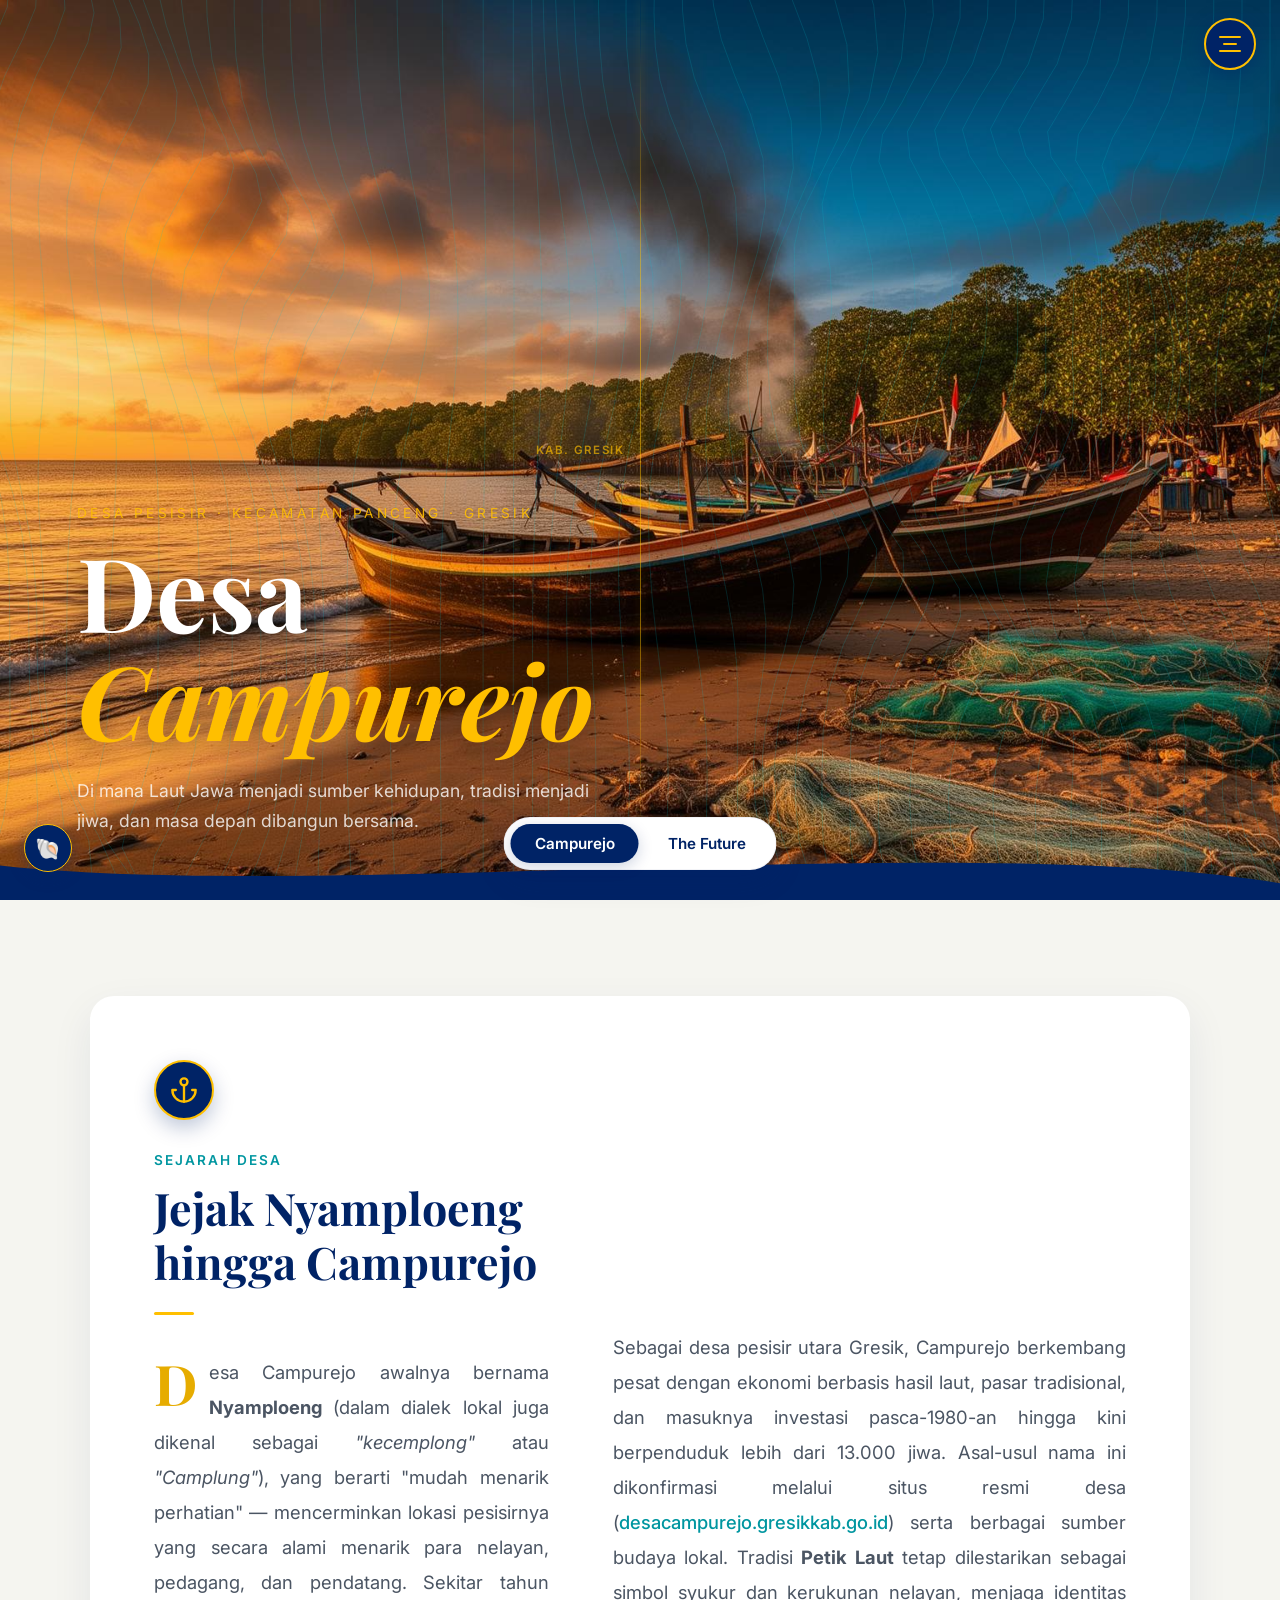
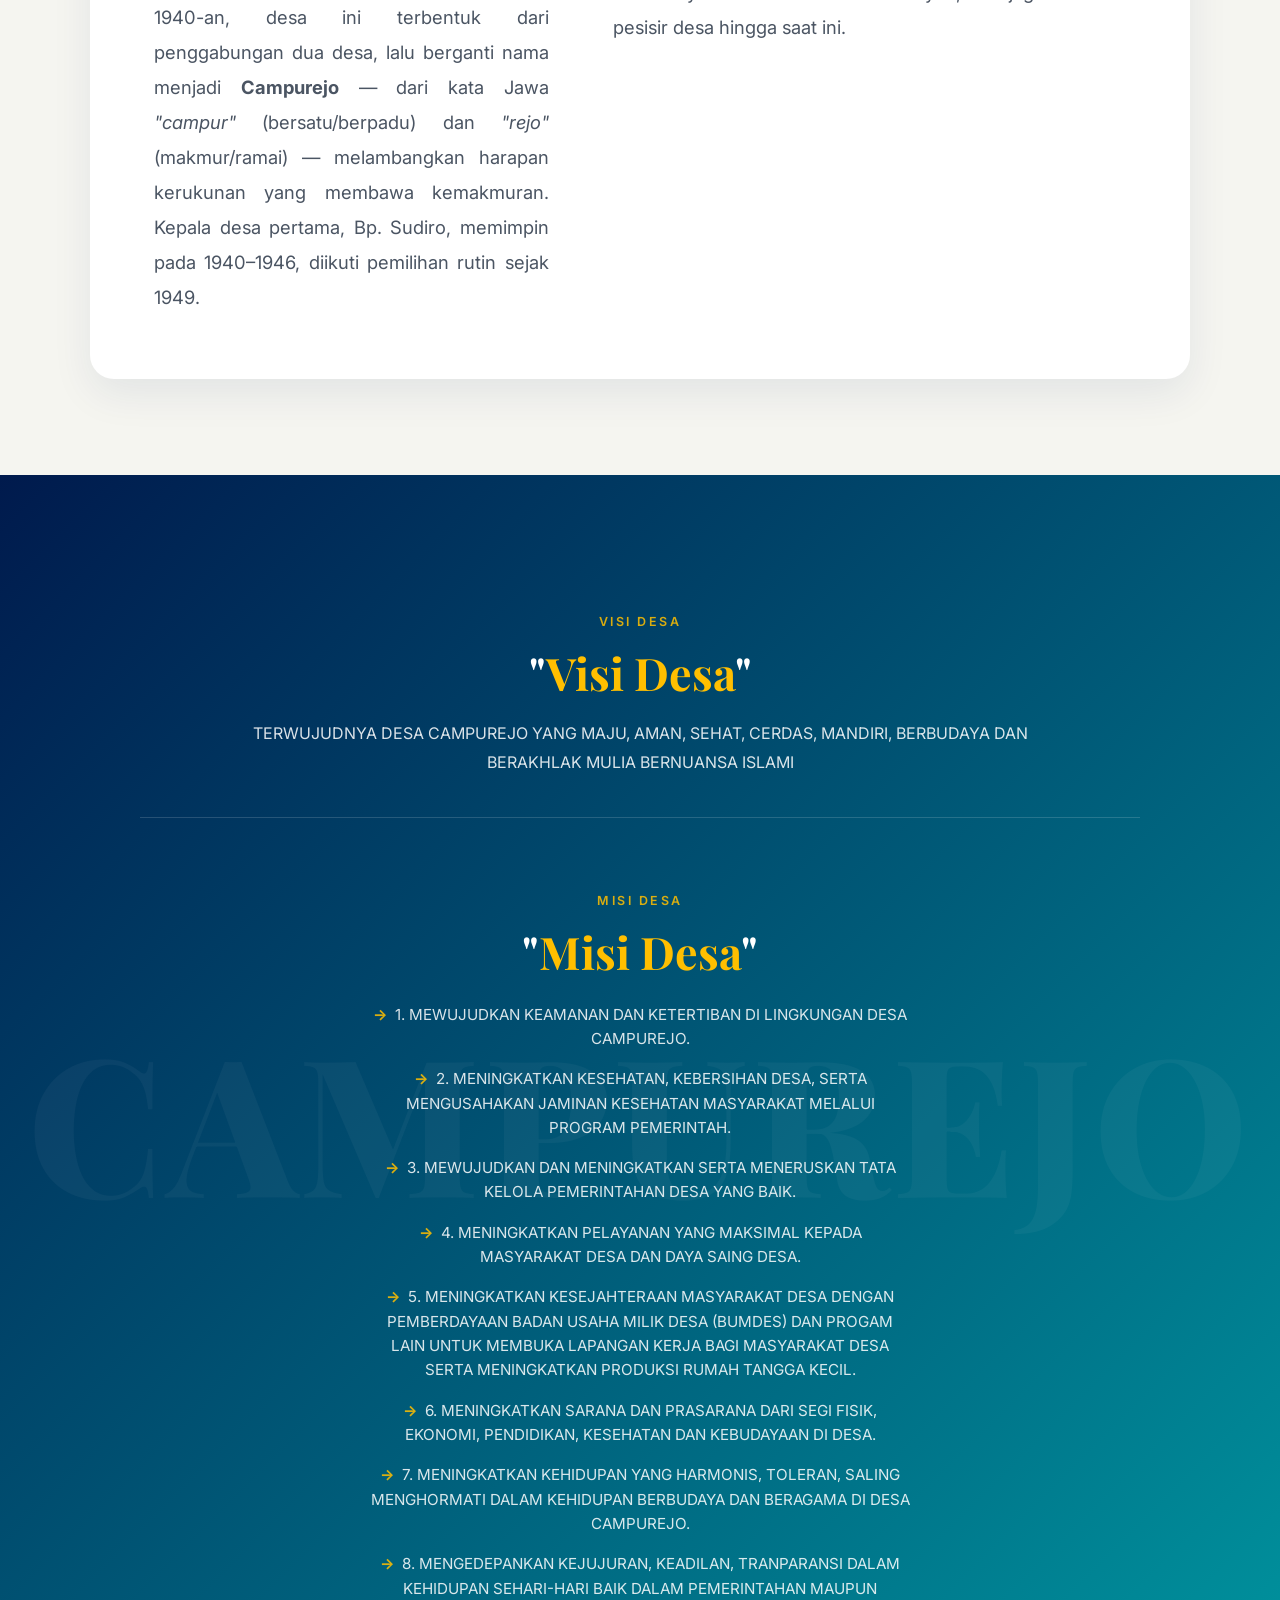
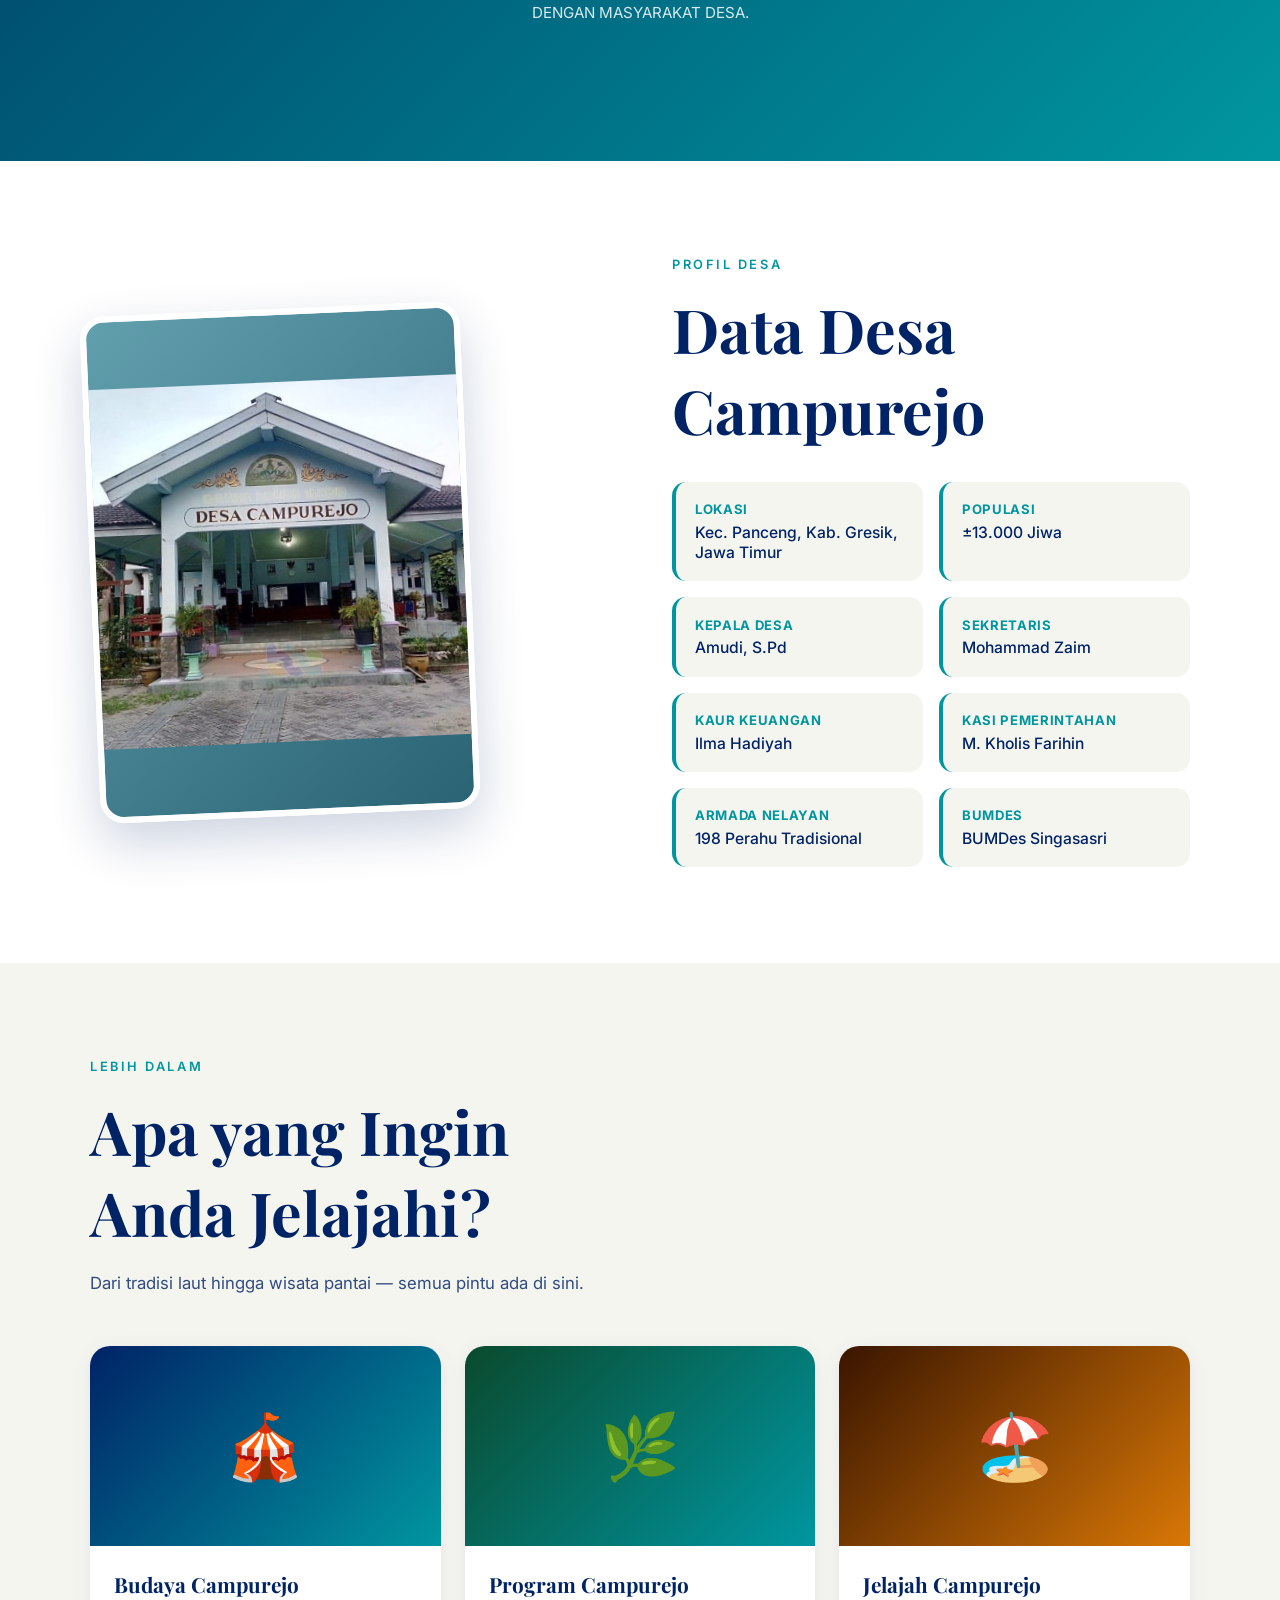
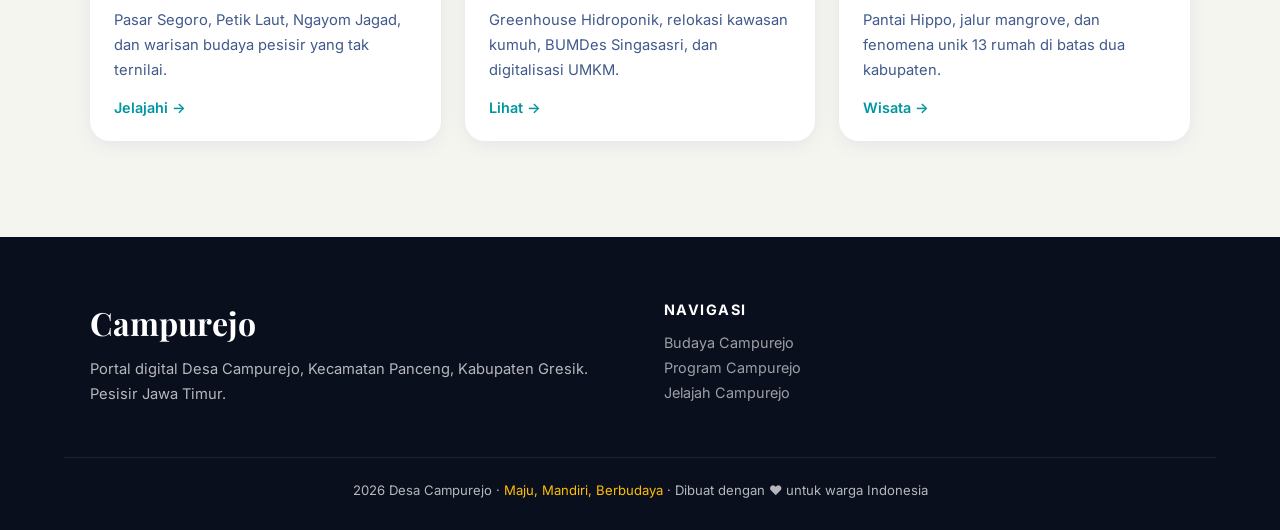
==== index.html @ 4599ea51 "updated files" ====
﻿<!DOCTYPE html>
<html lang="id">

<head>
  <meta charset="UTF-8">
  <meta name="viewport" content="width=device-width, initial-scale=1.0">
  <title>Desa Campurejo — Pintu Gerbang Pesisir</title>
  <meta name="description"
    content="Portal Digital Desa Campurejo — pesisir Gresik yang kaya budaya, tradisi laut, dan ekonomi biru.">
  <link
    href="https://fonts.googleapis.com/css2?family=Playfair+Display:ital,wght@0,600;0,800;1,600&family=Inter:wght@300;400;500;600&display=swap"
    rel="stylesheet">
  <style>
    :root {
      --navy: #002366;
      --navy-light: #003580;
      --sand: #F5F5F0;
      --gold: #FFBF00;
      --gold-dark: #E6AC00;
      --teal: #0096A0;
      --teal-dark: #007a82;
      --white: #ffffff;
      --dark: #0a0f1e;
      --glass: rgba(255, 255, 255, 0.08);
      --glass-border: rgba(255, 255, 255, 0.18);
    }

    *,
    *::before,
    *::after {
      margin: 0;
      padding: 0;
      box-sizing: border-box;
    }

    html {
      scroll-behavior: smooth;
    }

    body {
      font-family: 'Inter', sans-serif;
      background: var(--sand);
      color: var(--navy);
      overflow-x: hidden;
      cursor: none;
    }

    body.outside-hero {
      cursor: auto;
    }

    .serif {
      font-family: 'Playfair Display', Georgia, serif;
    }

    /* ── SHELL CURSOR ── */
    #shell-cursor {
      position: fixed;
      top: 0;
      left: 0;
      pointer-events: none;
      z-index: 99999;
      width: 32px;
      height: 32px;
      transform: translate(-50%, -50%);
      opacity: 0;
      transition: opacity .3s;
    }

    #shell-cursor svg {
      width: 100%;
      height: 100%;
    }

    /* ── COMPASS FAB ── */
    #compass-btn {
      position: fixed;
      top: 18px;
      right: 24px;
      z-index: 8500;
      width: 52px;
      height: 52px;
      background: var(--navy);
      border: 2px solid var(--gold);
      border-radius: 50%;
      display: flex;
      flex-direction: column;
      align-items: center;
      justify-content: center;
      gap: 5px;
      cursor: pointer;
      box-shadow: 0 4px 20px rgba(0, 35, 102, .45);
      transition: transform .3s, background .3s;
    }

    #compass-btn:hover {
      transform: scale(1.1);
      background: var(--navy-light);
    }

    .c-line {
      width: 22px;
      height: 2px;
      background: var(--gold);
      border-radius: 2px;
    }

    .c-line.mid {
      width: 14px;
    }

    /* ── COMPASS OVERLAY ── */
    #compass-overlay {
      position: fixed;
      inset: 0;
      z-index: 8400;
      background: rgba(0, 10, 30, .92);
      backdrop-filter: blur(18px);
      display: none;
      align-items: center;
      justify-content: center;
      padding: 4rem 2rem;
      overflow-y: auto;
    }

    #compass-overlay.open {
      display: flex;
    }

    .compass-menu {
      display: flex;
      flex-direction: column;
      align-items: center;
      gap: 2rem;
      text-align: center;
    }

    .compass-menu a {
      font-family: 'Playfair Display', serif;
      font-size: clamp(3rem, 8vw, 6rem);
      font-weight: 700;
      color: rgba(255, 255, 255, 0.5);
      text-decoration: none;
      transition: all .4s cubic-bezier(.25, .8, .25, 1);
      display: inline-block;
    }

    .compass-menu a:hover {
      color: var(--gold);
      transform: scale(1.15);
      text-shadow: 0 10px 40px rgba(255, 191, 0, 0.5);
    }

    #overlay-close {
      position: absolute;
      top: 1.5rem;
      right: 1.5rem;
      background: transparent;
      border: 1px solid var(--glass-border);
      color: #fff;
      width: 40px;
      height: 40px;
      border-radius: 50%;
      font-size: 1.2rem;
      cursor: pointer;
      display: flex;
      align-items: center;
      justify-content: center;
      transition: background .3s;
    }

    #overlay-close:hover {
      background: rgba(255, 255, 255, .12);
    }

    /* ── HERO ── */
    .hero {
      position: relative;
      width: 100%;
      height: 100vh;
      overflow: hidden;
      display: flex;
      align-items: flex-end;
      justify-content: flex-start;
      background: url('[data-uri]') center center / cover no-repeat;
      background-color: #001a4d;
    }

    /* Dark gradient overlay — sits below the wave canvas */
    .hero-bg {
      position: absolute;
      inset: 0;
      background: linear-gradient(to top, rgba(0, 0, 0, .75) 0%, rgba(0, 0, 0, .15) 55%, transparent 100%);
      z-index: 1;
    }

    /* Stars layer */
    .hero-stars {
      position: absolute;
      inset: 0;
      z-index: 2;
      background-image:
        radial-gradient(1px 1px at 20% 30%, rgba(255, 255, 255, .7) 0%, transparent 100%),
        radial-gradient(1px 1px at 60% 15%, rgba(255, 255, 255, .5) 0%, transparent 100%),
        radial-gradient(1.5px 1.5px at 80% 25%, rgba(255, 191, 0, .6) 0%, transparent 100%),
        radial-gradient(1px 1px at 40% 60%, rgba(255, 255, 255, .4) 0%, transparent 100%),
        radial-gradient(1px 1px at 10% 70%, rgba(255, 255, 255, .5) 0%, transparent 100%),
        radial-gradient(1px 1px at 90% 50%, rgba(255, 255, 255, .4) 0%, transparent 100%);
      pointer-events: none;
    }

    /* ── INTERACTIVE WAVE CANVAS ── sits above gradient, below content */
    #wave-canvas {
      position: absolute;
      inset: 0;
      width: 100%;
      height: 100%;
      z-index: 3;
      pointer-events: none;
    }

    /* Border line */
    .border-line {
      position: absolute;
      top: 0;
      bottom: 0;
      left: 50%;
      width: 1px;
      background: linear-gradient(180deg, transparent 5%, rgba(255, 191, 0, .5) 30%, rgba(255, 191, 0, .5) 70%, transparent 95%);
      box-shadow: 0 0 8px rgba(255, 191, 0, .4);
      z-index: 4;
    }

    .border-label {
      position: absolute;
      top: 50%;
      font-size: .72rem;
      font-weight: 600;
      letter-spacing: .12em;
      color: rgba(255, 191, 0, .65);
      text-transform: uppercase;
      transform: translateY(-50%);
      z-index: 4;
    }

    .border-label.left {
      right: calc(50% + 16px);
      text-align: right;
    }

    .border-label.right {
      left: calc(50% + 16px);
    }

    /* Boat hotspot */
    .boat-hotspot {
      position: absolute;
      bottom: 32%;
      right: 20%;
      cursor: pointer;
      z-index: 5;
    }

    .boat-icon {
      font-size: 2rem;
      animation: boatBob 4s ease-in-out infinite;
    }

    @keyframes boatBob {

      0%,
      100% {
        transform: translateY(0) rotate(-3deg)
      }

      50% {
        transform: translateY(-8px) rotate(3deg)
      }
    }

    .boat-tooltip {
      position: absolute;
      bottom: calc(100% + 10px);
      right: 0;
      background: rgba(0, 0, 0, .8);
      color: #fff;
      font-size: .78rem;
      padding: .5rem .9rem;
      border-radius: 8px;
      white-space: nowrap;
      opacity: 0;
      pointer-events: none;
      transition: opacity .3s;
      border: 1px solid var(--gold);
    }

    .boat-hotspot:hover .boat-tooltip {
      opacity: 1;
    }

    /* Hero content */
    .hero-content {
      position: relative;
      z-index: 10;
      text-align: left;
      color: #fff;
      padding: 4rem 6%;
      max-width: 720px;
      animation: heroFadeIn 1.2s ease forwards;
    }

    @keyframes heroFadeIn {
      from {
        opacity: 0;
        transform: translateY(30px)
      }

      to {
        opacity: 1;
        transform: translateY(0)
      }
    }

    .hero-eyebrow {
      font-size: .85rem;
      letter-spacing: .25em;
      text-transform: uppercase;
      color: var(--gold);
      margin-bottom: 1rem;
      opacity: .9;
    }

    .hero-title {
      font-size: clamp(3.5rem, 8vw, 7rem);
      line-height: 1.05;
      margin-bottom: 1.5rem;
      text-shadow: 0 4px 30px rgba(0, 0, 0, .5);
    }

    .hero-title em {
      color: var(--gold);
      font-style: italic;
    }

    .hero-sub {
      font-size: 1.1rem;
      max-width: 520px;
      margin: 0;
      color: rgba(255, 255, 255, .8);
      line-height: 1.7;
    }

    /* Hero wave divider */
    .hero-divider {
      position: absolute;
      bottom: -1px;
      left: 0;
      width: 100%;
      z-index: 20;
      line-height: 0;
    }

    .hero-divider svg {
      display: block;
      width: 100%;
    }

    /* ── STATS DASHBOARD ── */
    .stats-section {
      background: var(--navy);
      padding: 3rem 5%;
      position: relative;
      z-index: 5;
    }

    .stats-row {
      display: flex;
      gap: 1.5rem;
      max-width: 1100px;
      margin: 0 auto;
      flex-wrap: wrap;
      justify-content: center;
    }

    .stat-card {
      flex: 1;
      min-width: 200px;
      max-width: 260px;
      background: var(--glass);
      border: 1px solid var(--glass-border);
      border-radius: 16px;
      padding: 1.5rem;
      text-align: center;
      color: #fff;
      transition: transform .3s, background .3s;
    }

    .stat-card:hover {
      transform: translateY(-5px);
      background: rgba(255, 255, 255, .12);
    }

    .stat-icon {
      font-size: 2rem;
      margin-bottom: .5rem;
    }

    .stat-value {
      font-size: 1.8rem;
      font-weight: 700;
      color: var(--gold);
    }

    .stat-label {
      font-size: .82rem;
      opacity: .7;
      margin-top: .3rem;
      letter-spacing: .05em;
    }

    /* ── VISION / MISI SECTION ── */
    .vision-section {
      position: relative;
      display: flex;
      align-items: center;
      justify-content: center;
      background: linear-gradient(135deg, #001a4d 0%, #0096A0 100%);
      overflow: hidden;
      padding: 6rem 5%;
    }

    .vision-bg-text {
      position: absolute;
      font-size: clamp(6rem, 15vw, 14rem);
      font-family: 'Playfair Display', serif;
      font-weight: 800;
      color: rgba(255, 255, 255, .04);
      white-space: nowrap;
      top: 50%;
      transform: translateY(-50%);
      letter-spacing: .02em;
      pointer-events: none;
    }

    .vision-grid {
      position: relative;
      z-index: 2;
      display: grid;
      grid-template-columns: 1fr;
      gap: 2rem;
      max-width: 1000px;
      width: 100%;
    }

    .vision-col {
      color: #fff;
      padding: 2.5rem;
      text-align: center;
    }

    .vision-col:first-child {
      border-bottom: 1px solid rgba(255, 255, 255, .15);
    }

    .vision-col .col-tag {
      font-size: .78rem;
      letter-spacing: .2em;
      text-transform: uppercase;
      color: var(--gold);
      font-weight: 600;
      margin-bottom: .8rem;
    }

    .vision-col h2 {
      font-size: clamp(1.8rem, 3.5vw, 2.8rem);
      margin-bottom: 1.2rem;
      line-height: 1.2;
    }

    .vision-col h2 span {
      color: var(--gold);
    }

    .vision-col p {
      font-size: 1rem;
      opacity: .85;
      line-height: 1.8;
      max-width: 800px;
      margin: 0 auto;
    }

    .vision-col ul {
      list-style: none;
      margin-top: 1.5rem;
      display: flex;
      flex-direction: column;
      gap: 1rem;
    }

    .vision-col ul li {
      font-size: .95rem;
      opacity: .85;
      line-height: 1.6;
      text-align: center;
    }

    .vision-col ul li::before {
      content: '→';
      color: var(--gold);
      margin-right: 0.5rem;
      font-weight: bold;
    }

    @media(max-width:700px) {
      .vision-col {
        padding: 1.5rem;
      }
    }

    /* ── PAGE SECTIONS ── */
    .section-intro {
      padding: 6rem 5%;
      background: var(--sand);
    }

    .section-intro .inner {
      max-width: 1100px;
      margin: 0 auto;
    }

    .section-tag {
      font-size: .8rem;
      letter-spacing: .2em;
      text-transform: uppercase;
      color: var(--teal);
      font-weight: 600;
      margin-bottom: 1rem;
    }

    .section-title {
      font-size: clamp(2.2rem, 5vw, 3.8rem);
      color: var(--navy);
      margin-bottom: 1rem;
    }

    .section-desc {
      font-size: 1.05rem;
      max-width: 600px;
      line-height: 1.8;
      opacity: .8;
    }

    .cards-grid {
      display: grid;
      grid-template-columns: repeat(auto-fit, minmax(280px, 1fr));
      gap: 1.5rem;
      margin-top: 3rem;
    }

    .feature-card {
      background: #fff;
      border-radius: 20px;
      overflow: hidden;
      box-shadow: 0 4px 20px rgba(0, 35, 102, .07);
      transition: transform .3s, box-shadow .3s;
      text-decoration: none;
      color: inherit;
      display: block;
    }

    .feature-card:hover {
      transform: translateY(-8px);
      box-shadow: 0 12px 40px rgba(0, 35, 102, .12);
    }

    .feature-card-img {
      height: 200px;
      display: flex;
      align-items: center;
      justify-content: center;
      font-size: 4rem;
      position: relative;
      overflow: hidden;
    }

    .feature-card-body {
      padding: 1.5rem;
    }

    .feature-card-body h3 {
      font-size: 1.3rem;
      margin-bottom: .6rem;
      color: var(--navy);
    }

    .feature-card-body p {
      font-size: .92rem;
      line-height: 1.7;
      opacity: .75;
    }

    .feature-card-arrow {
      display: inline-flex;
      align-items: center;
      gap: .4rem;
      margin-top: 1rem;
      color: var(--teal);
      font-weight: 600;
      font-size: .9rem;
    }

    /* ── DATA SECTION ── */
    .data-section {
      background: var(--white, #fff);
      padding: 6rem 5%;
    }

    .data-inner {
      max-width: 1100px;
      margin: 0 auto;
      display: grid;
      grid-template-columns: 1fr 1fr;
      gap: 4rem;
      align-items: center;
    }

    .data-photo {
      width: 100%;
      max-width: 380px;
      aspect-ratio: 3/4;
      background: linear-gradient(135deg, #629FAD, #296374);
      border-radius: 24px;
      overflow: hidden;
      box-shadow: 0 20px 50px rgba(0, 35, 102, .2);
      transform: rotate(-2.5deg);
      transition: transform .4s;
      display: flex;
      align-items: center;
      justify-content: center;
      font-size: 5rem;
      border: 6px solid #fff;
    }

    .data-photo:hover {
      transform: rotate(0) scale(1.02);
    }

    .data-grid-cards {
      display: grid;
      grid-template-columns: 1fr 1fr;
      gap: 1rem;
      margin-top: 2rem;
    }

    .data-kv {
      background: var(--sand);
      border-radius: 14px;
      padding: 1.2rem;
      border-left: 4px solid var(--teal);
    }

    .data-kv strong {
      display: block;
      color: var(--teal);
      font-size: .82rem;
      margin-bottom: .3rem;
      letter-spacing: .05em;
      text-transform: uppercase;
    }

    .data-kv span {
      font-size: .98rem;
      color: var(--navy);
      font-weight: 500;
    }

    /* ── FOOTER ── */
    footer {
      background: var(--dark);
      color: rgba(255, 255, 255, .7);
      padding: 4rem 5% 2rem;
    }

    .footer-inner {
      max-width: 1100px;
      margin: 0 auto;
      display: flex;
      flex-wrap: wrap;
      gap: 3rem;
      margin-bottom: 3rem;
    }

    .footer-brand {
      flex: 1;
      min-width: 200px;
    }

    .footer-brand h2 {
      color: #fff;
      font-size: 2rem;
      margin-bottom: .8rem;
    }

    .footer-brand p {
      line-height: 1.7;
      font-size: .92rem;
    }

    .footer-links {
      flex: 1;
      min-width: 150px;
    }

    .footer-links h4 {
      color: #fff;
      margin-bottom: 1rem;
      font-size: .9rem;
      letter-spacing: .1em;
      text-transform: uppercase;
    }

    .footer-links a {
      display: block;
      color: rgba(255, 255, 255, .6);
      text-decoration: none;
      margin-bottom: .5rem;
      font-size: .9rem;
      transition: color .2s;
    }

    .footer-links a:hover {
      color: var(--gold);
    }

    .footer-bottom {
      border-top: 1px solid rgba(255, 255, 255, .08);
      padding-top: 1.5rem;
      text-align: center;
      font-size: .82rem;
    }

    /* ── SOUNDSCAPE BTN ── */
    #sound-btn {
      position: fixed;
      bottom: 28px;
      left: 24px;
      z-index: 8000;
      width: 48px;
      height: 48px;
      background: var(--navy);
      border: 1px solid var(--gold);
      border-radius: 50%;
      display: flex;
      align-items: center;
      justify-content: center;
      cursor: pointer;
      font-size: 1.3rem;
      box-shadow: 0 4px 16px rgba(0, 35, 102, .4);
      transition: background .3s, transform .3s;
    }

    #sound-btn:hover {
      background: var(--navy-light);
      transform: scale(1.1);
    }

    #sound-btn.playing {
      animation: soundPulse 2s ease-in-out infinite;
    }

    @keyframes soundPulse {

      0%,
      100% {
        box-shadow: 0 0 0 0 rgba(255, 191, 0, .4)
      }

      50% {
        box-shadow: 0 0 0 10px rgba(255, 191, 0, 0)
      }
    }

    /* ── REVEAL ── */
    .reveal {
      opacity: 0;
      transform: translateY(40px);
      transition: all .8s cubic-bezier(.25, .8, .25, 1);
    }

    .reveal.visible {
      opacity: 1;
      transform: translateY(0);
    }

    /* ── RESPONSIVE ── */
    @media(max-width:900px) {
      .data-inner {
        grid-template-columns: 1fr;
      }

      .data-photo {
        max-width: 280px;
        margin: 0 auto;
      }
    }

    @media(max-width:600px) {
      .hero-title {
        font-size: 3rem;
      }

      .stats-row {
        flex-direction: column;
        align-items: center;
      }

      .stat-card {
        min-width: 90%;
      }

      .footer-inner {
        flex-direction: column;
      }

      .data-grid-cards {
        grid-template-columns: 1fr;
      }
    }

    .bg-white {
      background: #fff;
    }

    .bg-sand {
      background: var(--sand);
    }
  </style>
</head>

<body>

  <!-- Shell Cursor -->
  <div id="shell-cursor">
    <svg viewBox="0 0 32 32" fill="none" xmlns="http://www.w3.org/2000/svg">
      <path d="M16 4C10 4 6 9 6 14c0 7 5 14 10 14s10-7 10-14c0-5-4-10-10-10z" fill="rgba(255,255,255,0.9)"
        stroke="rgba(255,191,0,0.8)" stroke-width="1.5" />
      <path d="M16 6C12 6 9 10 9 14c0 4 2 8 5 11" stroke="rgba(0,35,102,0.5)" stroke-width="1" stroke-linecap="round" />
      <path d="M13 8C11 10 10 12 10 14" stroke="rgba(0,35,102,0.3)" stroke-width="1" stroke-linecap="round" />
    </svg>
  </div>

  <!-- Compass FAB -->
  <div id="compass-btn" role="button" aria-label="Buka Direktori Desa" tabindex="0">
    <div class="c-line"></div>
    <div class="c-line mid"></div>
    <div class="c-line"></div>
  </div>

  <!-- Compass Overlay -->
  <div id="compass-overlay" role="dialog" aria-label="Direktori Desa Campurejo">
    <button id="overlay-close" aria-label="Tutup">✕</button>
    <div class="compass-menu">
      <a href="index.html">Beranda</a>
      <a href="budaya.html">Budaya</a>
      <a href="program.html">Program</a>
      <a href="jelajah.html">Jelajahi</a>
    </div>
  </div>

  <!-- ── HERO ── -->
  <section class="hero" id="hero">

    <!-- Interactive wave canvas (sits between bg and content) -->
    <canvas id="wave-canvas"></canvas>

    <!-- Border decoration -->
    <div class="border-line"></div>
    <div class="border-label left">Kab. Gresik</div>

    <!-- Hero text — untouched -->
    <div class="hero-content">
      <div class="hero-eyebrow">Desa Pesisir · Kecamatan Panceng · Gresik</div>
      <h1 class="hero-title serif">Desa<br><em>Campurejo</em></h1>
      <p class="hero-sub">Di mana Laut Jawa menjadi sumber kehidupan, tradisi menjadi jiwa, dan masa depan dibangun
        bersama.</p>
    </div>

    <!-- Wave divider -->
    <div class="hero-divider">
      <svg viewBox="0 0 1440 80" preserveAspectRatio="none">
        <path d="M0,40 C360,80 1080,0 1440,60 L1440,80 L0,80 Z" fill="#002366" />
      </svg>
    </div>
  </section>

  <style>
    .history-layout {
      display: grid;
      grid-template-columns: 1fr 1.3fr;
      gap: 4rem;
      align-items: center;
    }

    @media (max-width: 900px) {
      .history-layout {
        grid-template-columns: 1fr;
        gap: 2rem;
      }
    }
  </style>
  <!-- ── SEJARAH DESA ── -->
  <section class="history-section" id="sejarah"
    style="padding: 6rem 5%; background: var(--sand); position: relative; z-index: 10;">
    <div class="container" style="max-width: 1100px; margin: 0 auto;">
      <div class="history-content reveal"
        style="background: var(--white); padding: 4rem; border-radius: 24px; box-shadow: 0 15px 40px rgba(0, 35, 102, 0.08); position: relative;">

        <div class="history-layout">
          <!-- Left Icon & Header -->
          <div class="history-left">
            <div
              style="width: 60px; height: 60px; background: var(--navy); border: 2px solid var(--gold); border-radius: 50%; display: flex; align-items: center; justify-content: center; box-shadow: 0 8px 20px rgba(0, 35, 102, 0.25); margin-bottom: 2rem;">
              <svg width="28" height="28" viewBox="0 0 24 24" fill="none" stroke="var(--gold)" stroke-width="2"
                stroke-linecap="round" stroke-linejoin="round">
                <circle cx="12" cy="5" r="3"></circle>
                <line x1="12" y1="22" x2="12" y2="8"></line>
                <path d="M5 12H2a10 10 0 0 0 20 0h-3"></path>
              </svg>
            </div>

            <div class="section-header" style="margin-bottom: 2.5rem;">
              <p class="section-tag"
                style="margin-bottom: 0.8rem; color: var(--teal); font-weight: 600; letter-spacing: 0.15em; text-transform: uppercase; font-size: 0.85rem;">
                Sejarah Desa</p>
              <h2 class="serif text-navy"
                style="font-size: 2.8rem; color: var(--navy); margin-bottom: 1.5rem; line-height: 1.2;">Jejak
                Nyamploeng hingga Campurejo</h2>
              <div class="c-line" style="width: 40px; height: 3px; background: var(--gold); border-radius: 2px;"></div>
            </div>

            <p style="font-size: 1.15rem; line-height: 1.9; color: #4b5563; margin-bottom: 0; text-align: justify;">
              <span
                style="font-size: 3.5rem; font-weight: 700; color: var(--gold-dark); font-family: 'Playfair Display', serif; float: left; line-height: 0.8; padding-right: 12px; margin-top: 6px;">D</span>esa
              Campurejo awalnya bernama <strong>Nyamploeng</strong> (dalam dialek lokal juga dikenal sebagai
              <em>"kecemplong"</em> atau <em>"Camplung"</em>), yang berarti "mudah menarik perhatian" — mencerminkan
              lokasi
              pesisirnya yang secara alami menarik para nelayan, pedagang, dan pendatang. Sekitar tahun 1940-an, desa
              ini
              terbentuk dari penggabungan dua desa, lalu berganti nama menjadi <strong>Campurejo</strong> — dari kata
              Jawa
              <em>"campur"</em> (bersatu/berpadu) dan <em>"rejo"</em> (makmur/ramai) — melambangkan harapan kerukunan
              yang
              membawa kemakmuran. Kepala desa pertama, Bp. Sudiro, memimpin pada 1940–1946, diikuti pemilihan rutin
              sejak
              1949.
            </p>
          </div>

          <!-- Right Paragraphs -->
          <div class="history-right">
            <p
              style="font-size: 1.15rem; line-height: 1.9; color: #4b5563; text-align: justify; margin-bottom: 0; padding-top: 0;">
              Sebagai desa pesisir utara Gresik, Campurejo berkembang pesat dengan ekonomi berbasis hasil laut, pasar
              tradisional, dan masuknya investasi pasca-1980-an hingga kini berpenduduk lebih dari 13.000 jiwa.
              Asal-usul
              nama ini dikonfirmasi melalui situs resmi desa (<a href="https://desacampurejo.gresikkab.go.id"
                target="_blank"
                style="color: var(--teal); text-decoration: none; font-weight: 500;">desacampurejo.gresikkab.go.id</a>)
              serta berbagai sumber budaya lokal. Tradisi <strong>Petik Laut</strong> tetap dilestarikan sebagai simbol
              syukur dan kerukunan nelayan, menjaga identitas pesisir desa hingga saat ini.
            </p>
          </div>
        </div>
      </div>
    </div>
  </section>

  <!-- ── VISI & MISI ── -->
  <section class="vision-section" id="vision">
    <div class="vision-bg-text">CAMPUREJO</div>
    <div class="vision-grid reveal">
      <div class="vision-col">
        <p class="col-tag">Visi Desa</p>
        <h2 class="serif">"<span>Visi Desa</span>"</h2>
        <p>TERWUJUDNYA DESA CAMPUREJO YANG MAJU, AMAN, SEHAT, CERDAS, MANDIRI, BERBUDAYA DAN BERAKHLAK MULIA BERNUANSA
          ISLAMI</p>
      </div>
      <div class="vision-col">
        <p class="col-tag">Misi Desa</p>
        <h2 class="serif">"<span>Misi Desa</span>"</h2>
        <center>
          <div style="width: 60vh;">
            <ul style="text-align: left;">
              <li>1. MEWUJUDKAN KEAMANAN DAN KETERTIBAN DI LINGKUNGAN DESA CAMPUREJO.</li>
              <li>2. MENINGKATKAN KESEHATAN, KEBERSIHAN DESA, SERTA MENGUSAHAKAN JAMINAN KESEHATAN MASYARAKAT MELALUI
                PROGRAM
                PEMERINTAH.</li>
              <li>3. MEWUJUDKAN DAN MENINGKATKAN SERTA MENERUSKAN TATA KELOLA PEMERINTAHAN DESA YANG BAIK.</li>
              <li>4. MENINGKATKAN PELAYANAN YANG MAKSIMAL KEPADA MASYARAKAT DESA DAN DAYA SAING DESA.</li>
              <li>5. MENINGKATKAN KESEJAHTERAAN MASYARAKAT DESA DENGAN PEMBERDAYAAN BADAN USAHA MILIK DESA (BUMDES) DAN
                PROGAM
                LAIN UNTUK MEMBUKA LAPANGAN KERJA BAGI MASYARAKAT DESA SERTA MENINGKATKAN PRODUKSI RUMAH TANGGA KECIL.
              </li>
              <li>6. MENINGKATKAN SARANA DAN PRASARANA DARI SEGI FISIK, EKONOMI, PENDIDIKAN, KESEHATAN DAN KEBUDAYAAN DI
                DESA.</li>
              <li>7. MENINGKATKAN KEHIDUPAN YANG HARMONIS, TOLERAN, SALING MENGHORMATI DALAM KEHIDUPAN BERBUDAYA DAN
                BERAGAMA DI
                DESA CAMPUREJO.</li>
              <li>8. MENGEDEPANKAN KEJUJURAN, KEADILAN, TRANPARANSI DALAM KEHIDUPAN SEHARI-HARI BAIK DALAM PEMERINTAHAN
                MAUPUN
                DENGAN MASYARAKAT DESA.</li>
            </ul>
          </div>
        </center>
      </div>
    </div>
  </section>

  <!-- ── DATA / PROFIL DESA ── -->
  <section class="data-section" id="data">
    <div class="data-inner">
      <div class="reveal">
        <div class="data-photo"><img src="Images/P9/Campurejo1.jpg" alt="🏡"></div>
      </div>
      <div class="reveal">
        <p class="section-tag">Profil Desa</p>
        <h2 class="section-title serif">Data Desa<br>Campurejo</h2>
        <div class="data-grid-cards">
          <div class="data-kv"><strong>Lokasi</strong><span>Kec. Panceng, Kab. Gresik, Jawa Timur</span></div>
          <div class="data-kv"><strong>Populasi</strong><span>±13.000 Jiwa</span></div>
          <div class="data-kv"><strong>Kepala Desa</strong><span>Amudi, S.Pd</span></div>
          <div class="data-kv"><strong>Sekretaris</strong><span>Mohammad Zaim</span></div>
          <div class="data-kv"><strong>Kaur Keuangan</strong><span>Ilma Hadiyah</span></div>
          <div class="data-kv"><strong>Kasi Pemerintahan</strong><span>M. Kholis Farihin</span></div>
          <div class="data-kv"><strong>Armada Nelayan</strong><span>198 Perahu Tradisional</span></div>
          <div class="data-kv"><strong>BUMDes</strong><span>BUMDes Singasasri</span></div>
        </div>
      </div>
    </div>
  </section>

  <!-- ── PINTU MASUK ── -->
  <section class="section-intro bg-sand" id="jelajahi">
    <div class="inner reveal">
      <p class="section-tag">Lebih Dalam</p>
      <h2 class="section-title serif">Apa yang Ingin<br>Anda Jelajahi?</h2>
      <p class="section-desc">Dari tradisi laut hingga wisata pantai — semua pintu ada di sini.</p>
      <div class="cards-grid">
        <a href="budaya.html" class="feature-card">
          <div class="feature-card-img" style="background:linear-gradient(135deg,#002366,#0096A0)">🎪</div>
          <div class="feature-card-body">
            <h3 class="serif">Budaya Campurejo</h3>
            <p>Pasar Segoro, Petik Laut, Ngayom Jagad, dan warisan budaya pesisir yang tak ternilai.</p>
            <span class="feature-card-arrow">Jelajahi →</span>
          </div>
        </a>
        <a href="program.html" class="feature-card">
          <div class="feature-card-img" style="background:linear-gradient(135deg,#0a4a2e,#0096A0)">🌿</div>
          <div class="feature-card-body">
            <h3 class="serif">Program Campurejo</h3>
            <p>Greenhouse Hidroponik, relokasi kawasan kumuh, BUMDes Singasasri, dan digitalisasi UMKM.</p>
            <span class="feature-card-arrow">Lihat →</span>
          </div>
        </a>
        <a href="jelajah.html" class="feature-card">
          <div class="feature-card-img" style="background:linear-gradient(135deg,#3a1500,#d97706)">🏖️</div>
          <div class="feature-card-body">
            <h3 class="serif">Jelajah Campurejo</h3>
            <p>Pantai Hippo, jalur mangrove, dan fenomena unik 13 rumah di batas dua kabupaten.</p>
            <span class="feature-card-arrow">Wisata →</span>
          </div>
        </a>
      </div>
    </div>
  </section>

  <!-- ── FOOTER ── -->
  <footer>
    <div class="footer-inner">
      <div class="footer-brand">
        <h2 class="serif">Campurejo</h2>
        <p>Portal digital Desa Campurejo, Kecamatan Panceng, Kabupaten Gresik. Pesisir Jawa Timur.</p>
      </div>
      <div class="footer-links">
        <h4>Navigasi</h4>
        <a href="budaya.html">Budaya Campurejo</a>
        <a href="program.html">Program Campurejo</a>
        <a href="jelajah.html">Jelajah Campurejo</a>
      </div>
    </div>
    <div class="footer-bottom">
      <p>2026 Desa Campurejo · <span style="color:var(--gold)">Maju, Mandiri, Berbudaya</span> · Dibuat dengan ❤️
        untuk warga Indonesia</p>
    </div>
  </footer>

  <!-- Soundscape Button -->
  <div id="sound-btn" title="Suara Nelayan — aktifkan suara laut">🐚</div>

  <script>
    (function () {

      /* ════════════════════════════════════════════════════
         PERLIN NOISE WAVE ENGINE
         Lines are teal/white, translucent — sit over the
         hero photo like ocean ripples on water
      ════════════════════════════════════════════════════ */
      (function initWaves() {
        // ── Perlin Noise ──
        class Grad {
          constructor(x, y, z) { this.x = x; this.y = y; this.z = z; }
          dot2(x, y) { return this.x * x + this.y * y; }
        }
        const grad3 = [
          new Grad(1, 1, 0), new Grad(-1, 1, 0), new Grad(1, -1, 0), new Grad(-1, -1, 0),
          new Grad(1, 0, 1), new Grad(-1, 0, 1), new Grad(1, 0, -1), new Grad(-1, 0, -1),
          new Grad(0, 1, 1), new Grad(0, -1, 1), new Grad(0, 1, -1), new Grad(0, -1, -1)
        ];
        const pBase = [151, 160, 137, 91, 90, 15, 131, 13, 201, 95, 96, 53, 194, 233, 7, 225, 140, 36, 103, 30, 69, 142, 8, 99, 37, 240, 21, 10, 23, 190, 6, 148, 247, 120, 234, 75, 0, 26, 197, 62, 94, 252, 219, 203, 117, 35, 11, 32, 57, 177, 33, 88, 237, 149, 56, 87, 174, 20, 125, 136, 171, 168, 68, 175, 74, 165, 71, 134, 139, 48, 27, 166, 77, 146, 158, 231, 83, 111, 229, 122, 60, 211, 133, 230, 220, 105, 92, 41, 55, 46, 245, 40, 244, 102, 143, 54, 65, 25, 63, 161, 1, 216, 80, 73, 209, 76, 132, 187, 208, 89, 18, 169, 200, 196, 135, 130, 116, 188, 159, 86, 164, 100, 109, 198, 173, 186, 3, 64, 52, 217, 226, 250, 124, 123, 5, 202, 38, 147, 118, 126, 255, 82, 85, 212, 207, 206, 59, 227, 47, 16, 58, 17, 182, 189, 28, 42, 223, 183, 170, 213, 119, 248, 152, 2, 44, 154, 163, 70, 221, 153, 101, 155, 167, 43, 172, 9, 129, 22, 39, 253, 19, 98, 108, 110, 79, 113, 224, 232, 178, 185, 112, 104, 218, 246, 97, 228, 251, 34, 242, 193, 238, 210, 144, 12, 191, 179, 162, 241, 81, 51, 145, 235, 249, 14, 239, 107, 49, 192, 214, 31, 181, 199, 106, 157, 184, 84, 204, 176, 115, 121, 50, 45, 127, 4, 150, 254, 138, 236, 205, 93, 222, 114, 67, 29, 24, 72, 243, 141, 128, 195, 78, 66, 215, 61, 156, 180];
        const perm = new Array(512);
        const gradP = new Array(512);
        const seed = Math.random();
        let s = seed > 0 && seed < 1 ? Math.floor(seed * 65536) : Math.floor(seed);
        if (s < 256) s |= s << 8;
        for (let i = 0; i < 256; i++) {
          const v = i & 1 ? pBase[i] ^ (s & 255) : pBase[i] ^ ((s >> 8) & 255);
          perm[i] = perm[i + 256] = v;
          gradP[i] = gradP[i + 256] = grad3[v % 12];
        }
        function fade(t) { return t * t * t * (t * (t * 6 - 15) + 10); }
        function lerp(a, b, t) { return (1 - t) * a + t * b; }
        function perlin2(x, y) {
          let X = Math.floor(x), Y = Math.floor(y);
          x -= X; y -= Y; X &= 255; Y &= 255;
          const n00 = gradP[X + perm[Y]].dot2(x, y);
          const n01 = gradP[X + perm[Y + 1]].dot2(x, y - 1);
          const n10 = gradP[X + 1 + perm[Y]].dot2(x - 1, y);
          const n11 = gradP[X + 1 + perm[Y + 1]].dot2(x - 1, y - 1);
          return lerp(lerp(n00, n10, fade(x)), lerp(n01, n11, fade(x)), fade(y));
        }

        // ── Canvas setup ──
        const canvas = document.getElementById('wave-canvas');
        const ctx = canvas.getContext('2d');
        const hero = document.getElementById('hero');

        let W, H, lines = [];
        const CFG = {
          xGap: 28,       // wider spacing — feels like ocean grid, not noise
          yGap: 38,
          waveSpeedX: 0.008,
          waveSpeedY: 0.004,
          waveAmpX: 28,
          waveAmpY: 14,
          friction: 0.92,
          tension: 0.006,
          maxCursorMove: 110,
        };

        const mouse = { x: -999, y: 0, lx: 0, ly: 0, sx: 0, sy: 0, v: 0, vs: 0, a: 0, set: false };

        function resize() {
          const r = hero.getBoundingClientRect();
          W = canvas.width = r.width;
          H = canvas.height = r.height;
          buildLines();
        }

        function buildLines() {
          lines = [];
          const ow = W + 200, oh = H + 30;
          const cols = Math.ceil(ow / CFG.xGap);
          const rows = Math.ceil(oh / CFG.yGap);
          const xs = (W - CFG.xGap * cols) / 2;
          const ys = (H - CFG.yGap * rows) / 2;
          for (let i = 0; i <= cols; i++) {
            const pts = [];
            for (let j = 0; j <= rows; j++) {
              pts.push({
                x: xs + CFG.xGap * i, y: ys + CFG.yGap * j,
                wave: { x: 0, y: 0 }, cursor: { x: 0, y: 0, vx: 0, vy: 0 }
              });
            }
            lines.push(pts);
          }
        }

        function movePoints(t) {
          lines.forEach(pts => {
            pts.forEach(p => {
              const move = perlin2((p.x + t * CFG.waveSpeedX) * 0.002, (p.y + t * CFG.waveSpeedY) * 0.0015) * 12;
              p.wave.x = Math.cos(move) * CFG.waveAmpX;
              p.wave.y = Math.sin(move) * CFG.waveAmpY;

              const dx = p.x - mouse.sx, dy = p.y - mouse.sy;
              const dist = Math.hypot(dx, dy);
              const l = Math.max(175, mouse.vs);
              if (dist < l) {
                const s = 1 - dist / l;
                const f = Math.cos(dist * 0.001) * s;
                p.cursor.vx += Math.cos(mouse.a) * f * l * mouse.vs * 0.00065;
                p.cursor.vy += Math.sin(mouse.a) * f * l * mouse.vs * 0.00065;
              }
              p.cursor.vx += (0 - p.cursor.x) * CFG.tension;
              p.cursor.vy += (0 - p.cursor.y) * CFG.tension;
              p.cursor.vx *= CFG.friction;
              p.cursor.vy *= CFG.friction;
              p.cursor.x += p.cursor.vx * 2;
              p.cursor.y += p.cursor.vy * 2;
              p.cursor.x = Math.min(CFG.maxCursorMove, Math.max(-CFG.maxCursorMove, p.cursor.x));
              p.cursor.y = Math.min(CFG.maxCursorMove, Math.max(-CFG.maxCursorMove, p.cursor.y));
            });
          });
        }

        function moved(p, withCursor) {
          return {
            x: Math.round((p.x + p.wave.x + (withCursor ? p.cursor.x : 0)) * 10) / 10,
            y: Math.round((p.y + p.wave.y + (withCursor ? p.cursor.y : 0)) * 10) / 10
          };
        }

        function drawLines() {
          ctx.clearRect(0, 0, W, H);

          // Two passes: upper half uses a lighter teal, lower half slightly brighter
          // to mimic depth — both very subtle against the photo
          ctx.beginPath();
          ctx.strokeStyle = 'rgba(0, 200, 210, 0.18)';
          ctx.lineWidth = 0.9;

          lines.forEach(pts => {
            const p0 = moved(pts[0], false);
            ctx.moveTo(p0.x, p0.y);
            pts.forEach((p, idx) => {
              const isLast = idx === pts.length - 1;
              const cur = moved(p, !isLast);
              ctx.lineTo(cur.x, cur.y);
              if (isLast) {
                const last = moved(pts[pts.length - 1], false);
                ctx.moveTo(last.x, last.y);
              }
            });
          });
          ctx.stroke();
        }

        function tick(t) {
          mouse.sx += (mouse.x - mouse.sx) * 0.1;
          mouse.sy += (mouse.y - mouse.sy) * 0.1;
          const dx = mouse.x - mouse.lx, dy = mouse.y - mouse.ly;
          const d = Math.hypot(dx, dy);
          mouse.v = d;
          mouse.vs += (d - mouse.vs) * 0.1;
          mouse.vs = Math.min(100, mouse.vs);
          mouse.lx = mouse.x; mouse.ly = mouse.y;
          mouse.a = Math.atan2(dy, dx);

          movePoints(t);
          drawLines();
          requestAnimationFrame(tick);
        }

        function updateMouse(cx, cy) {
          const r = hero.getBoundingClientRect();
          mouse.x = cx - r.left;
          mouse.y = cy - r.top;
          if (!mouse.set) {
            mouse.sx = mouse.x; mouse.sy = mouse.y;
            mouse.lx = mouse.x; mouse.ly = mouse.y;
            mouse.set = true;
          }
        }

        window.addEventListener('resize', resize);
        window.addEventListener('mousemove', e => updateMouse(e.clientX, e.clientY));
        window.addEventListener('touchmove', e => {
          const t = e.touches[0];
          updateMouse(t.clientX, t.clientY);
        }, { passive: true });

        resize();
        requestAnimationFrame(tick);
      })();


      /* ════════════════════════════════════════════════════
         ORIGINAL SITE SCRIPTS (untouched)
      ════════════════════════════════════════════════════ */

      // ── SHELL CURSOR ──
      const cursor = document.getElementById('shell-cursor');
      const hero = document.getElementById('hero');
      document.addEventListener('mousemove', e => {
        cursor.style.left = e.clientX + 'px';
        cursor.style.top = e.clientY + 'px';
      });
      hero.addEventListener('mouseenter', () => { cursor.style.opacity = '1'; });
      hero.addEventListener('mouseleave', () => { cursor.style.opacity = '0'; });

      // ── PARALLAX HERO ──
      hero.addEventListener('mousemove', e => {
        const cx = window.innerWidth / 2, cy = window.innerHeight / 2;
        const dx = (e.clientX - cx) / cx, dy = (e.clientY - cy) / cy;
        document.querySelector('.hero-bg').style.transform =
          `perspective(1200px) rotateY(${dx * 4}deg) rotateX(${-dy * 3}deg)`;
      });
      hero.addEventListener('mouseleave', () => {
        document.querySelector('.hero-bg').style.transform = 'perspective(1200px) rotateY(0) rotateX(0)';
      });

      // ── COMPASS FAB ──
      const fabBtn = document.getElementById('compass-btn');
      const overlay = document.getElementById('compass-overlay');
      const closeBtn = document.getElementById('overlay-close');
      fabBtn.addEventListener('click', () => overlay.classList.add('open'));
      closeBtn.addEventListener('click', () => overlay.classList.remove('open'));
      overlay.addEventListener('click', e => { if (e.target === overlay) overlay.classList.remove('open'); });
      document.addEventListener('keydown', e => { if (e.key === 'Escape') overlay.classList.remove('open'); });

      // ── SCROLL REVEAL ──
      const reveals = document.querySelectorAll('.reveal');
      const revealObs = new IntersectionObserver(entries => {
        entries.forEach(e => { if (e.isIntersecting) { e.target.classList.add('visible'); revealObs.unobserve(e.target); } });
      }, { threshold: 0.12 });
      reveals.forEach(r => revealObs.observe(r));

      // ── COUNT-UP BOAT ──
      const boatCounter = document.getElementById('boat-counter');
      let counted = false;
      const statsObs = new IntersectionObserver(entries => {
        if (entries[0].isIntersecting && !counted) {
          counted = true;
          let n = 0;
          const interval = setInterval(() => {
            n += 4;
            if (n >= 198) { n = 198; clearInterval(interval); }
            boatCounter.textContent = n;
          }, 20);
        }
      }, { threshold: 0.3 });
      statsObs.observe(document.getElementById('stats'));

      // ── SOUNDSCAPE ──
      let audioCtx = null, gainNode = null, playing = false;
      const soundBtn = document.getElementById('sound-btn');
      function createOceanSound() {
        audioCtx = new (window.AudioContext || window.webkitAudioContext)();
        gainNode = audioCtx.createGain();
        gainNode.gain.value = 0.12;
        const bufLen = audioCtx.sampleRate * 3;
        const buf = audioCtx.createBuffer(1, bufLen, audioCtx.sampleRate);
        const data = buf.getChannelData(0);
        for (let i = 0; i < bufLen; i++) data[i] = Math.random() * 2 - 1;
        const noise = audioCtx.createBufferSource();
        noise.buffer = buf; noise.loop = true;
        const filter = audioCtx.createBiquadFilter();
        filter.type = 'lowpass'; filter.frequency.value = 600;
        noise.connect(filter); filter.connect(gainNode); gainNode.connect(audioCtx.destination);
        noise.start();
        const osc = audioCtx.createOscillator();
        const oscGain = audioCtx.createGain();
        osc.frequency.value = 55; osc.type = 'sine';
        oscGain.gain.value = 0.04;
        osc.connect(oscGain); oscGain.connect(audioCtx.destination);
        osc.start();
      }
      soundBtn.addEventListener('click', () => {
        if (!playing) {
          if (!audioCtx) createOceanSound();
          else gainNode.gain.value = 0.12;
          playing = true;
          soundBtn.classList.add('playing');
          soundBtn.textContent = '🔊';
          if (audioCtx.state === 'suspended') audioCtx.resume();
        } else {
          gainNode.gain.value = 0;
          playing = false;
          soundBtn.classList.remove('playing');
          soundBtn.textContent = '🐚';
        }
      });

    })();
  </script>
  <!-- ── BOTTOM NAVIGATION SWITCH ── -->
  <style>
    .bottom-switch-container {
      position: fixed;
      bottom: 30px;
      left: 50%;
      transform: translateX(-50%);
      background: var(--white, #ffffff);
      padding: 6px;
      border-radius: 50px;
      box-shadow: 0 10px 30px rgba(0, 35, 102, 0.15);
      display: flex;
      align-items: center;
      gap: 5px;
      z-index: 1000;
      border: 1px solid rgba(0, 35, 102, 0.05);
    }

    .bottom-switch-btn {
      padding: 10px 24px;
      border-radius: 40px;
      font-size: 0.95rem;
      font-weight: 600;
      color: var(--navy, #002366);
      text-decoration: none;
      transition: all 0.3s ease;
      cursor: pointer;
    }

    .bottom-switch-btn.active {
      background: var(--navy, #002366);
      color: var(--white, #ffffff);
      box-shadow: 0 4px 15px rgba(0, 35, 102, 0.2);
    }

    .bottom-switch-btn:not(.active):hover {
      background: rgba(0, 35, 102, 0.05);
    }
  </style>
  <div class="bottom-switch-container">
    <a href="index.html" class="bottom-switch-btn active">Campurejo</a>
    <a href="future_campurejo.html" class="bottom-switch-btn">The Future</a>
  </div>
</body>

</html>
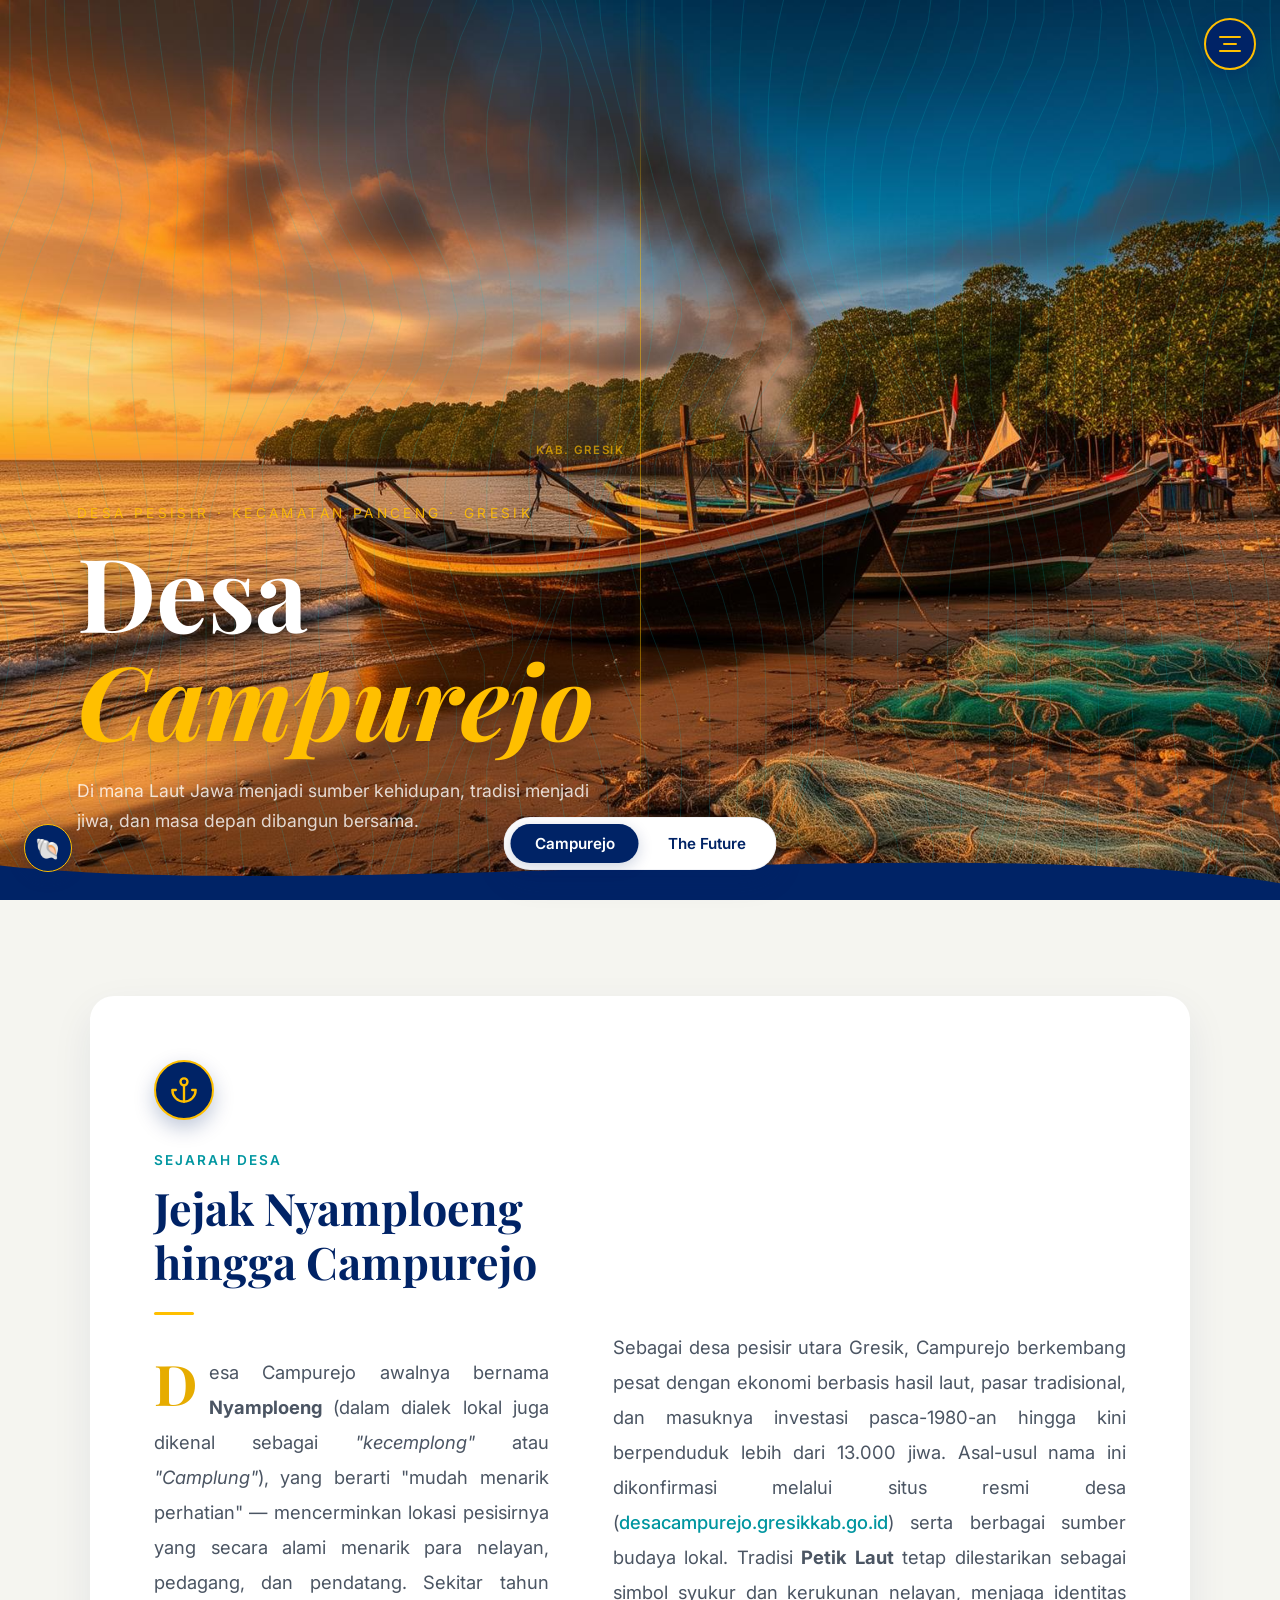
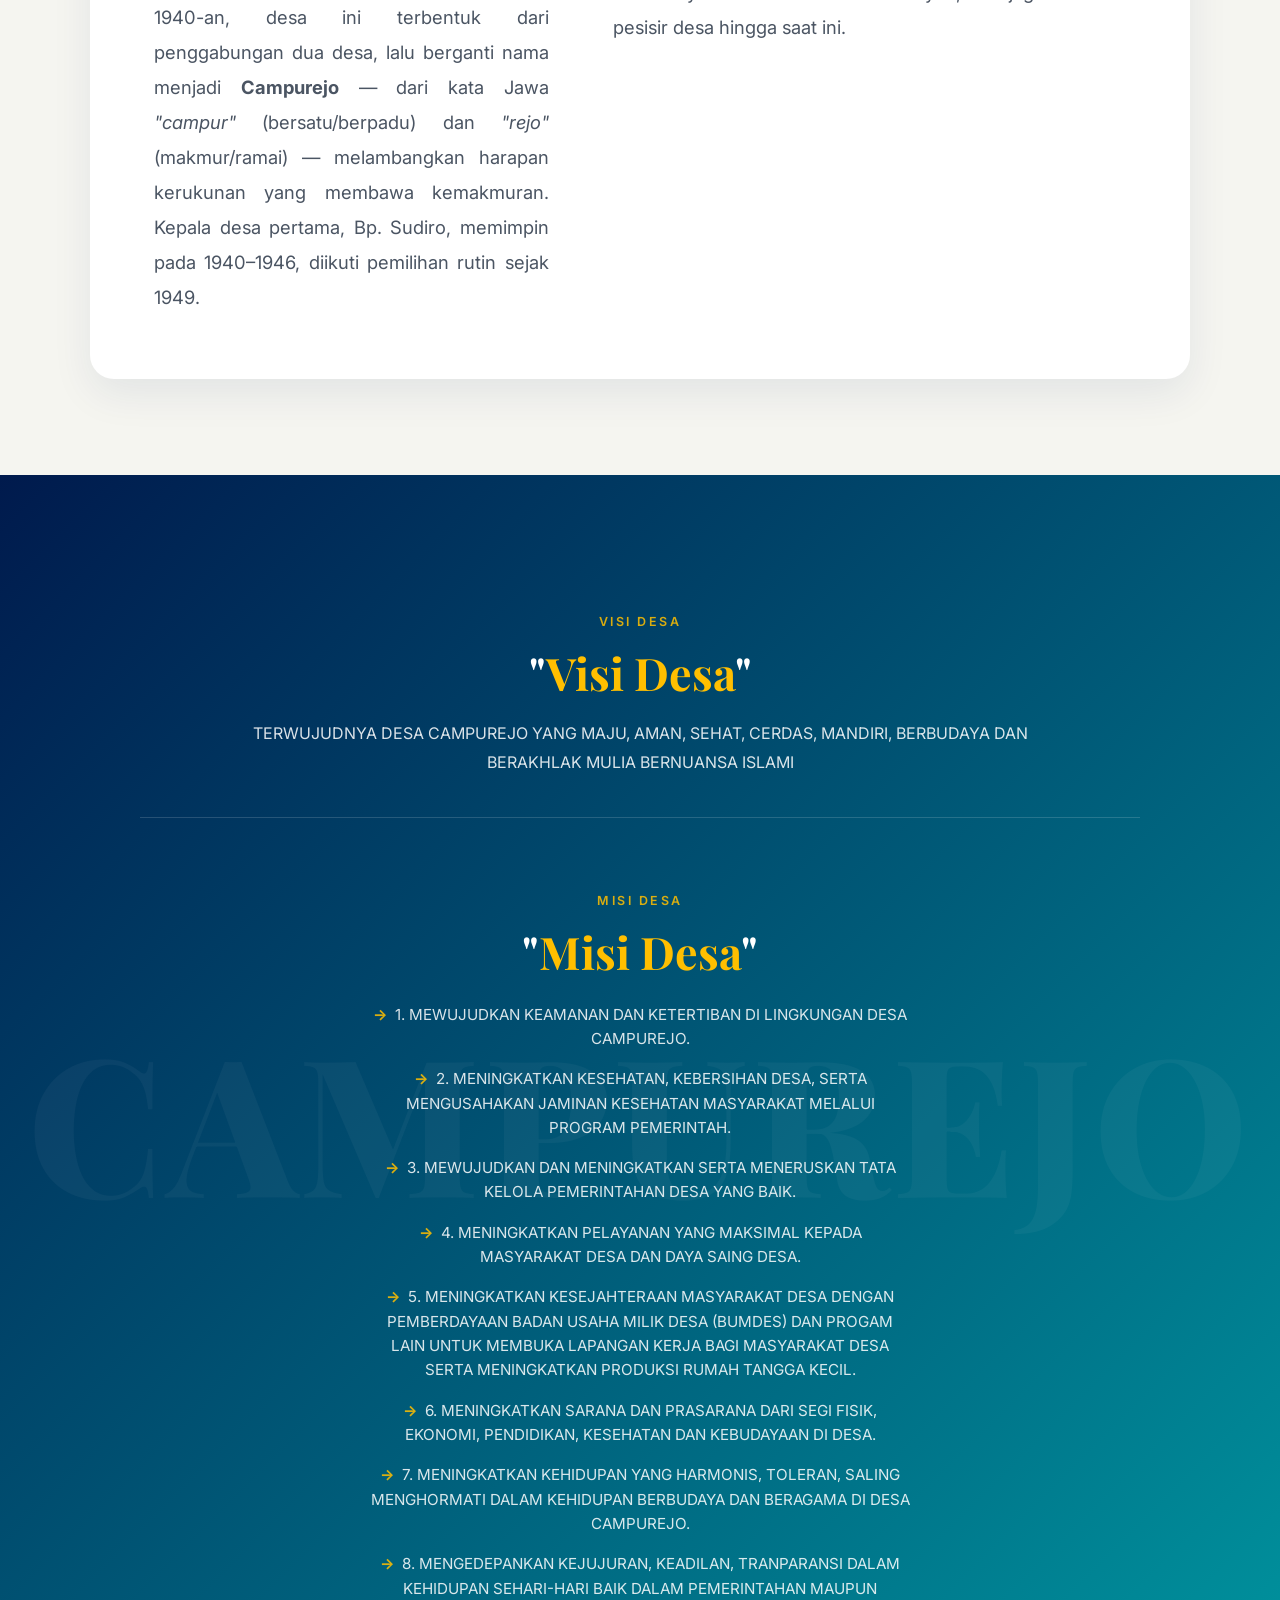
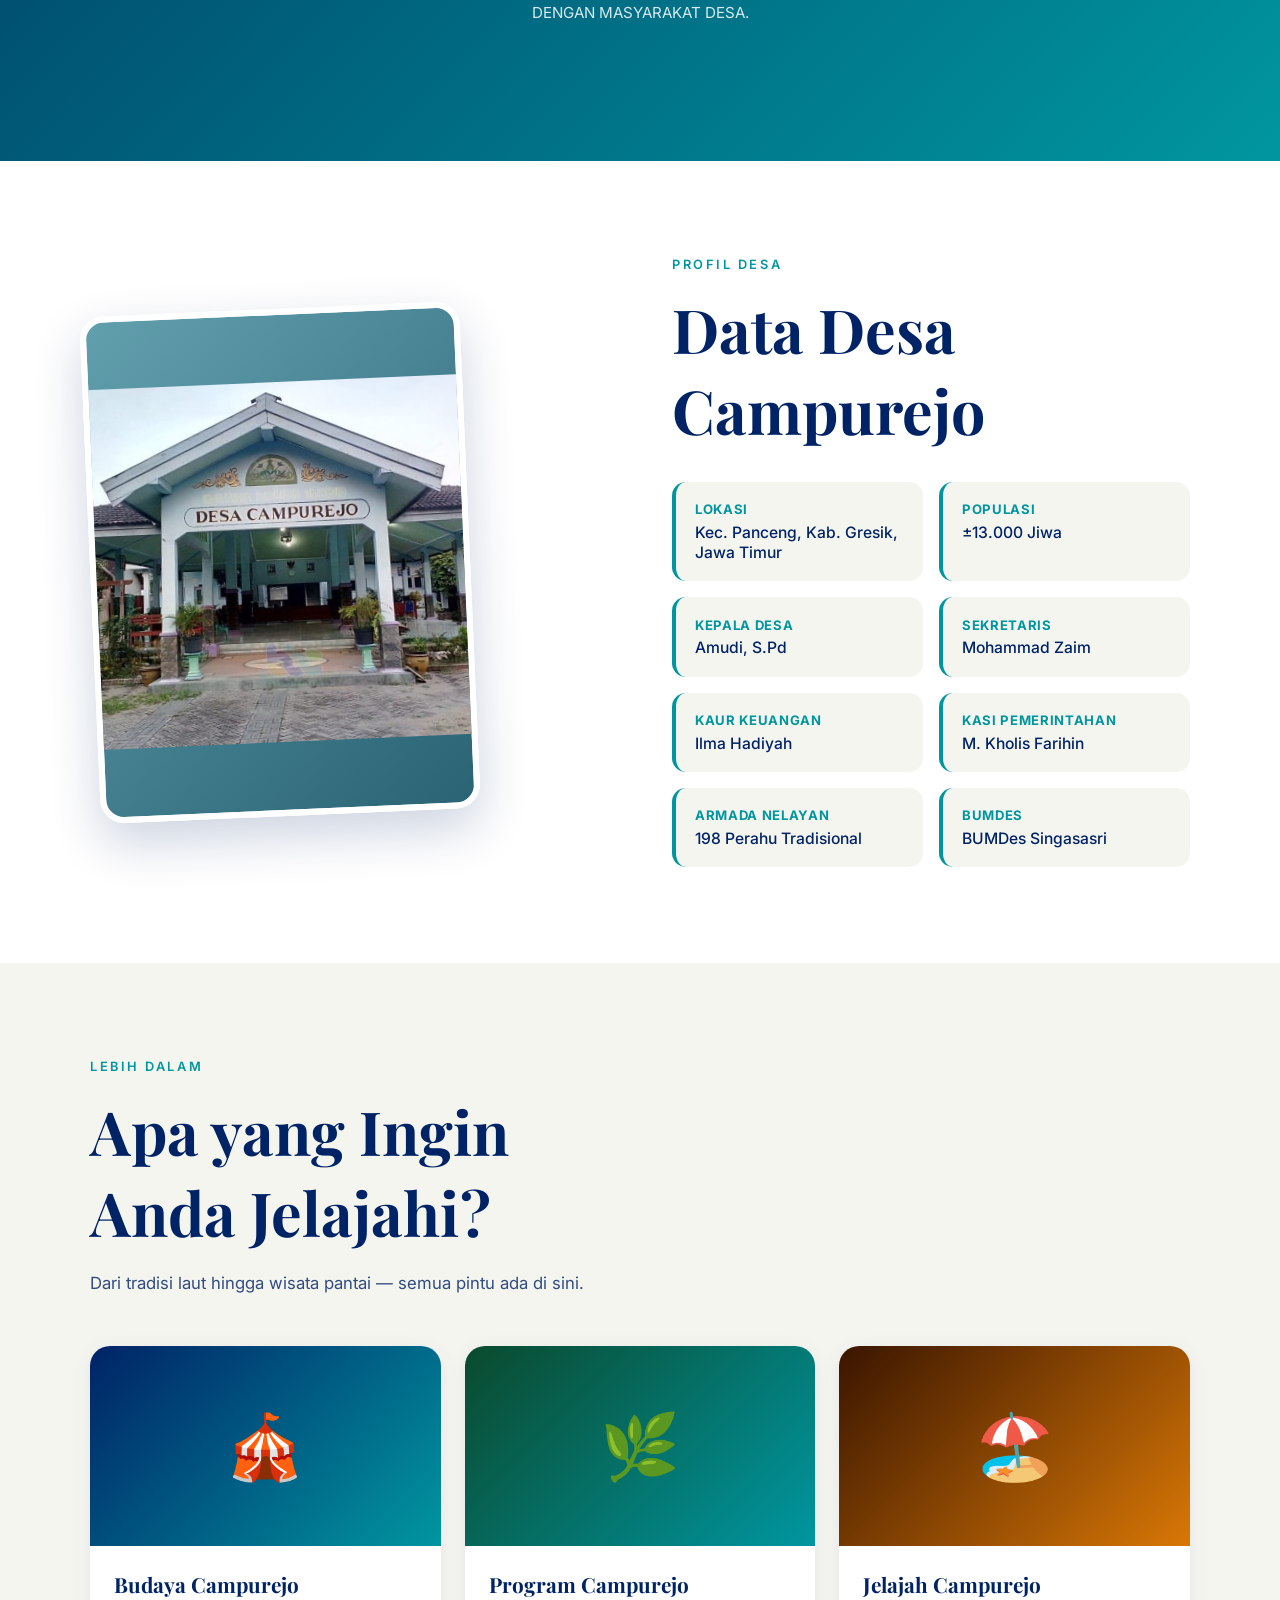
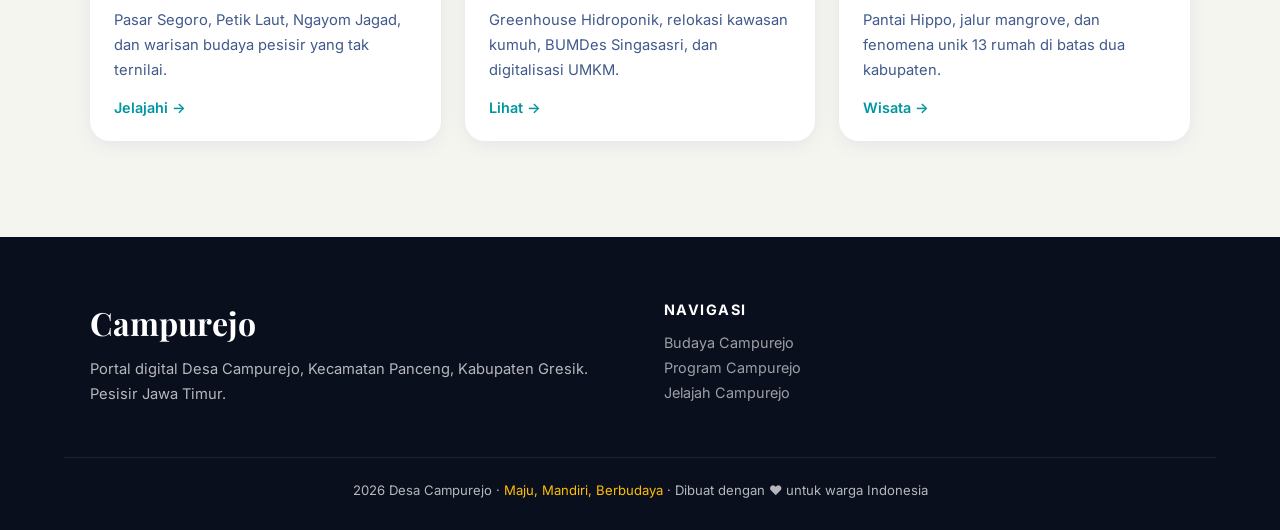
==== commit 57db4d42: "Install and configure Vercel Speed Insights ## Vercel Speed Insights Implementation  Successfully im" ====
--- a/index.html
+++ b/index.html
@@ -10,6 +10,11 @@
   <link
     href="https://fonts.googleapis.com/css2?family=Playfair+Display:ital,wght@0,600;0,800;1,600&family=Inter:wght@300;400;500;600&display=swap"
     rel="stylesheet">
+  <!-- Vercel Speed Insights -->
+  <script>
+    window.si = window.si || function () { (window.siq = window.siq || []).push(arguments); };
+  </script>
+  <script defer src="/_vercel/speed-insights/script.js"></script>
   <style>
     :root {
       --navy: #002366;
@@ -1428,4 +1433,4 @@
   </div>
 </body>
 
-</html>+</html>
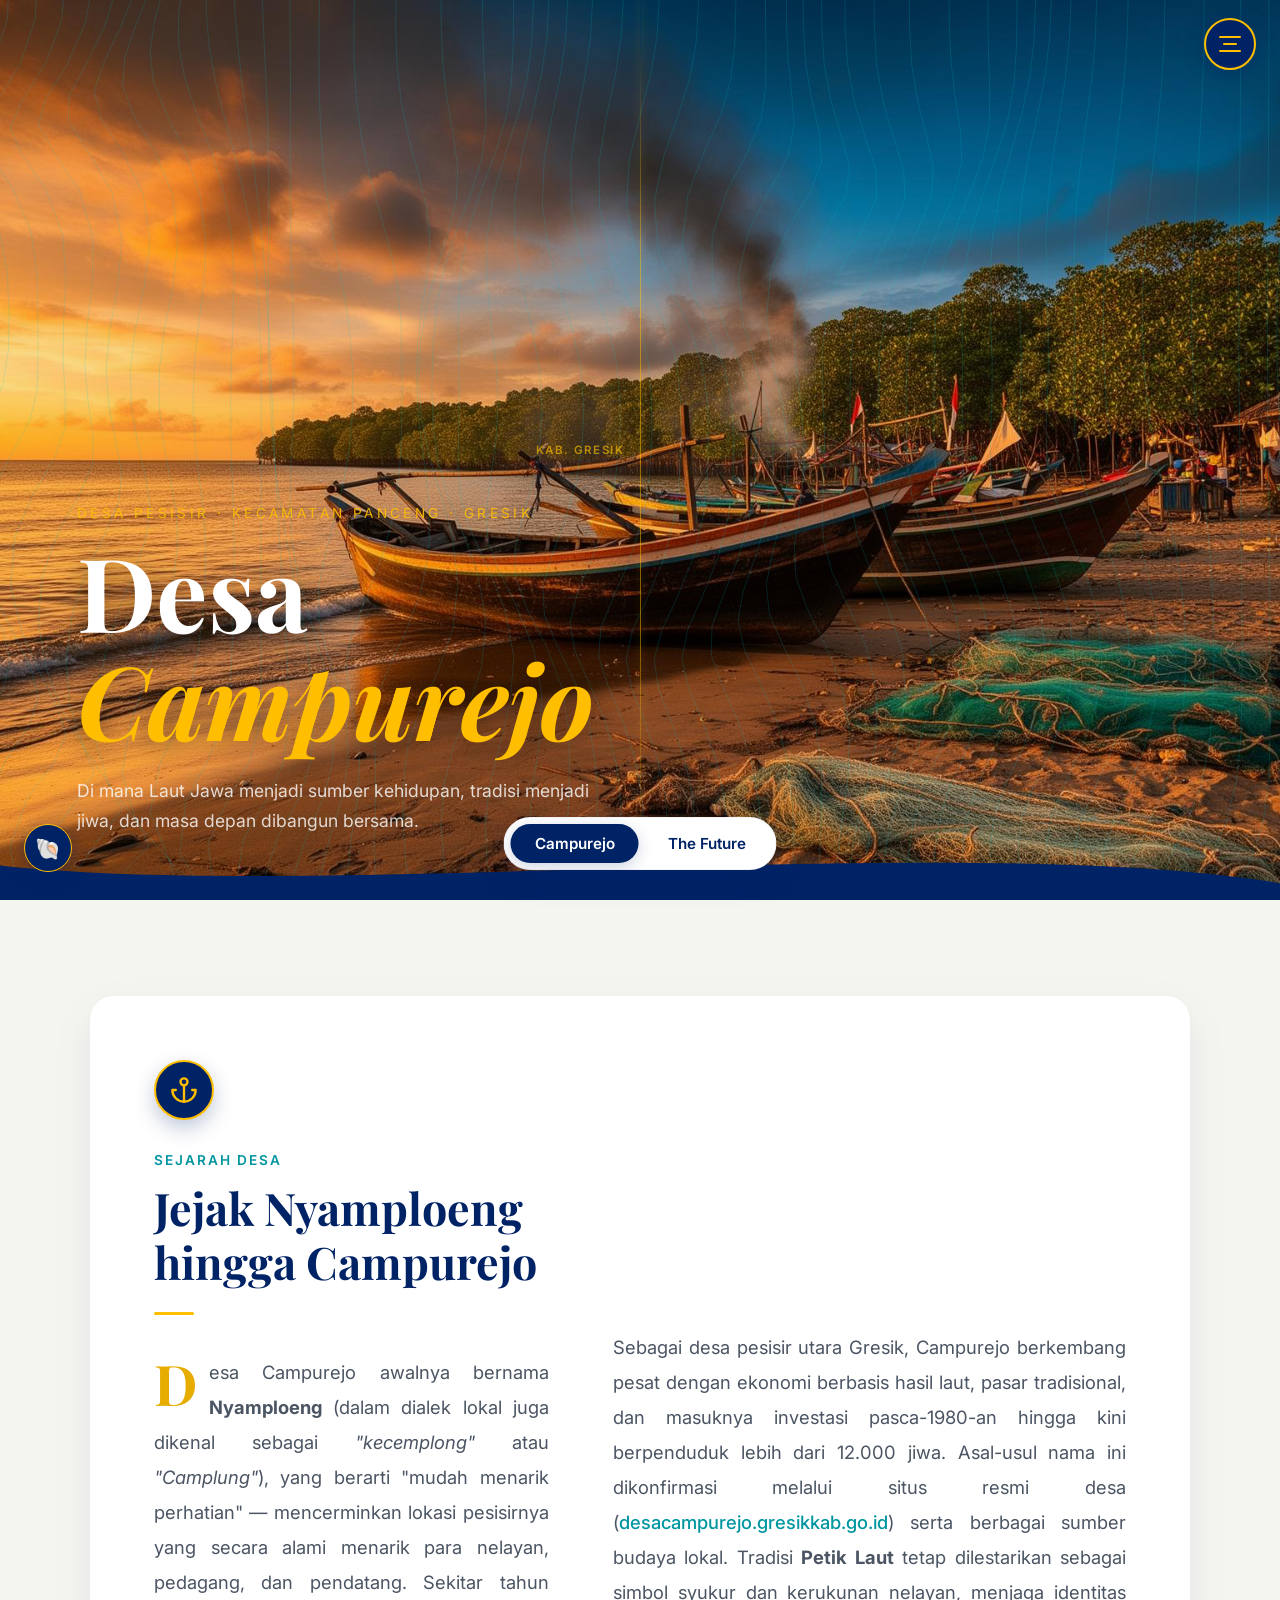
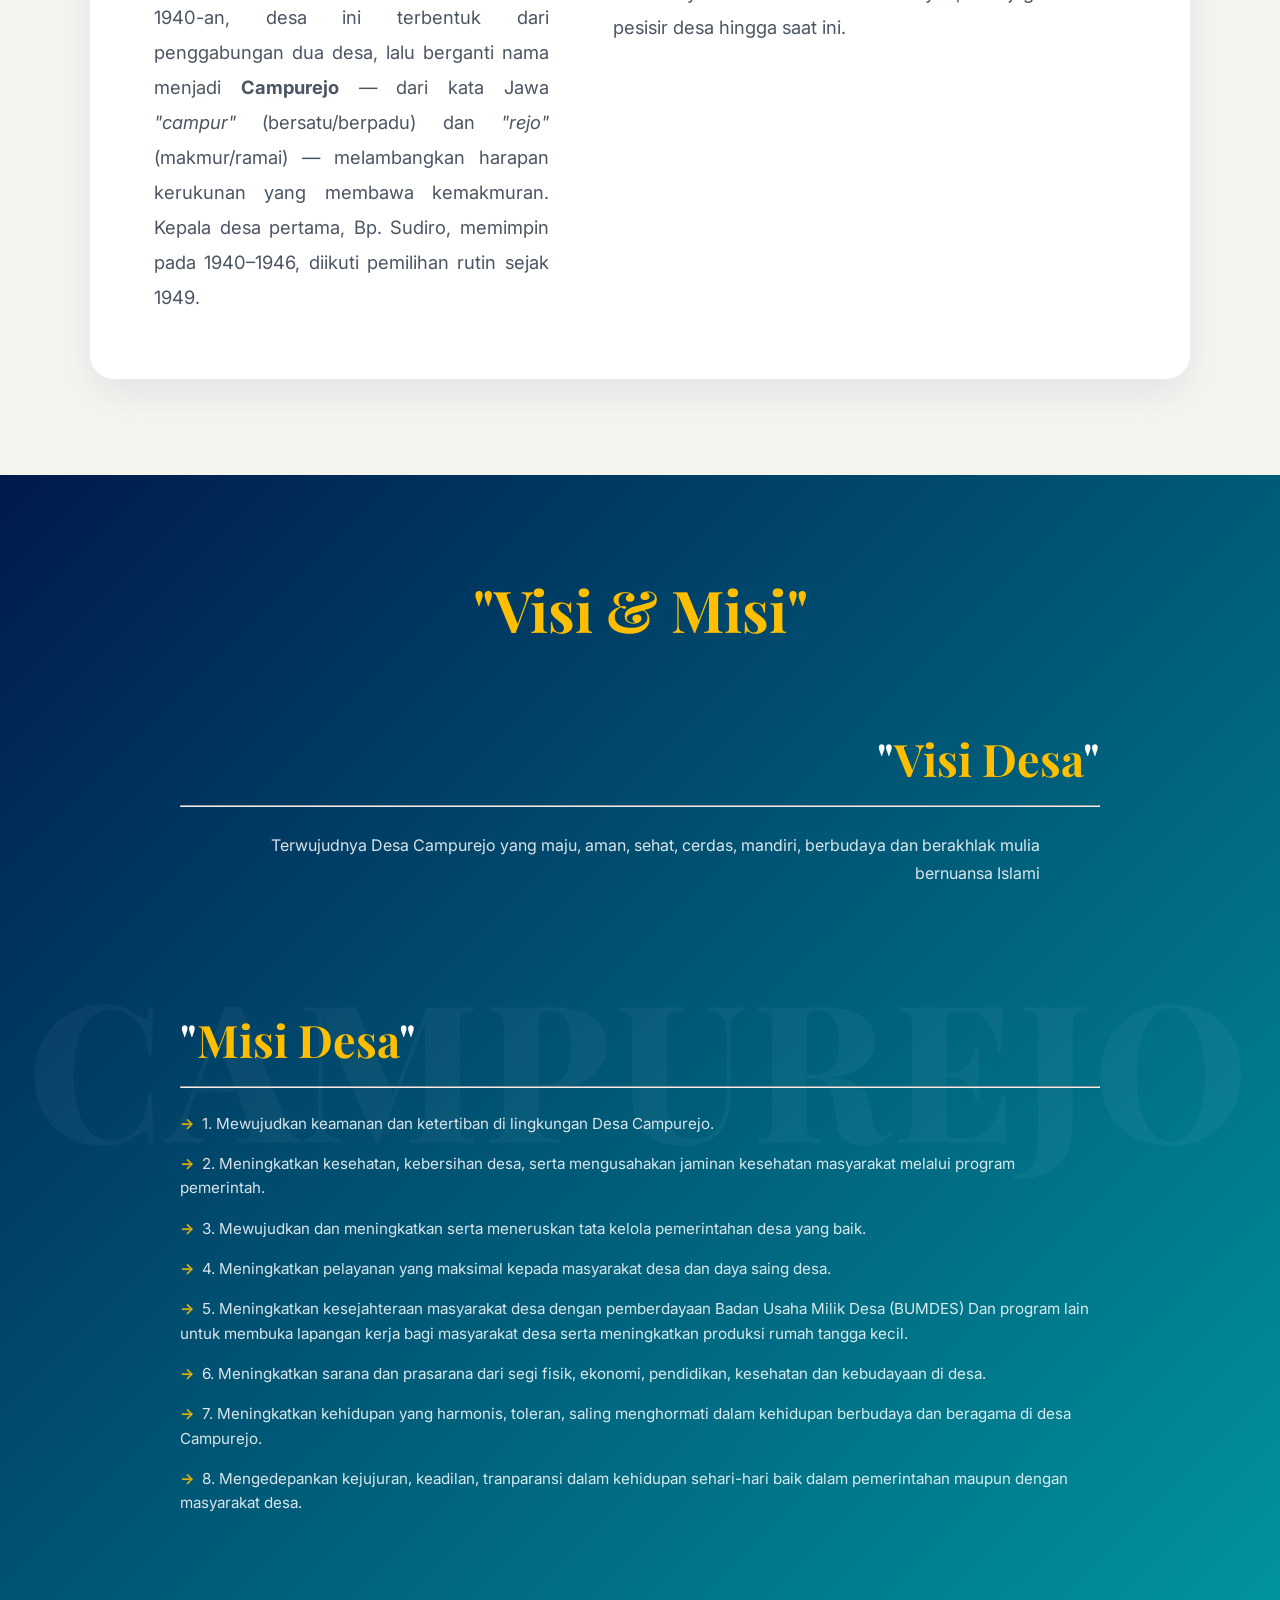
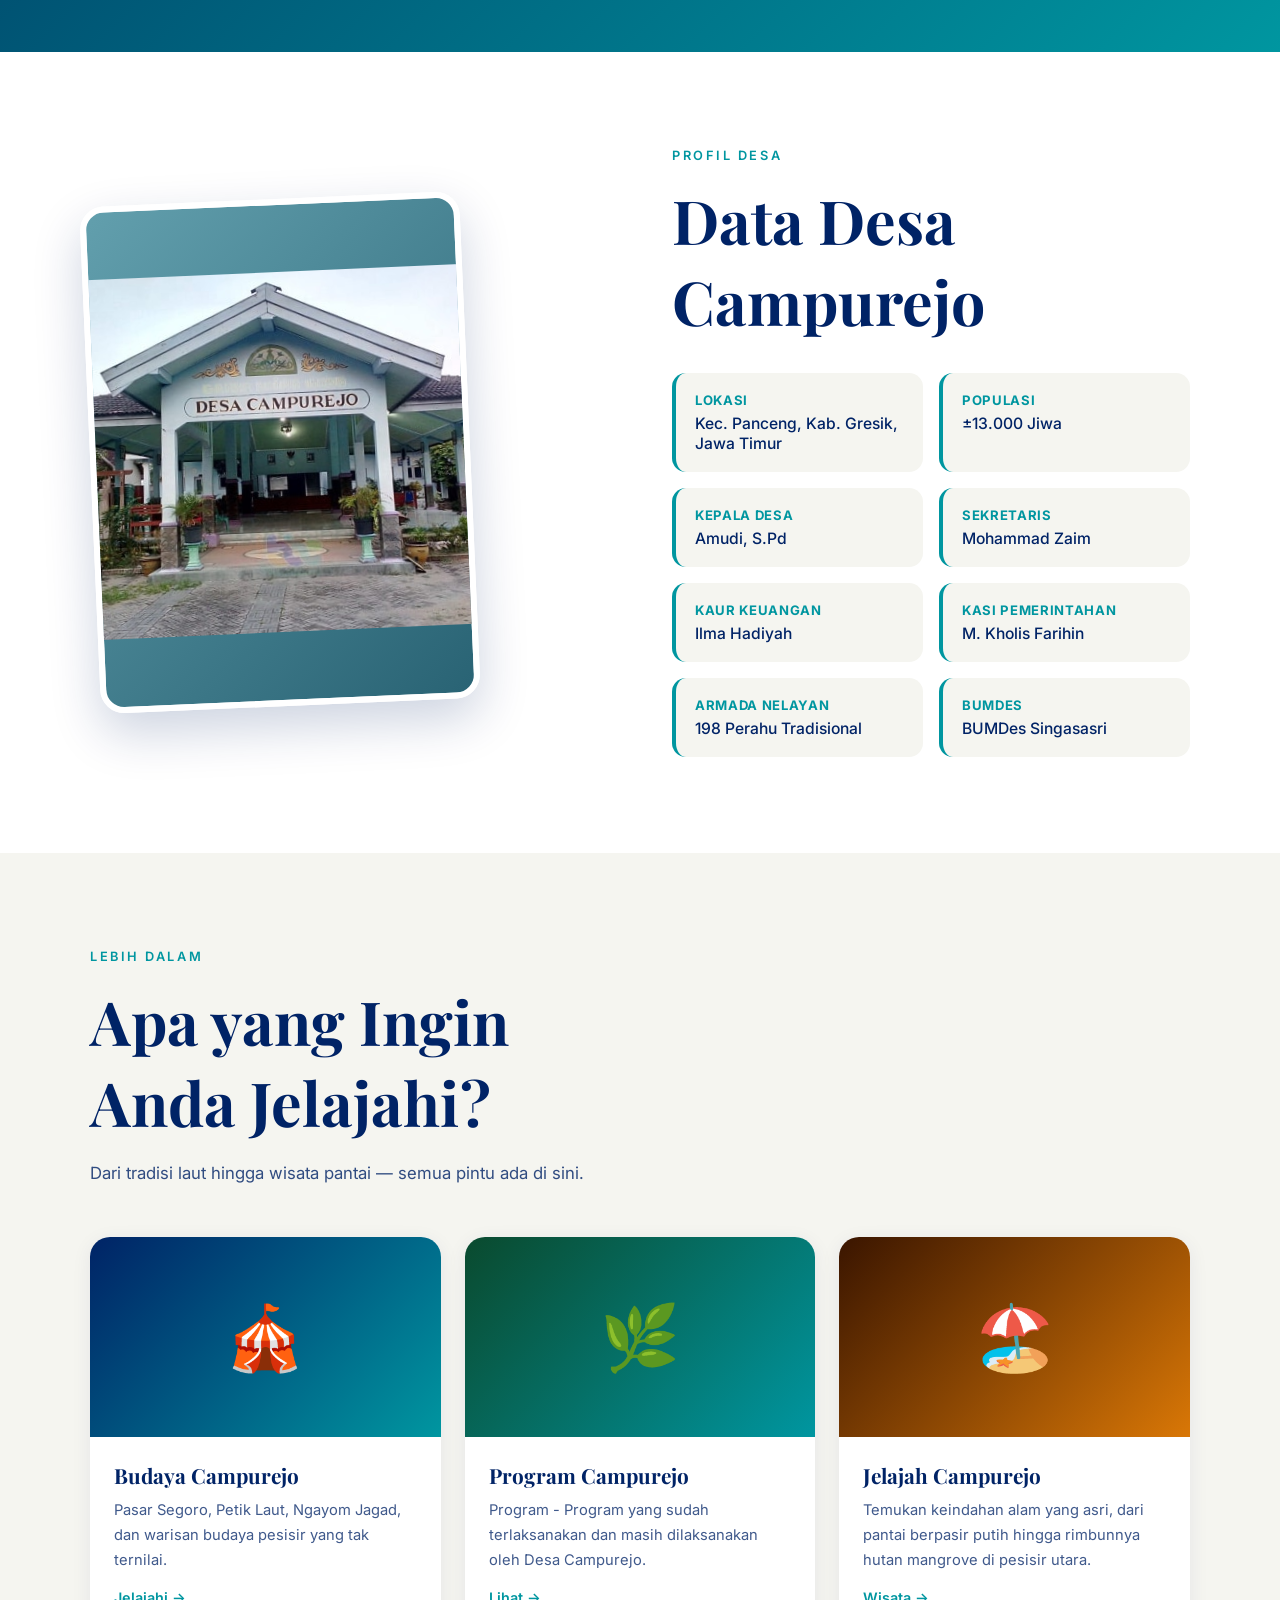
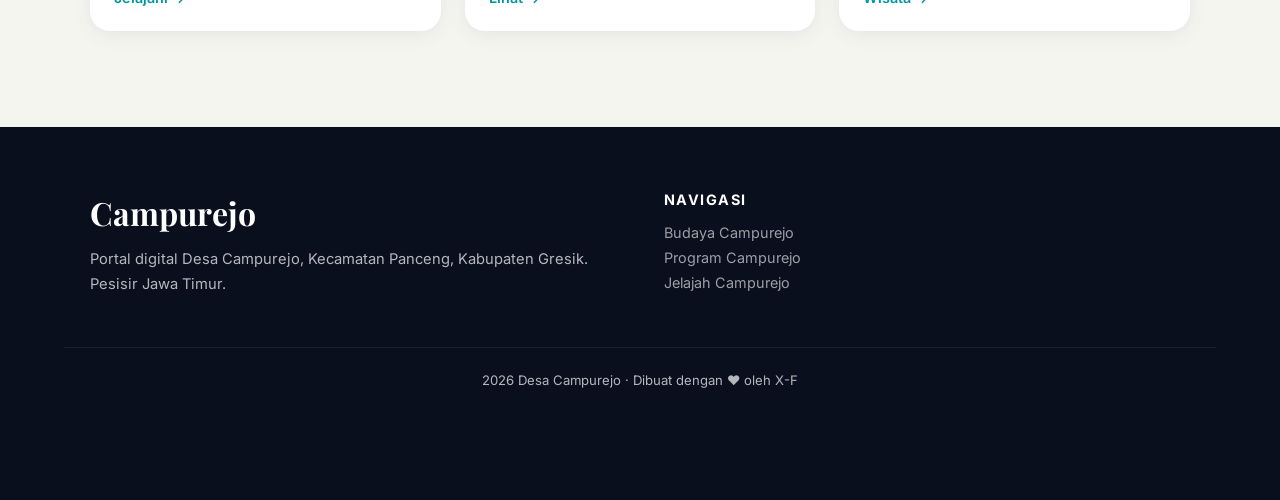
==== commit 141e59d3: "updfiles" ====
--- a/index.html
+++ b/index.html
@@ -10,11 +10,6 @@
   <link
     href="https://fonts.googleapis.com/css2?family=Playfair+Display:ital,wght@0,600;0,800;1,600&family=Inter:wght@300;400;500;600&display=swap"
     rel="stylesheet">
-  <!-- Vercel Speed Insights -->
-  <script>
-    window.si = window.si || function () { (window.siq = window.siq || []).push(arguments); };
-  </script>
-  <script defer src="/_vercel/speed-insights/script.js"></script>
   <style>
     :root {
       --navy: #002366;
@@ -460,7 +455,7 @@
     .vision-col {
       color: #fff;
       padding: 2.5rem;
-      text-align: center;
+
     }
 
     .vision-col:first-child {
@@ -742,6 +737,7 @@
       padding-top: 1.5rem;
       text-align: center;
       font-size: .82rem;
+      margin-bottom: 5rem;
     }
 
     /* ── SOUNDSCAPE BTN ── */
@@ -966,7 +962,7 @@
             <p
               style="font-size: 1.15rem; line-height: 1.9; color: #4b5563; text-align: justify; margin-bottom: 0; padding-top: 0;">
               Sebagai desa pesisir utara Gresik, Campurejo berkembang pesat dengan ekonomi berbasis hasil laut, pasar
-              tradisional, dan masuknya investasi pasca-1980-an hingga kini berpenduduk lebih dari 13.000 jiwa.
+              tradisional, dan masuknya investasi pasca-1980-an hingga kini berpenduduk lebih dari 12.000 jiwa.
               Asal-usul
               nama ini dikonfirmasi melalui situs resmi desa (<a href="https://desacampurejo.gresikkab.go.id"
                 target="_blank"
@@ -984,39 +980,52 @@
   <section class="vision-section" id="vision">
     <div class="vision-bg-text">CAMPUREJO</div>
     <div class="vision-grid reveal">
-      <div class="vision-col">
-        <p class="col-tag">Visi Desa</p>
+      <h2
+        style="font-size: clamp(2.8rem, 4.5vw, 3.8rem); text-align: center; color: var(--gold); font-family: playfair display;">
+        "Visi & Misi"</h2>
+      <div class=" vision-col" style="text-align: right;">
+        <p class="col-tag"></p>
         <h2 class="serif">"<span>Visi Desa</span>"</h2>
-        <p>TERWUJUDNYA DESA CAMPUREJO YANG MAJU, AMAN, SEHAT, CERDAS, MANDIRI, BERBUDAYA DAN BERAKHLAK MULIA BERNUANSA
-          ISLAMI</p>
+        <hr>
+        <div style="margin-top: 1.5rem;">
+          <p style="text-align: right;">Terwujudnya Desa Campurejo yang maju, aman, sehat, cerdas, mandiri, berbudaya
+            dan berakhlak mulia bernuansa
+            Islami</p>
+        </div>
       </div>
-      <div class="vision-col">
-        <p class="col-tag">Misi Desa</p>
+      <div class="vision-col" style="text-align: left;">
+        <p class="col-tag"></p>
         <h2 class="serif">"<span>Misi Desa</span>"</h2>
-        <center>
-          <div style="width: 60vh;">
-            <ul style="text-align: left;">
-              <li>1. MEWUJUDKAN KEAMANAN DAN KETERTIBAN DI LINGKUNGAN DESA CAMPUREJO.</li>
-              <li>2. MENINGKATKAN KESEHATAN, KEBERSIHAN DESA, SERTA MENGUSAHAKAN JAMINAN KESEHATAN MASYARAKAT MELALUI
-                PROGRAM
-                PEMERINTAH.</li>
-              <li>3. MEWUJUDKAN DAN MENINGKATKAN SERTA MENERUSKAN TATA KELOLA PEMERINTAHAN DESA YANG BAIK.</li>
-              <li>4. MENINGKATKAN PELAYANAN YANG MAKSIMAL KEPADA MASYARAKAT DESA DAN DAYA SAING DESA.</li>
-              <li>5. MENINGKATKAN KESEJAHTERAAN MASYARAKAT DESA DENGAN PEMBERDAYAAN BADAN USAHA MILIK DESA (BUMDES) DAN
-                PROGAM
-                LAIN UNTUK MEMBUKA LAPANGAN KERJA BAGI MASYARAKAT DESA SERTA MENINGKATKAN PRODUKSI RUMAH TANGGA KECIL.
-              </li>
-              <li>6. MENINGKATKAN SARANA DAN PRASARANA DARI SEGI FISIK, EKONOMI, PENDIDIKAN, KESEHATAN DAN KEBUDAYAAN DI
-                DESA.</li>
-              <li>7. MENINGKATKAN KEHIDUPAN YANG HARMONIS, TOLERAN, SALING MENGHORMATI DALAM KEHIDUPAN BERBUDAYA DAN
-                BERAGAMA DI
-                DESA CAMPUREJO.</li>
-              <li>8. MENGEDEPANKAN KEJUJURAN, KEADILAN, TRANPARANSI DALAM KEHIDUPAN SEHARI-HARI BAIK DALAM PEMERINTAHAN
-                MAUPUN
-                DENGAN MASYARAKAT DESA.</li>
-            </ul>
-          </div>
-        </center>
+        <hr>
+        <div>
+          <ul style="text-align: left;">
+            <li style="text-align: left;">1. Mewujudkan keamanan dan ketertiban di lingkungan Desa Campurejo.</li>
+            <li style="text-align: left;">2. Meningkatkan kesehatan, kebersihan desa, serta mengusahakan jaminan
+              kesehatan masyarakat melalui
+              program
+              pemerintah.</li>
+            <li style="text-align: left;">3. Mewujudkan dan meningkatkan serta meneruskan tata kelola pemerintahan desa
+              yang baik.</li>
+            <li style="text-align: left;">4. Meningkatkan pelayanan yang maksimal kepada masyarakat desa dan daya saing
+              desa.</li>
+            <li style="text-align: left;">5. Meningkatkan kesejahteraan masyarakat desa dengan pemberdayaan Badan Usaha
+              Milik Desa (BUMDES) Dan
+              program
+              lain untuk membuka lapangan kerja bagi masyarakat desa serta meningkatkan produksi rumah tangga kecil.
+            </li>
+            <li style="text-align: left;">6. Meningkatkan sarana dan prasarana dari segi fisik, ekonomi, pendidikan,
+              kesehatan dan kebudayaan di
+              desa.</li>
+            <li style="text-align: left;">7. Meningkatkan kehidupan yang harmonis, toleran, saling menghormati dalam
+              kehidupan berbudaya dan
+              beragama di
+              desa Campurejo.</li>
+            <li style="text-align: left;">8. Mengedepankan kejujuran, keadilan, tranparansi dalam kehidupan sehari-hari
+              baik dalam pemerintahan
+              maupun
+              dengan masyarakat desa.</li>
+          </ul>
+        </div>
       </div>
     </div>
   </section>
@@ -1063,7 +1072,7 @@
           <div class="feature-card-img" style="background:linear-gradient(135deg,#0a4a2e,#0096A0)">🌿</div>
           <div class="feature-card-body">
             <h3 class="serif">Program Campurejo</h3>
-            <p>Greenhouse Hidroponik, relokasi kawasan kumuh, BUMDes Singasasri, dan digitalisasi UMKM.</p>
+            <p>Program - Program yang sudah terlaksanakan dan masih dilaksanakan oleh Desa Campurejo.</p>
             <span class="feature-card-arrow">Lihat →</span>
           </div>
         </a>
@@ -1071,7 +1080,8 @@
           <div class="feature-card-img" style="background:linear-gradient(135deg,#3a1500,#d97706)">🏖️</div>
           <div class="feature-card-body">
             <h3 class="serif">Jelajah Campurejo</h3>
-            <p>Pantai Hippo, jalur mangrove, dan fenomena unik 13 rumah di batas dua kabupaten.</p>
+            <p>Temukan keindahan alam yang asri, dari pantai berpasir putih hingga rimbunnya hutan mangrove di pesisir
+              utara.</p>
             <span class="feature-card-arrow">Wisata →</span>
           </div>
         </a>
@@ -1094,8 +1104,7 @@
       </div>
     </div>
     <div class="footer-bottom">
-      <p>2026 Desa Campurejo · <span style="color:var(--gold)">Maju, Mandiri, Berbudaya</span> · Dibuat dengan ❤️
-        untuk warga Indonesia</p>
+      <p>2026 Desa Campurejo · Dibuat dengan ❤️ oleh X-F</p>
     </div>
   </footer>
 
@@ -1347,44 +1356,58 @@
       statsObs.observe(document.getElementById('stats'));
 
       // ── SOUNDSCAPE ──
-      let audioCtx = null, gainNode = null, playing = false;
-      const soundBtn = document.getElementById('sound-btn');
-      function createOceanSound() {
-        audioCtx = new (window.AudioContext || window.webkitAudioContext)();
-        gainNode = audioCtx.createGain();
-        gainNode.gain.value = 0.12;
-        const bufLen = audioCtx.sampleRate * 3;
-        const buf = audioCtx.createBuffer(1, bufLen, audioCtx.sampleRate);
-        const data = buf.getChannelData(0);
-        for (let i = 0; i < bufLen; i++) data[i] = Math.random() * 2 - 1;
-        const noise = audioCtx.createBufferSource();
-        noise.buffer = buf; noise.loop = true;
-        const filter = audioCtx.createBiquadFilter();
-        filter.type = 'lowpass'; filter.frequency.value = 600;
-        noise.connect(filter); filter.connect(gainNode); gainNode.connect(audioCtx.destination);
-        noise.start();
-        const osc = audioCtx.createOscillator();
-        const oscGain = audioCtx.createGain();
-        osc.frequency.value = 55; osc.type = 'sine';
-        oscGain.gain.value = 0.04;
-        osc.connect(oscGain); oscGain.connect(audioCtx.destination);
-        osc.start();
-      }
-      soundBtn.addEventListener('click', () => {
-        if (!playing) {
-          if (!audioCtx) createOceanSound();
-          else gainNode.gain.value = 0.12;
-          playing = true;
-          soundBtn.classList.add('playing');
-          soundBtn.textContent = '🔊';
-          if (audioCtx.state === 'suspended') audioCtx.resume();
-        } else {
-          gainNode.gain.value = 0;
-          playing = false;
-          soundBtn.classList.remove('playing');
-          soundBtn.textContent = '🐚';
+      (function () {
+        let audioCtx = null, gainNode = null, playing = false;
+        const soundBtn = document.getElementById('sound-btn');
+
+        function createOceanSound() {
+          audioCtx = new (window.AudioContext || window.webkitAudioContext)();
+          gainNode = audioCtx.createGain();
+          gainNode.gain.setValueAtTime(0, audioCtx.currentTime);
+          gainNode.gain.linearRampToValueAtTime(0.12, audioCtx.currentTime + 2);
+
+          const bufLen = audioCtx.sampleRate * 3;
+          const buf = audioCtx.createBuffer(1, bufLen, audioCtx.sampleRate);
+          const data = buf.getChannelData(0);
+          for (let i = 0; i < bufLen; i++) data[i] = Math.random() * 2 - 1;
+
+          const noise = audioCtx.createBufferSource();
+          noise.buffer = buf; noise.loop = true;
+
+          const filter = audioCtx.createBiquadFilter();
+          filter.type = 'lowpass'; filter.frequency.value = 600;
+
+          noise.connect(filter); filter.connect(gainNode); gainNode.connect(audioCtx.destination);
+          noise.start();
+
+          const osc = audioCtx.createOscillator();
+          const oscGain = audioCtx.createGain();
+          osc.frequency.value = 55; osc.type = 'sine';
+          oscGain.gain.value = 0.04;
+          osc.connect(oscGain); oscGain.connect(audioCtx.destination);
+          osc.start();
         }
-      });
+
+        soundBtn.addEventListener('click', () => {
+          if (!playing) {
+            if (!audioCtx) createOceanSound();
+            else {
+              if (audioCtx.state === 'suspended') audioCtx.resume();
+              gainNode.gain.linearRampToValueAtTime(0.12, audioCtx.currentTime + 1.5);
+            }
+            playing = true;
+            soundBtn.classList.add('playing');
+            soundBtn.textContent = '🔊';
+          } else {
+            if (gainNode) {
+              gainNode.gain.linearRampToValueAtTime(0, audioCtx.currentTime + 1.5);
+            }
+            playing = false;
+            soundBtn.classList.remove('playing');
+            soundBtn.textContent = '🐚';
+          }
+        });
+      })();
 
     })();
   </script>
@@ -1433,4 +1456,4 @@
   </div>
 </body>
 
-</html>
+</html>
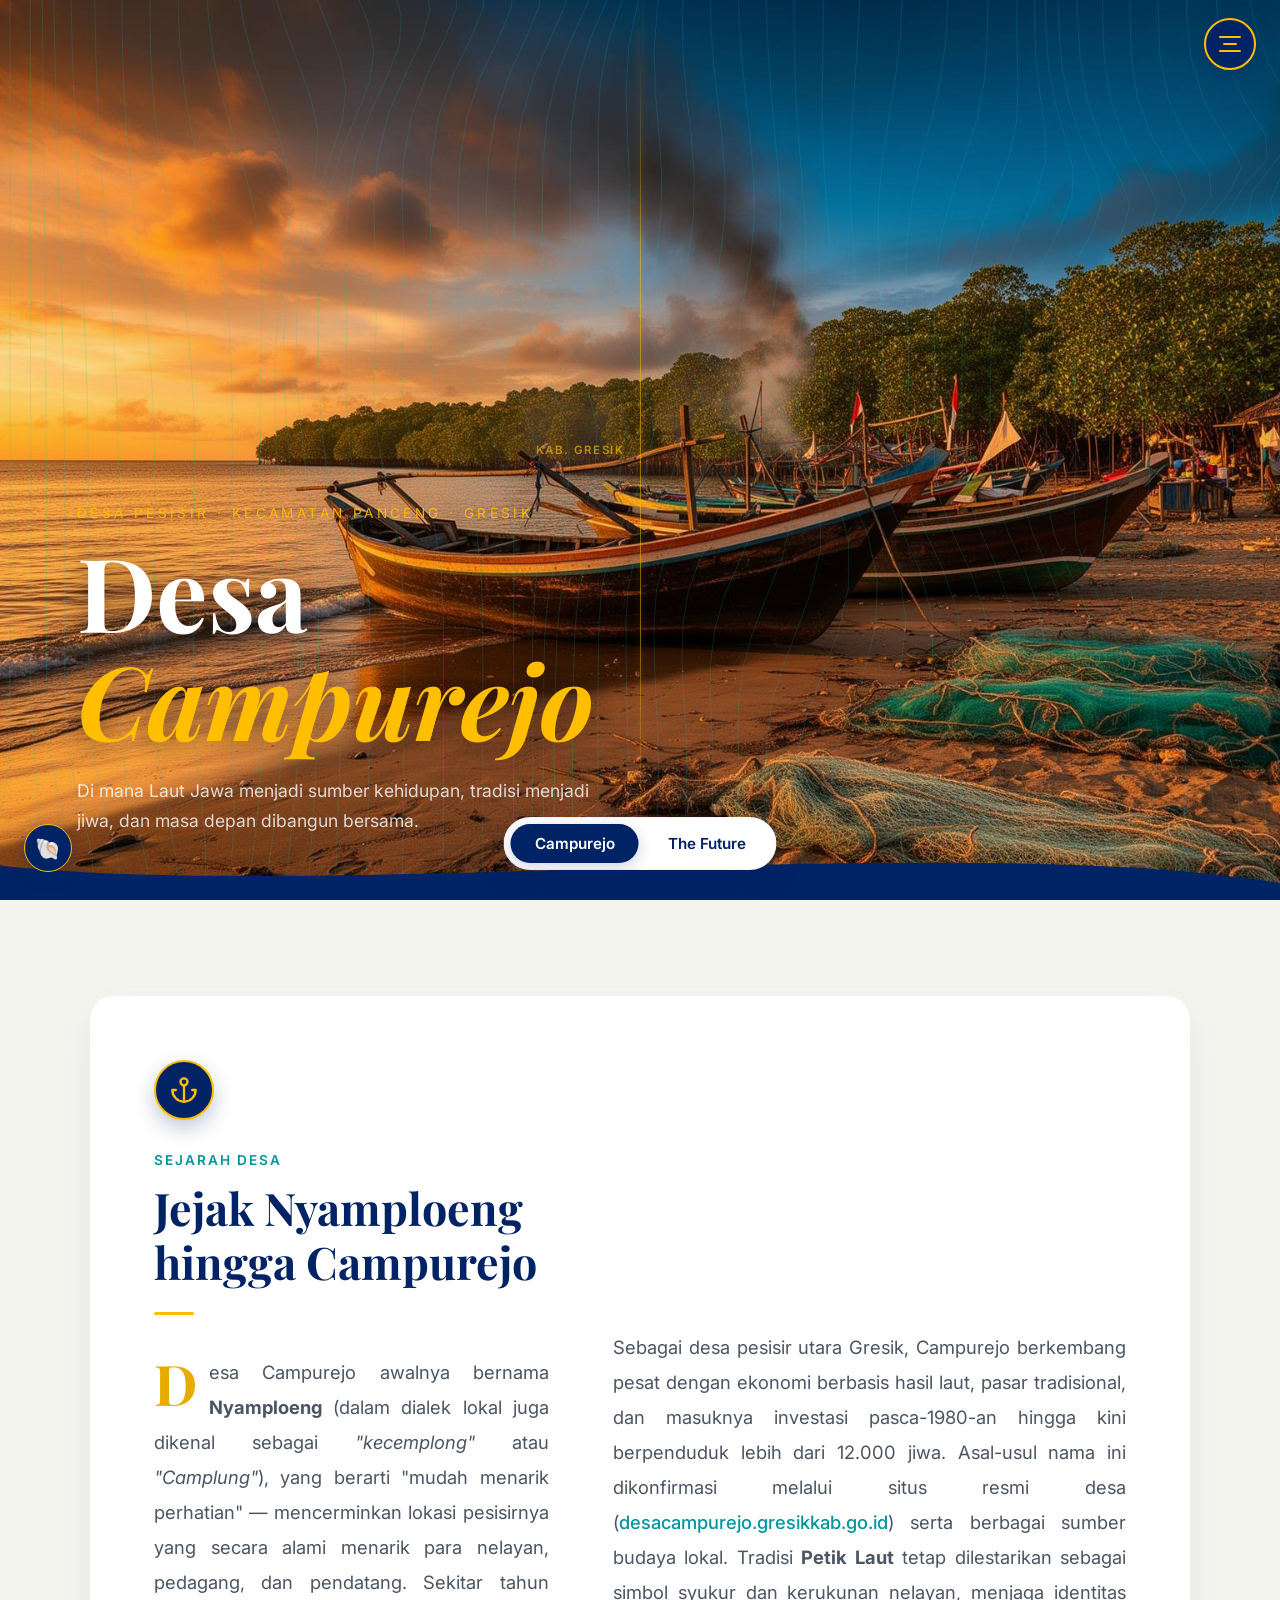
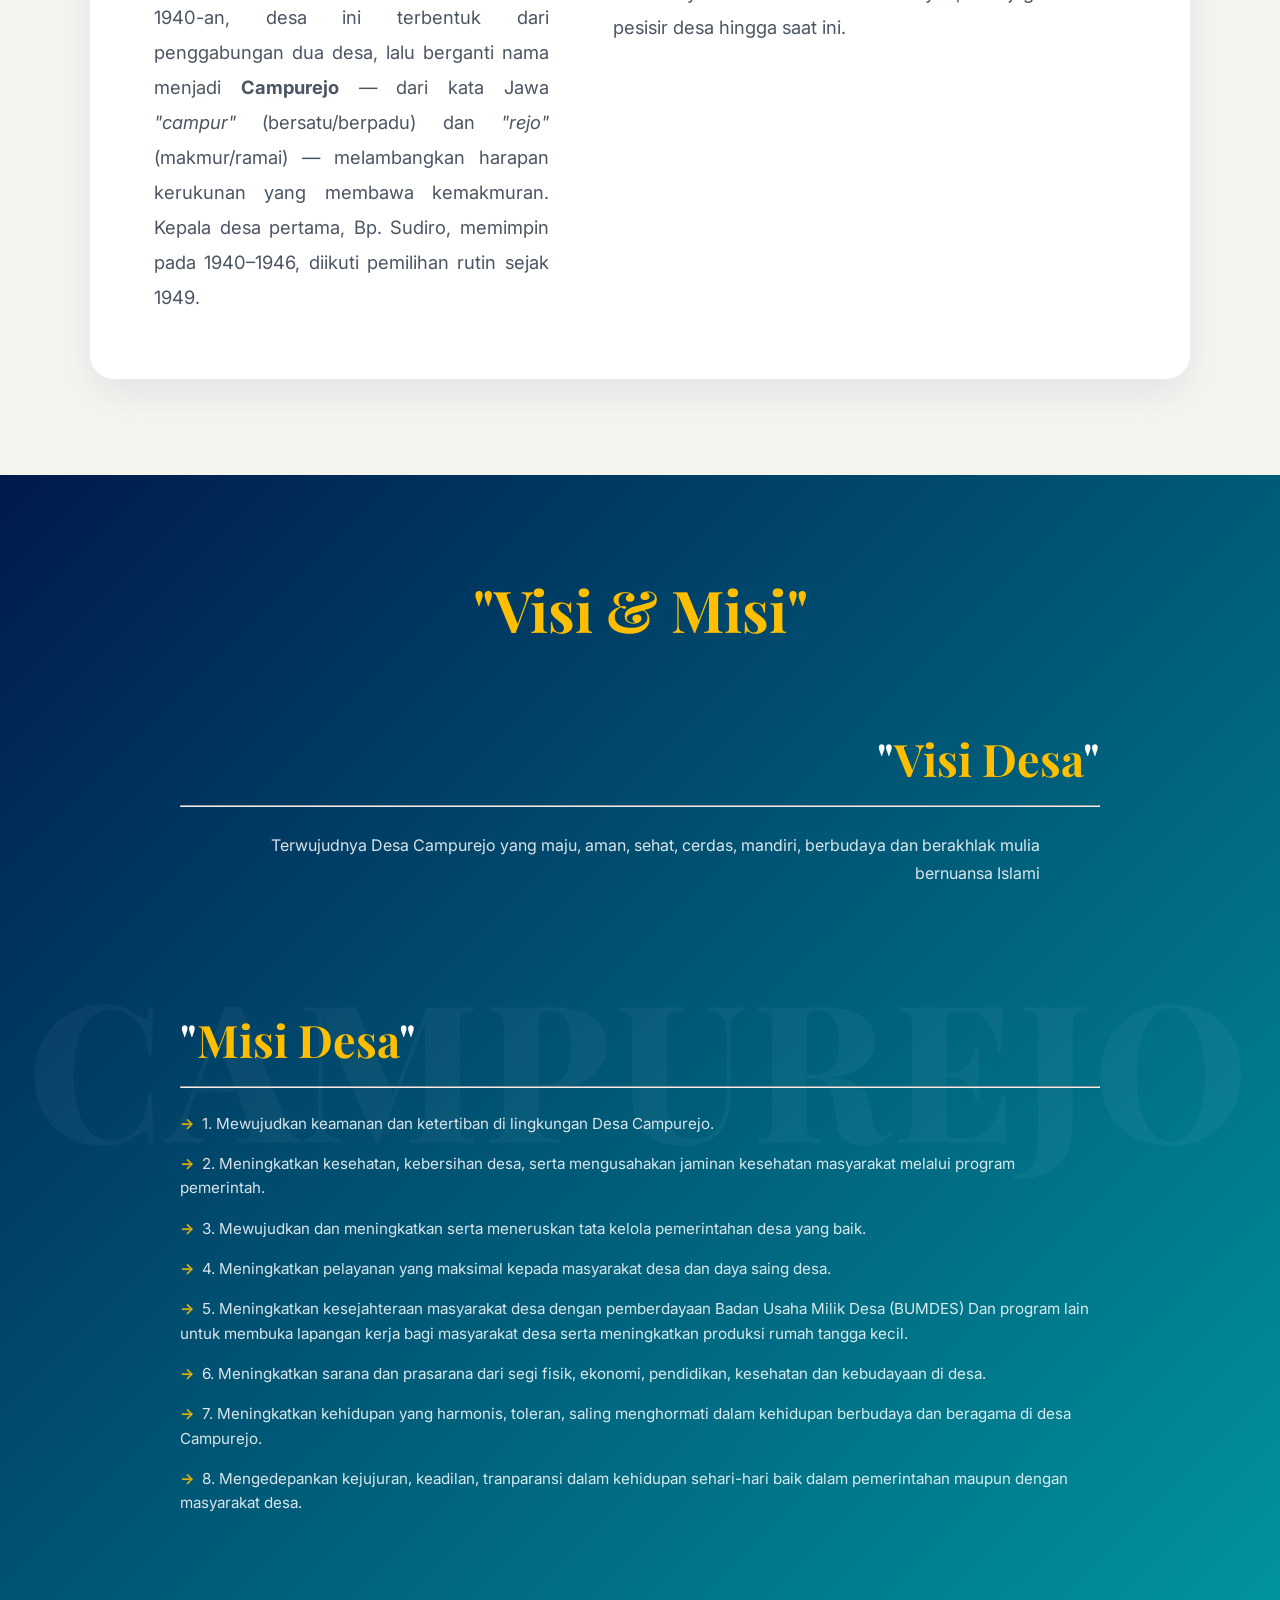
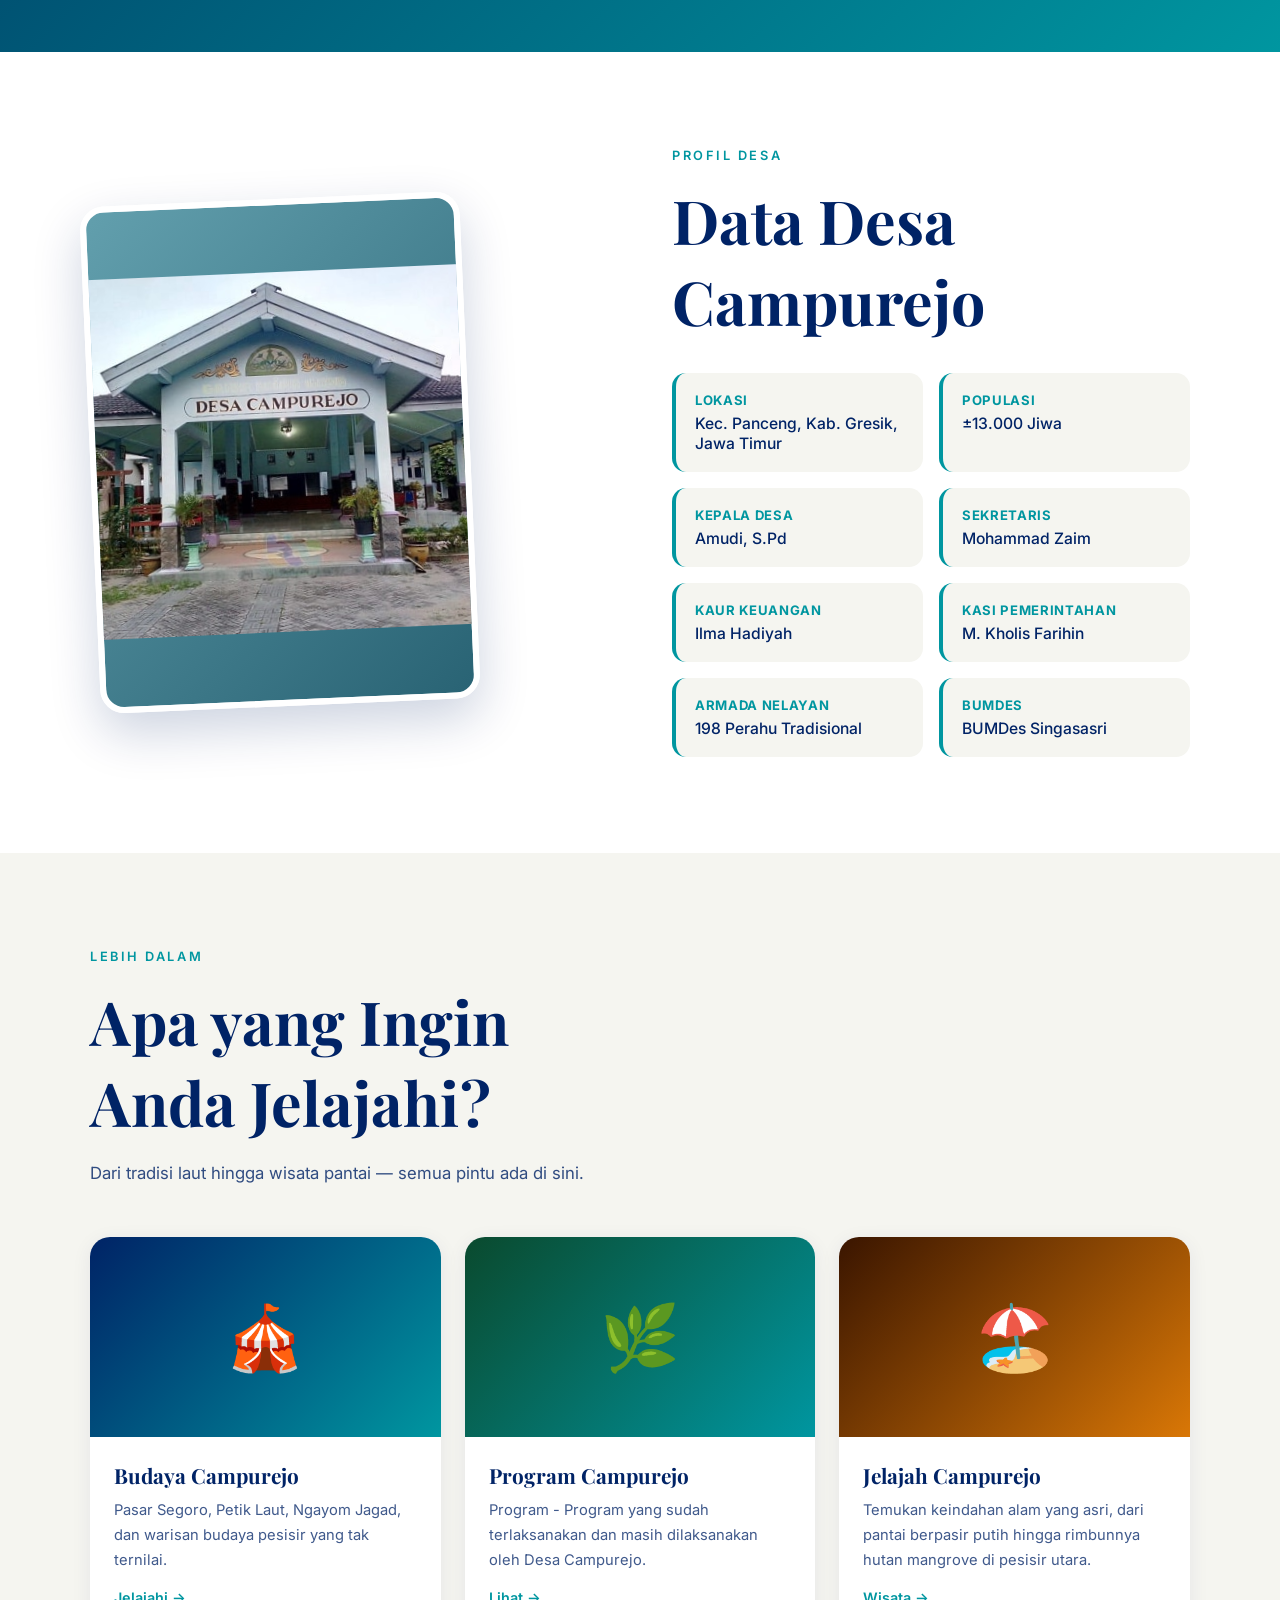
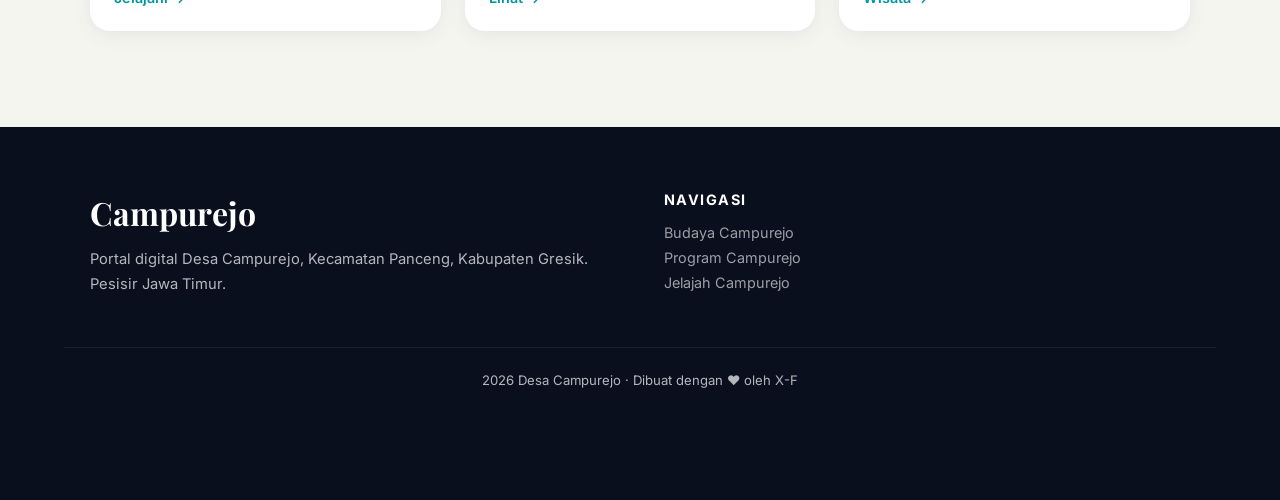
==== commit 237e0d5b: "updfiles" ====
--- a/index.html
+++ b/index.html
@@ -10,6 +10,11 @@
   <link
     href="https://fonts.googleapis.com/css2?family=Playfair+Display:ital,wght@0,600;0,800;1,600&family=Inter:wght@300;400;500;600&display=swap"
     rel="stylesheet">
+  <!-- Vercel Speed Insights -->
+  <script>
+    window.si = window.si || function () { (window.siq = window.siq || []).push(arguments); };
+  </script>
+  <script defer src="/_vercel/speed-insights/script.js"></script>
   <style>
     :root {
       --navy: #002366;
@@ -1454,6 +1459,11 @@
     <a href="index.html" class="bottom-switch-btn active">Campurejo</a>
     <a href="future_campurejo.html" class="bottom-switch-btn">The Future</a>
   </div>
+
+  <script>
+    window.va = window.va || function () { (window.vaq = window.vaq || []).push(arguments); };
+  </script>
+  <script defer src="/<unique-path>/script.js"></script>
 </body>
 
 </html>
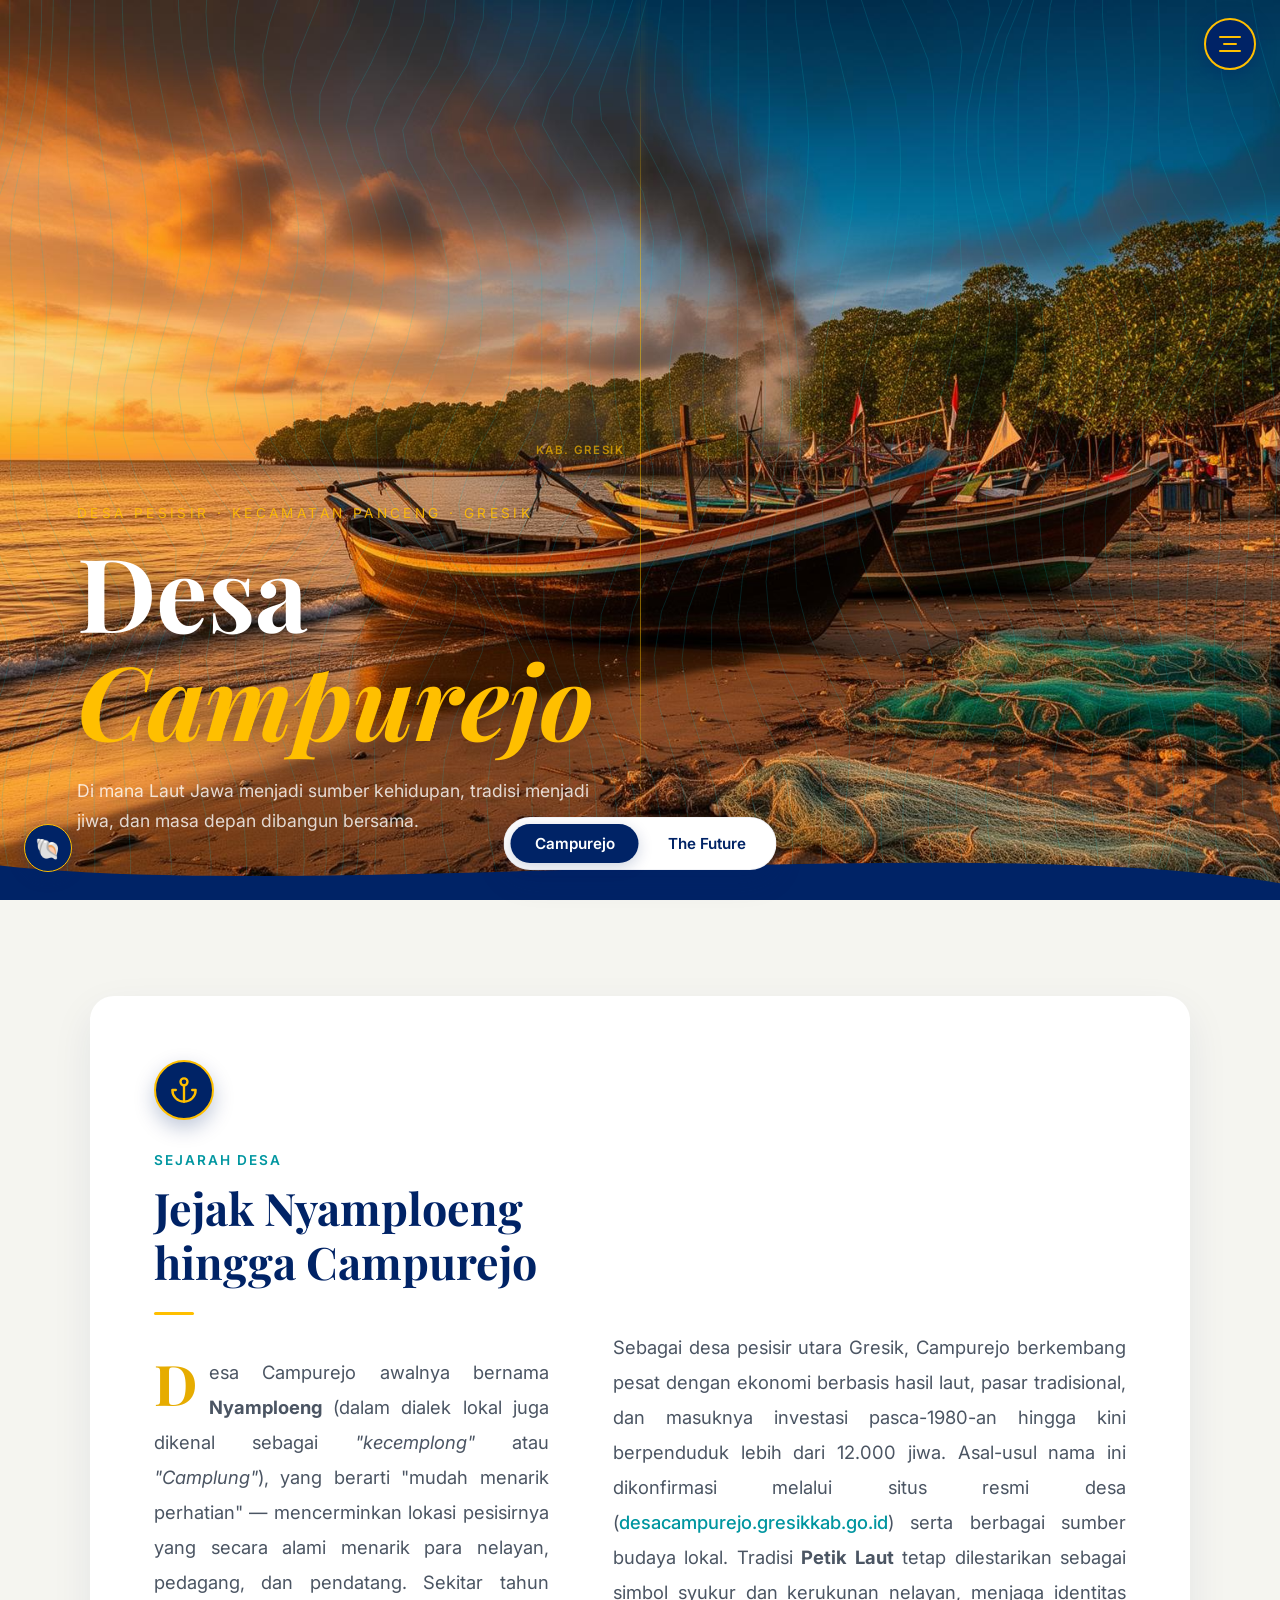
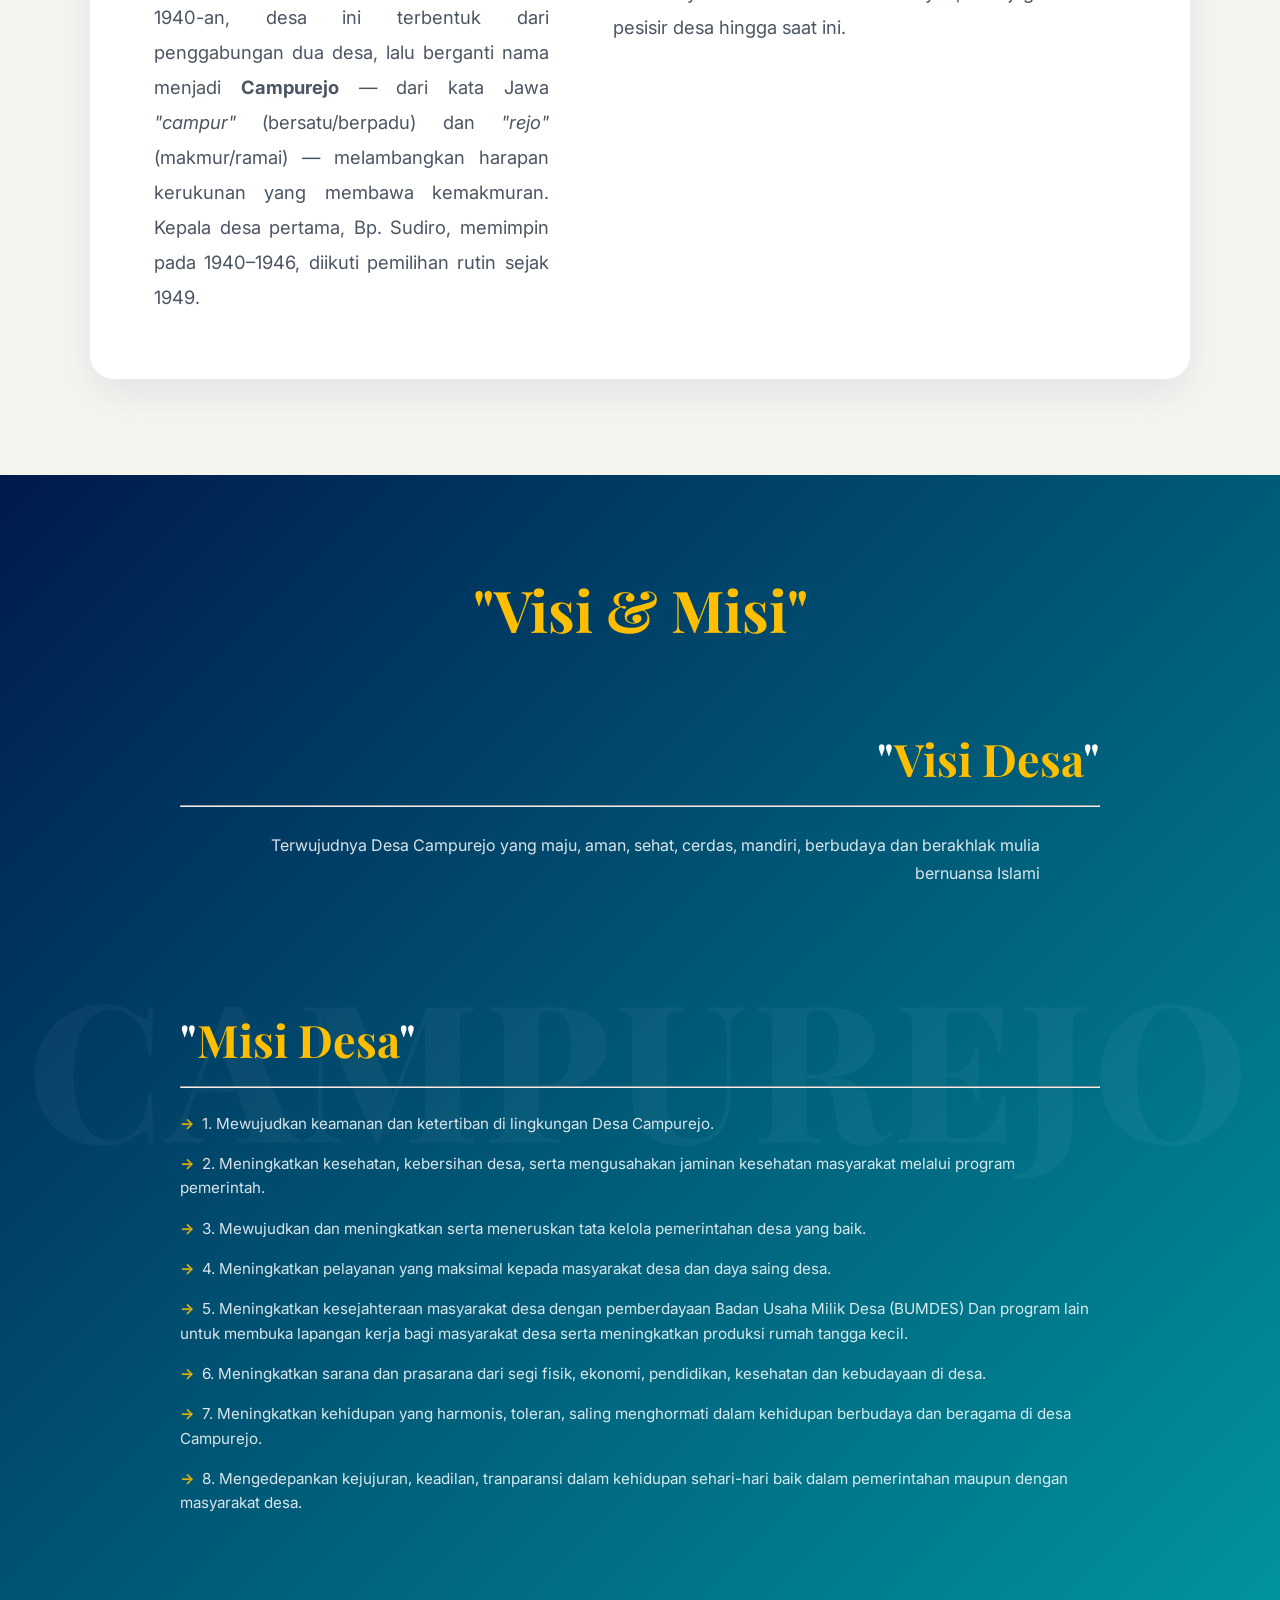
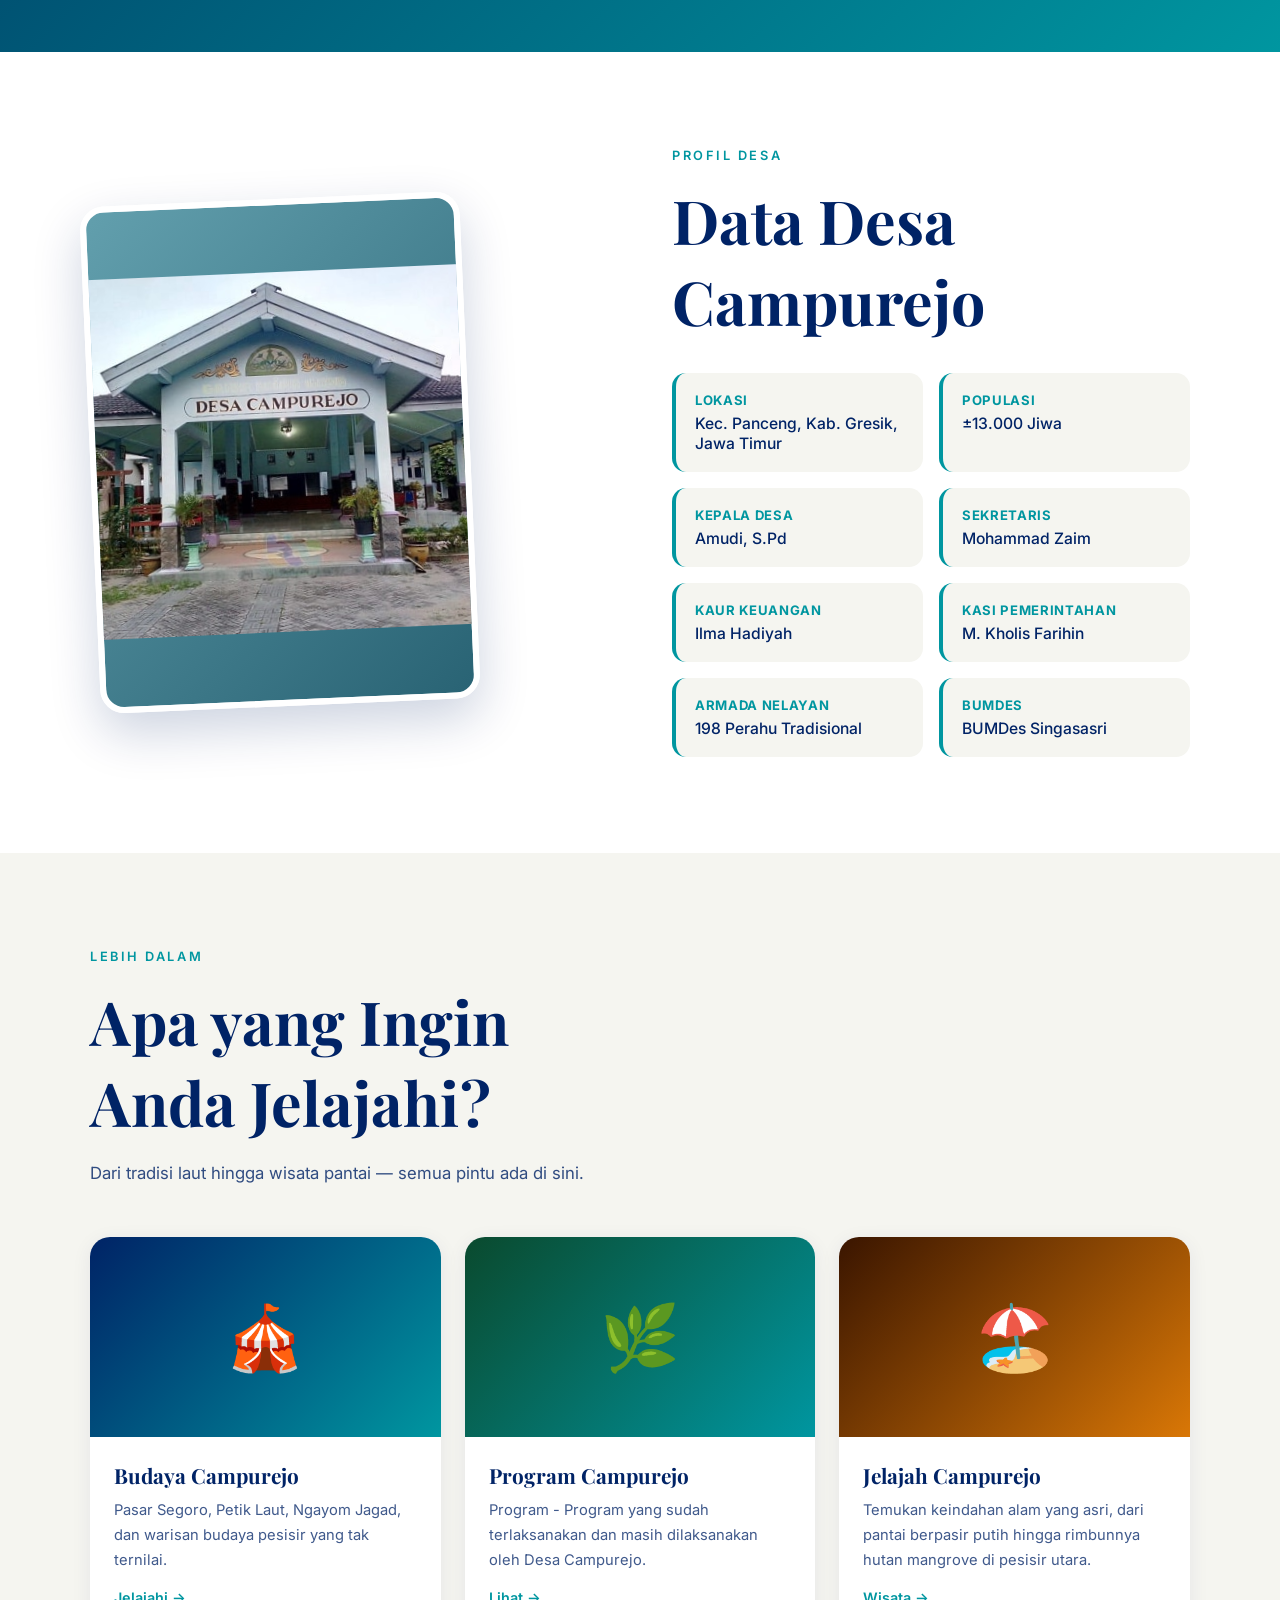
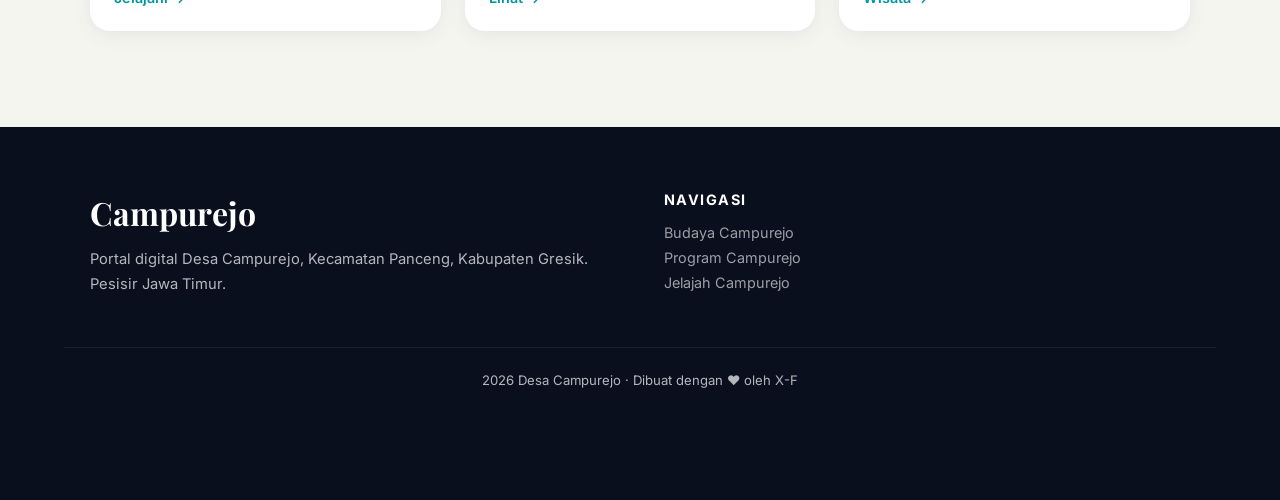
==== commit 8bd534a9: "updated files" ====
--- a/index.html
+++ b/index.html
@@ -1460,10 +1460,7 @@
     <a href="future_campurejo.html" class="bottom-switch-btn">The Future</a>
   </div>
 
-  <script>
-    window.va = window.va || function () { (window.vaq = window.vaq || []).push(arguments); };
-  </script>
-  <script defer src="/<unique-path>/script.js"></script>
+
 </body>
 
 </html>
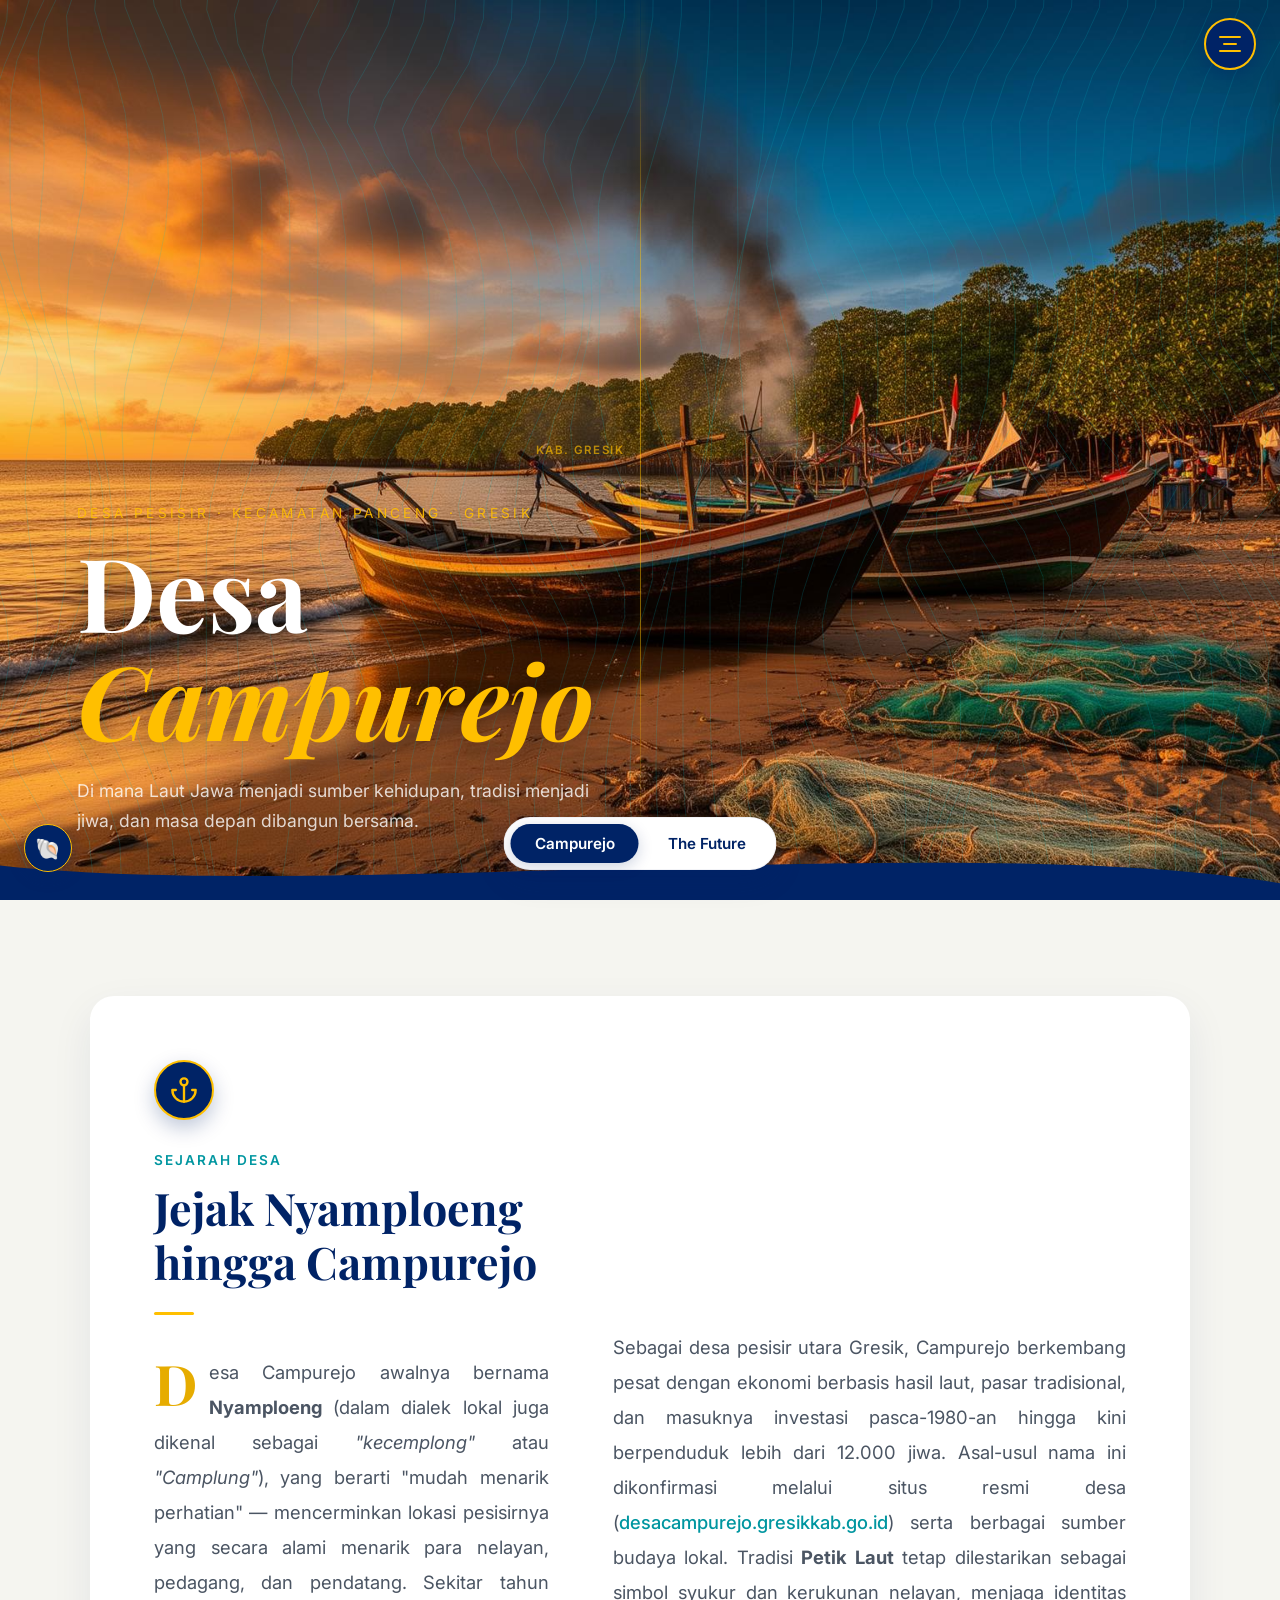
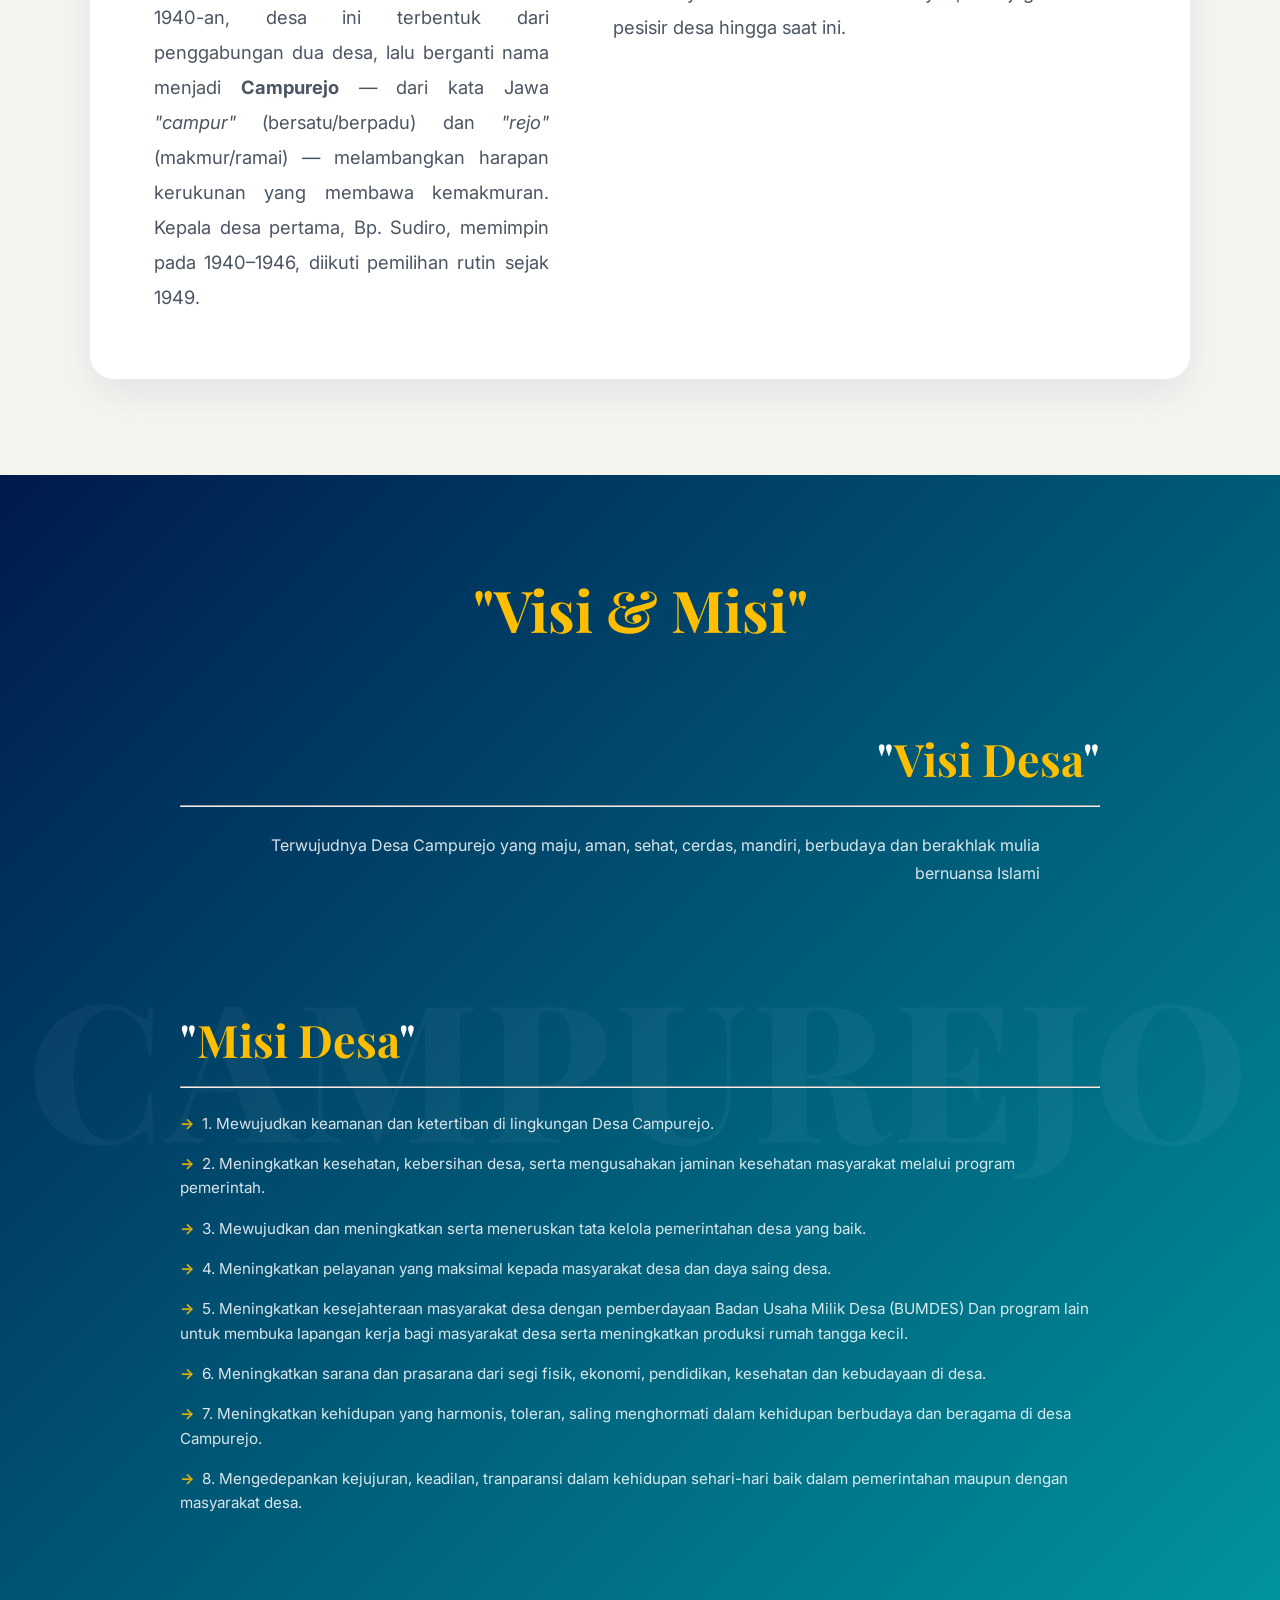
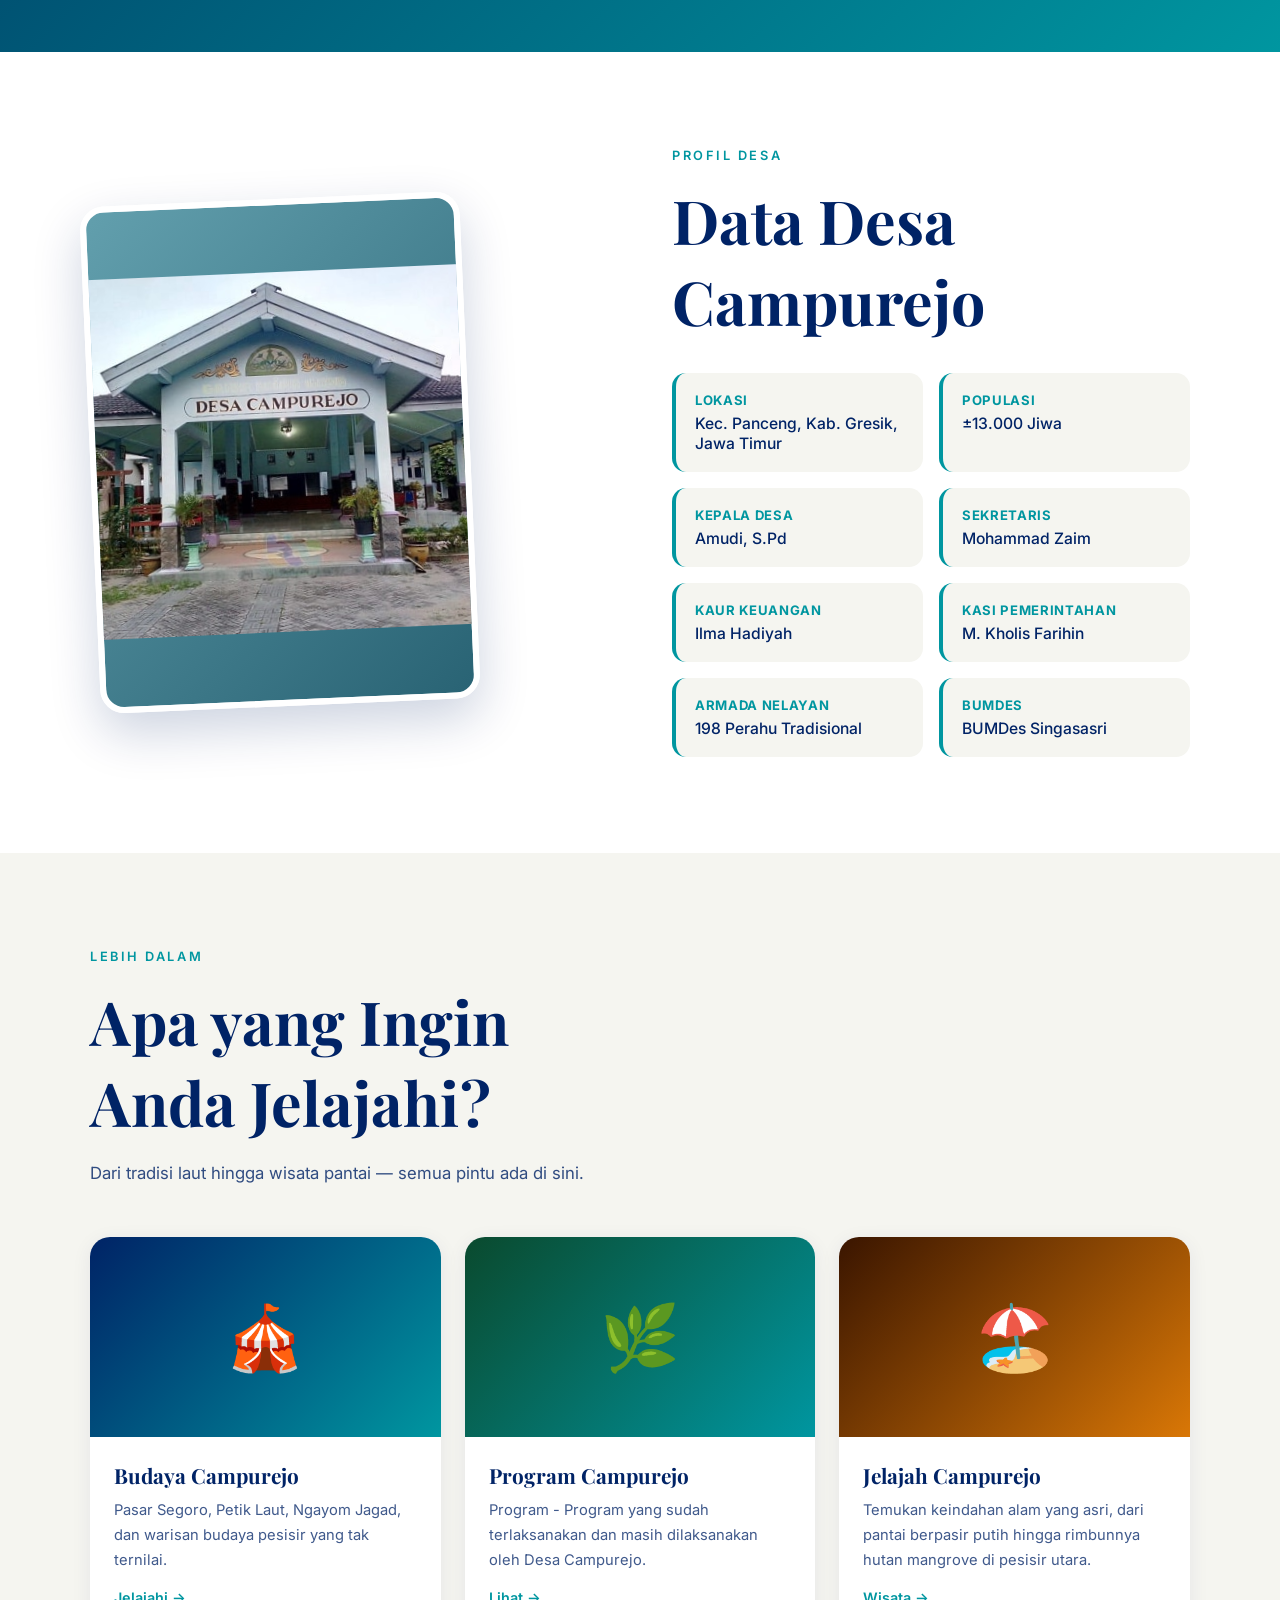
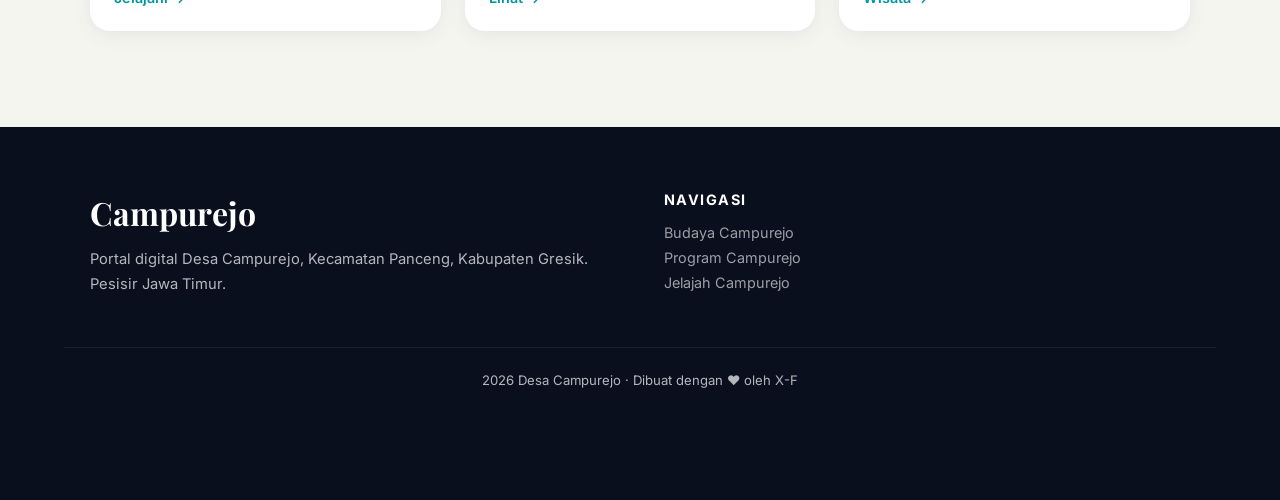
==== commit a516a0e9: "Add Vercel Web Analytics integration Vercel Web Analytics Implementation Complete  ## Summary Succes" ====
--- a/index.html
+++ b/index.html
@@ -15,6 +15,11 @@
     window.si = window.si || function () { (window.siq = window.siq || []).push(arguments); };
   </script>
   <script defer src="/_vercel/speed-insights/script.js"></script>
+  <!-- Vercel Web Analytics -->
+  <script>
+    window.va = window.va || function () { (window.vaq = window.vaq || []).push(arguments); };
+  </script>
+  <script defer src="/_vercel/insights/script.js"></script>
   <style>
     :root {
       --navy: #002366;
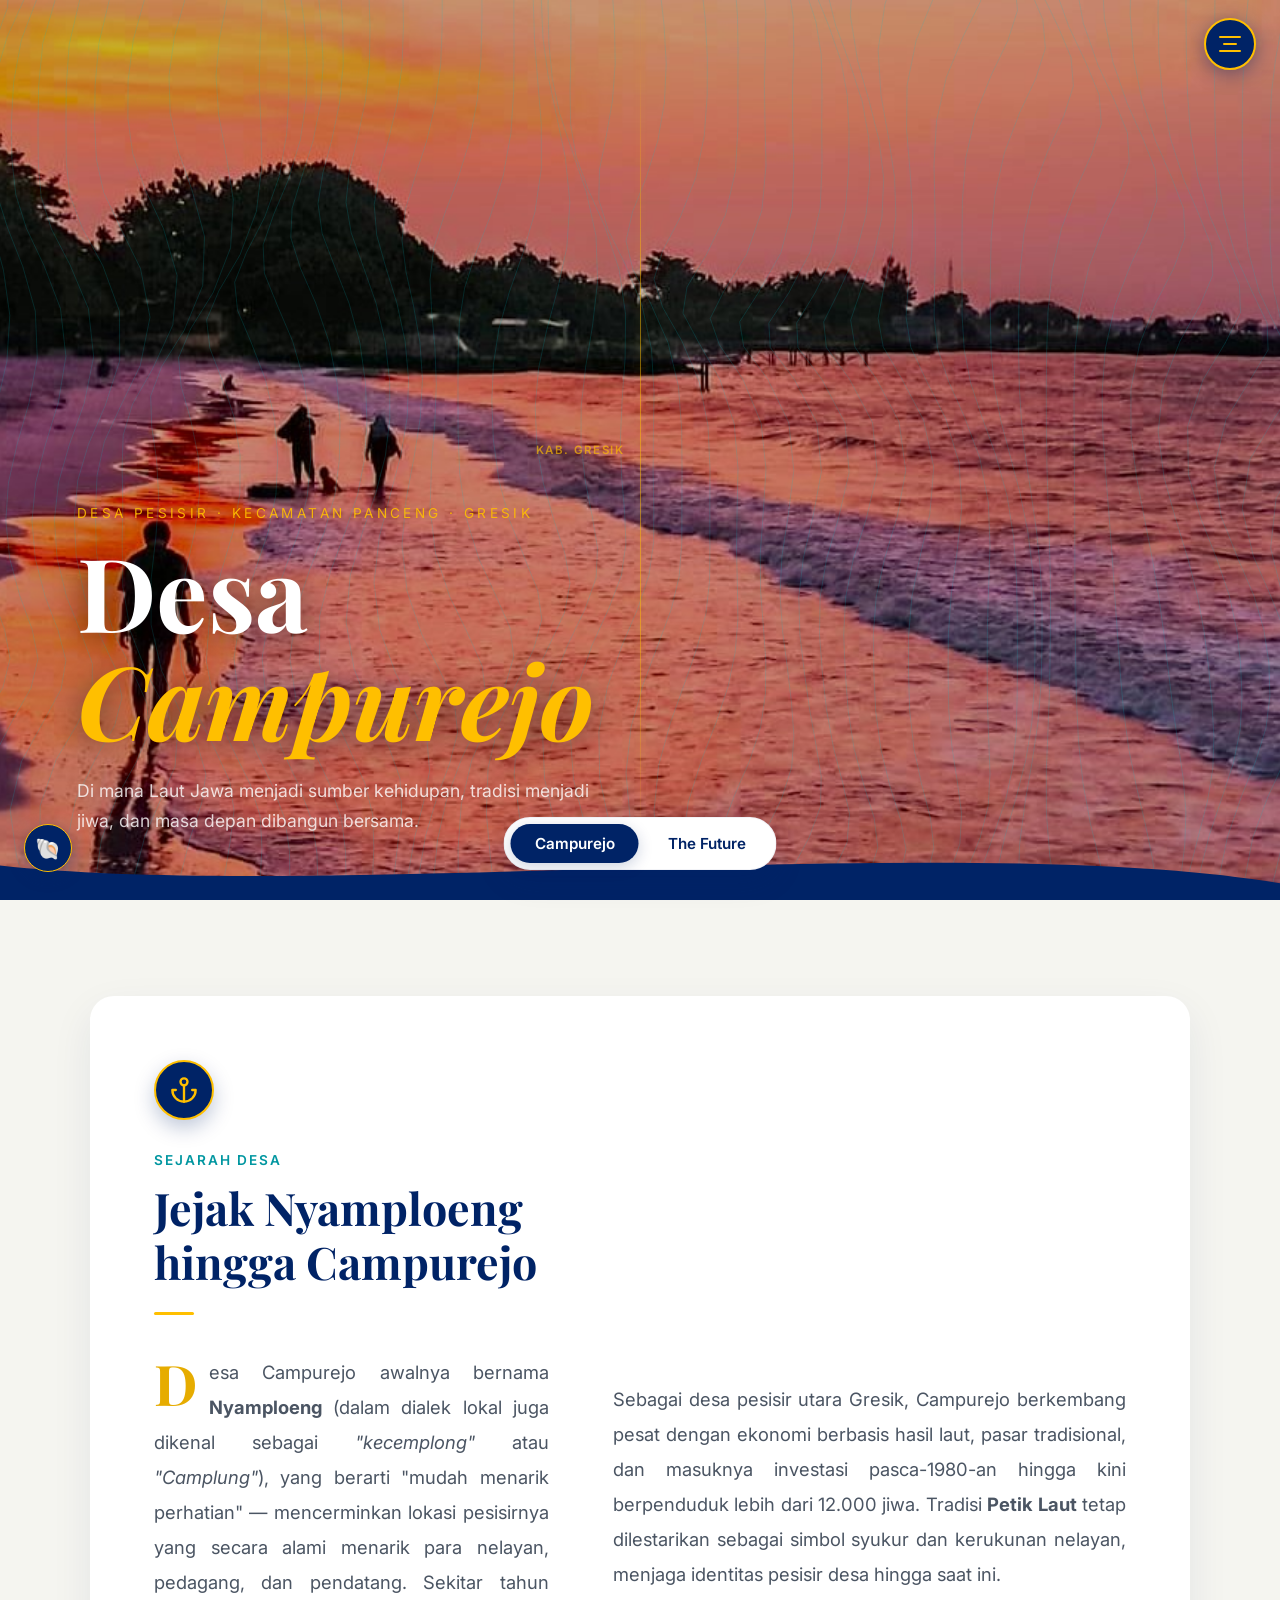
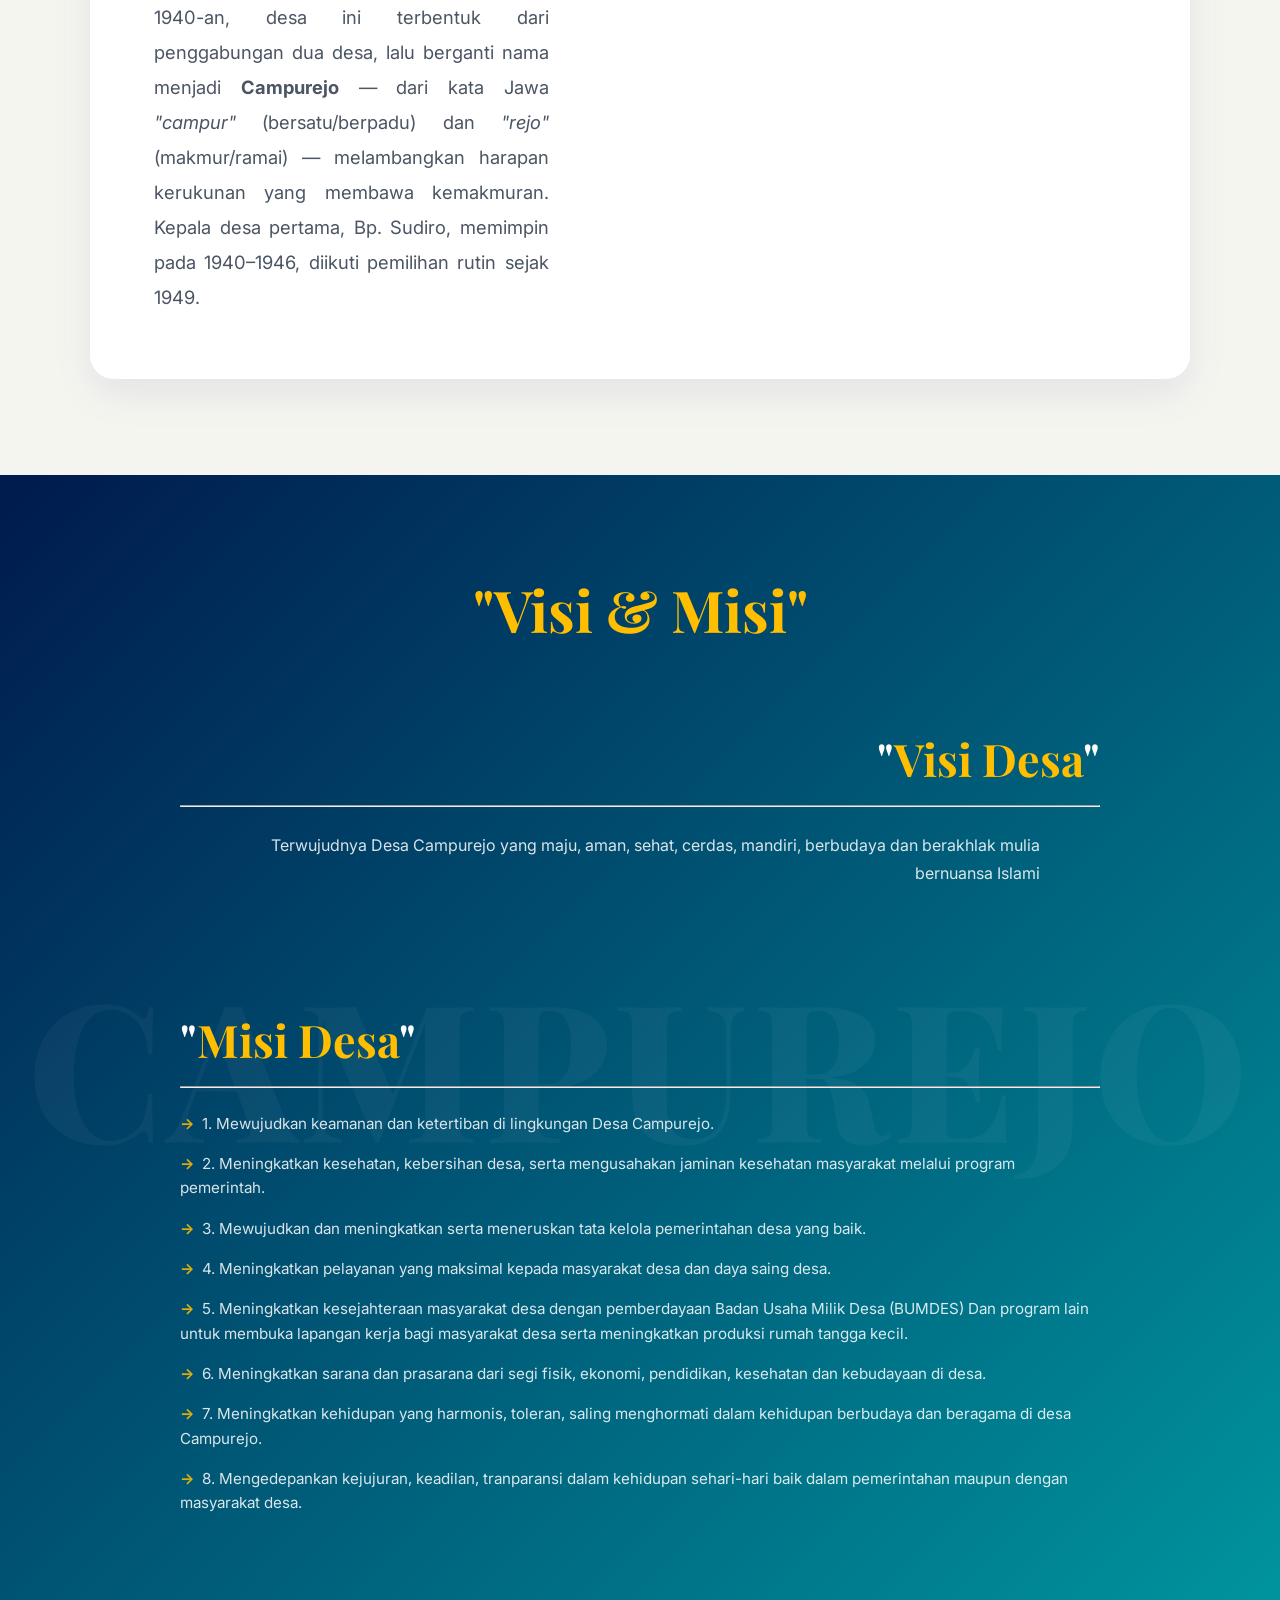
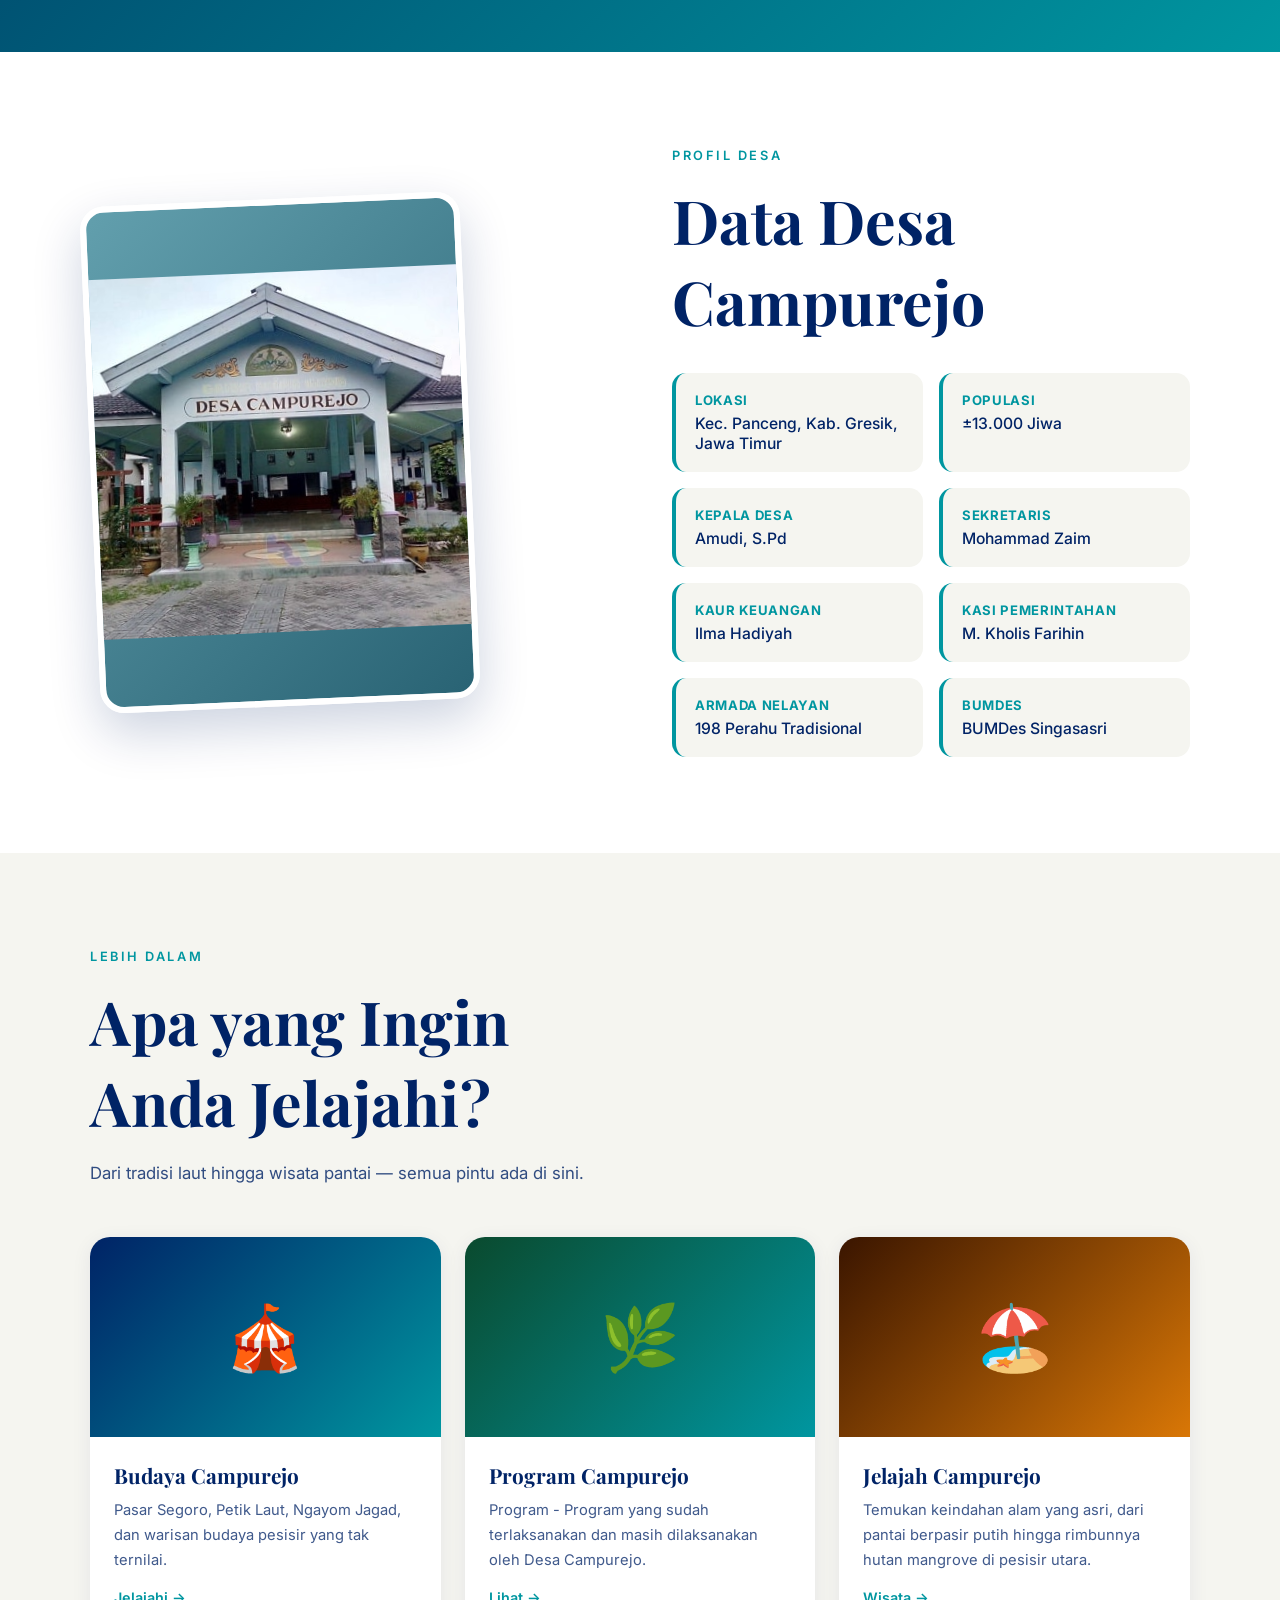
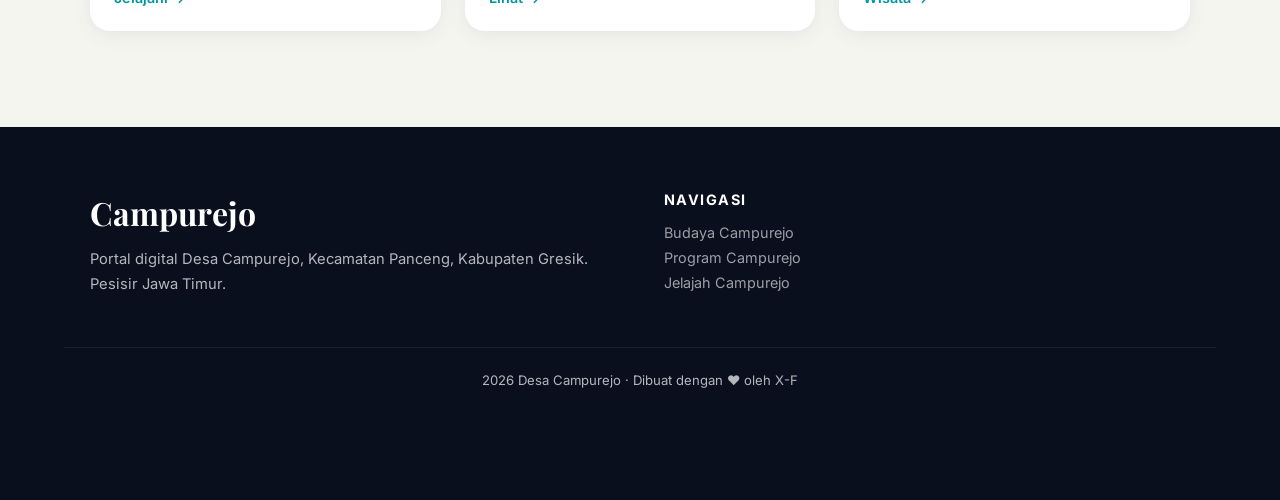
==== commit 85fb4b2c: "upd files" ====
--- a/index.html
+++ b/index.html
@@ -192,7 +192,9 @@
       display: flex;
       align-items: flex-end;
       justify-content: flex-start;
-      background: url('[data-uri]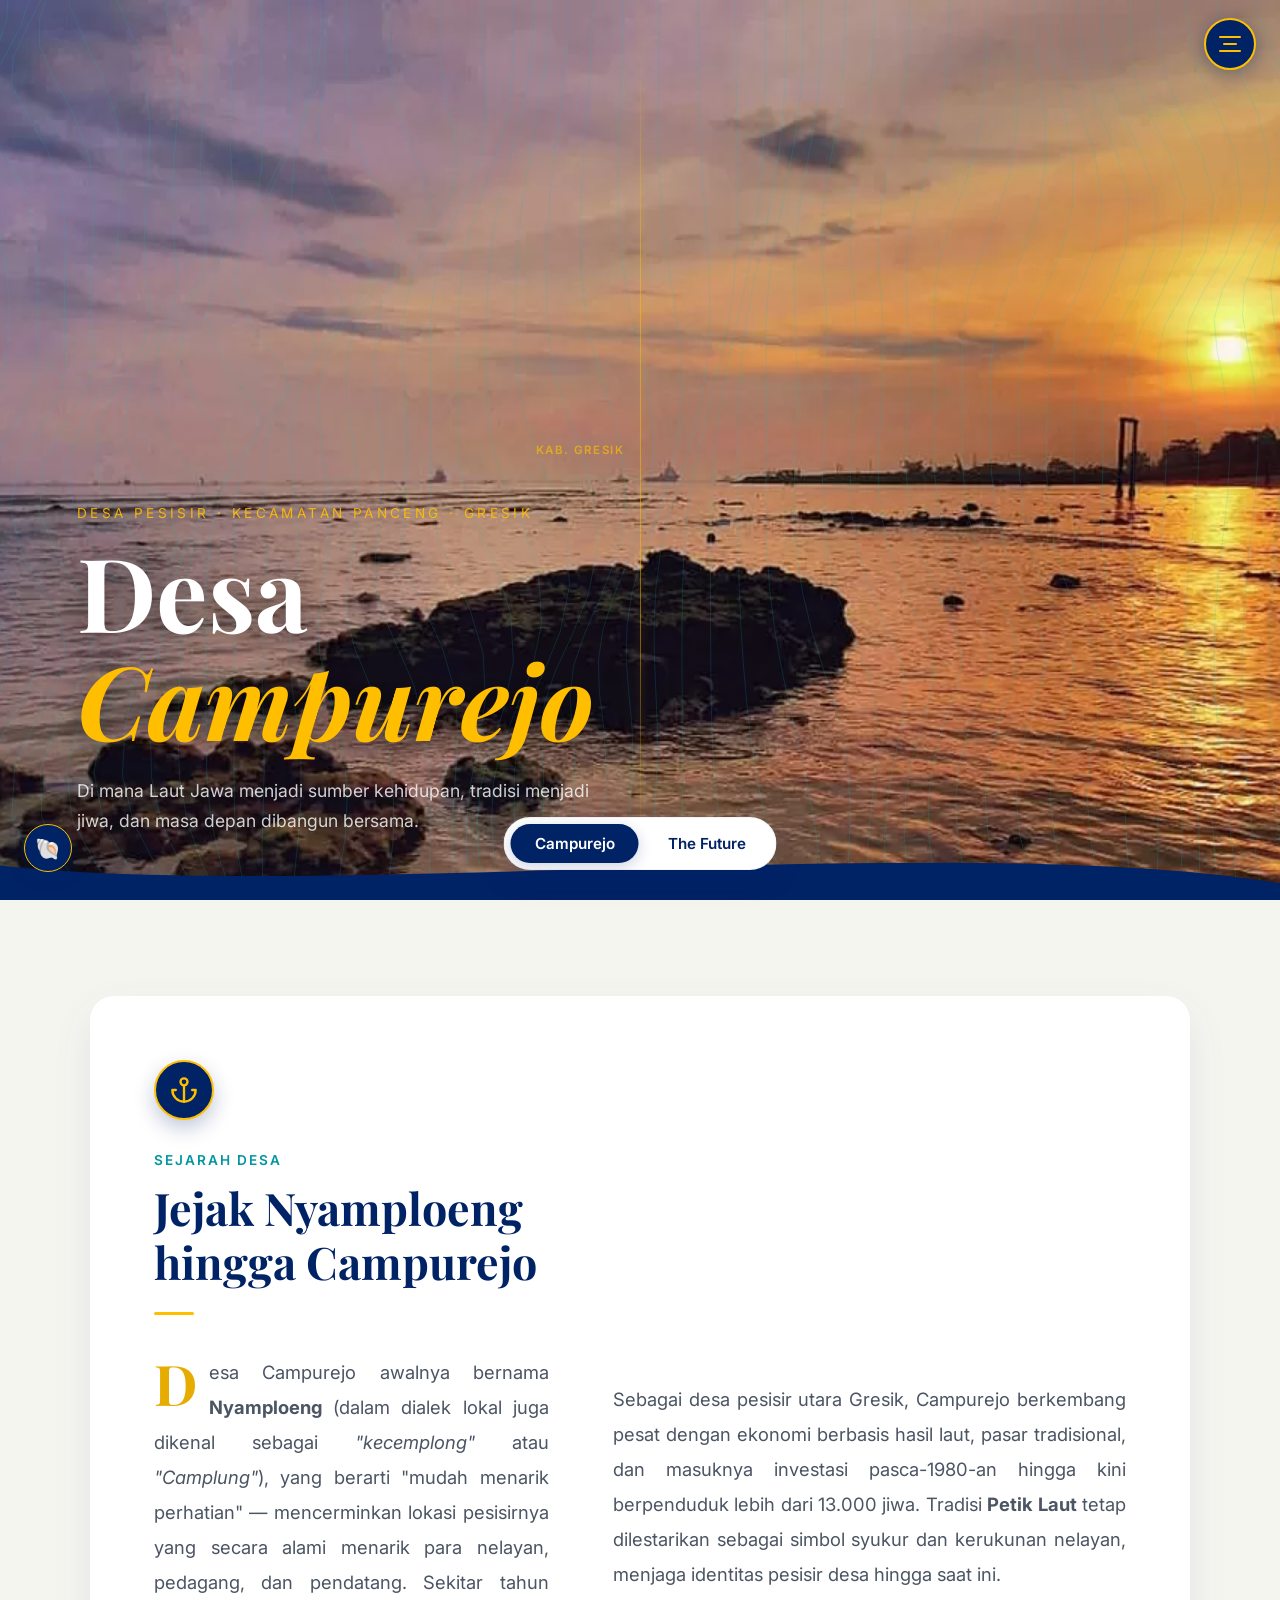
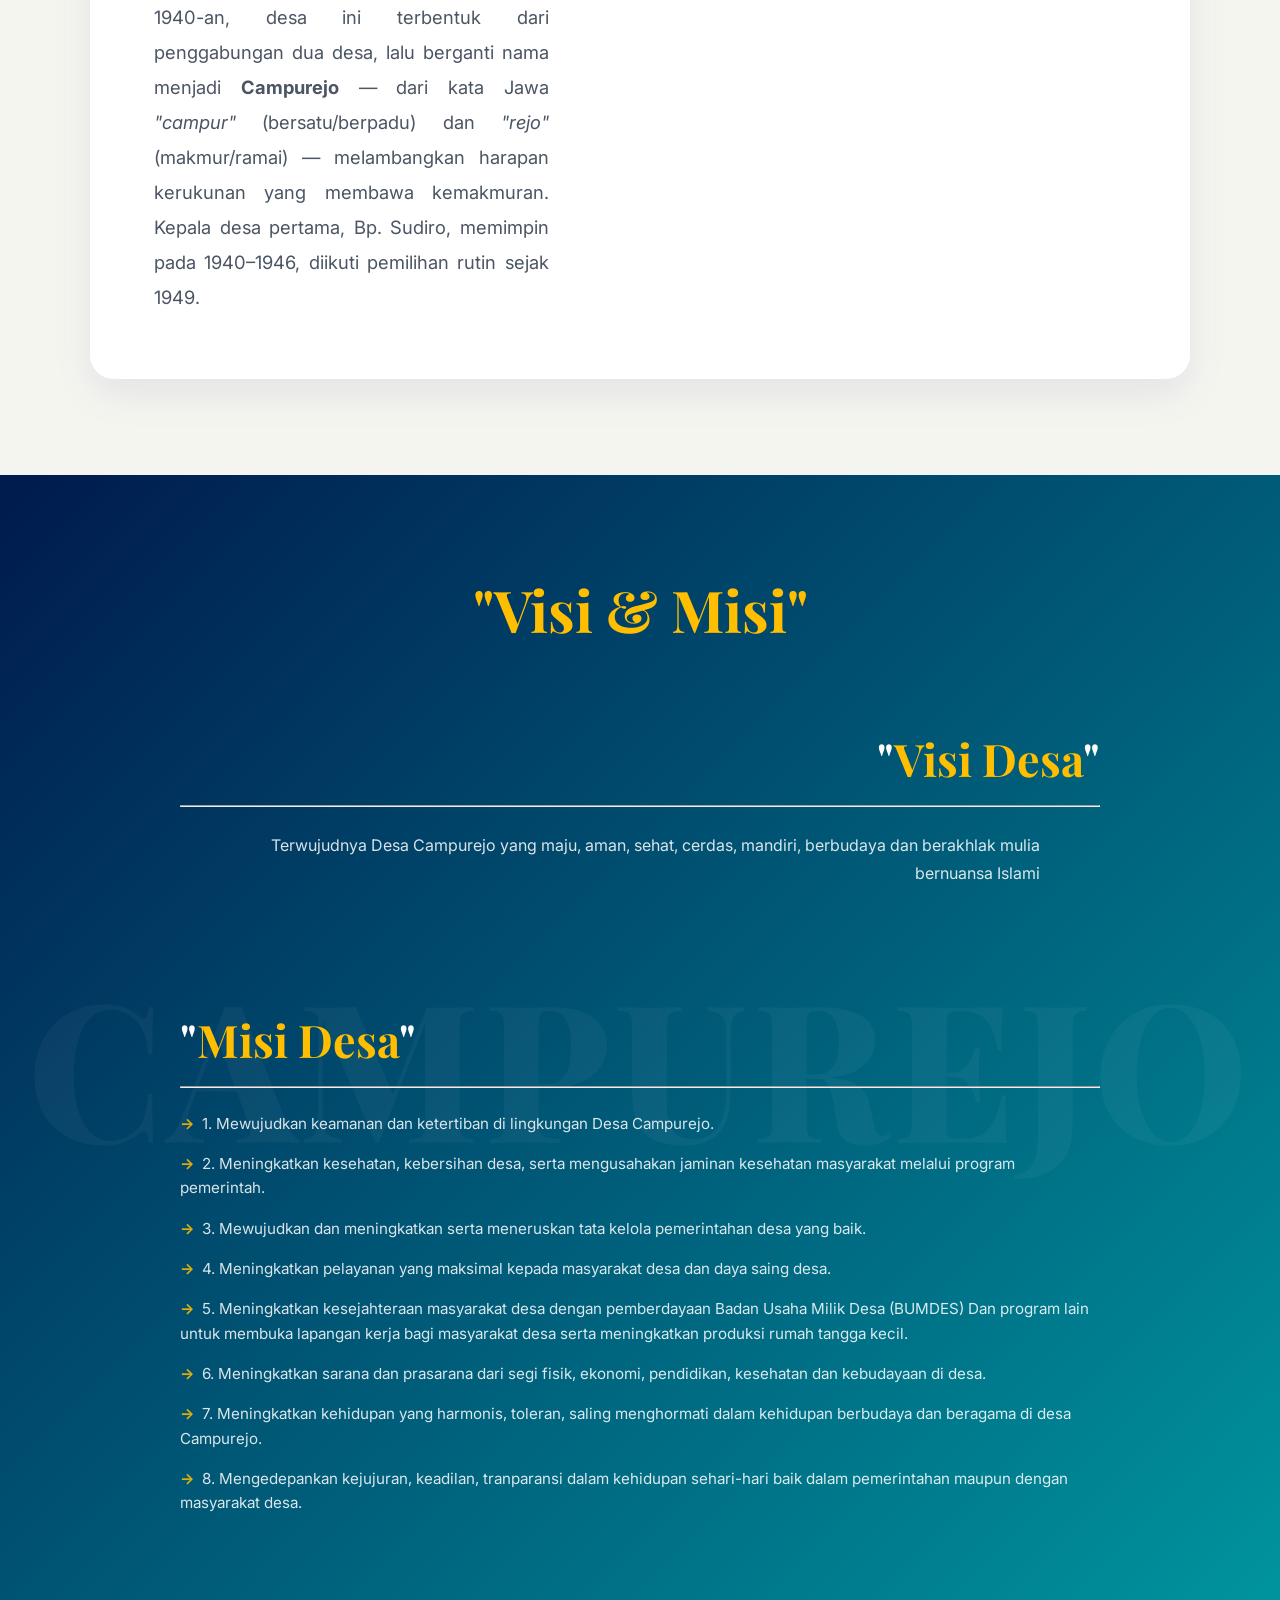
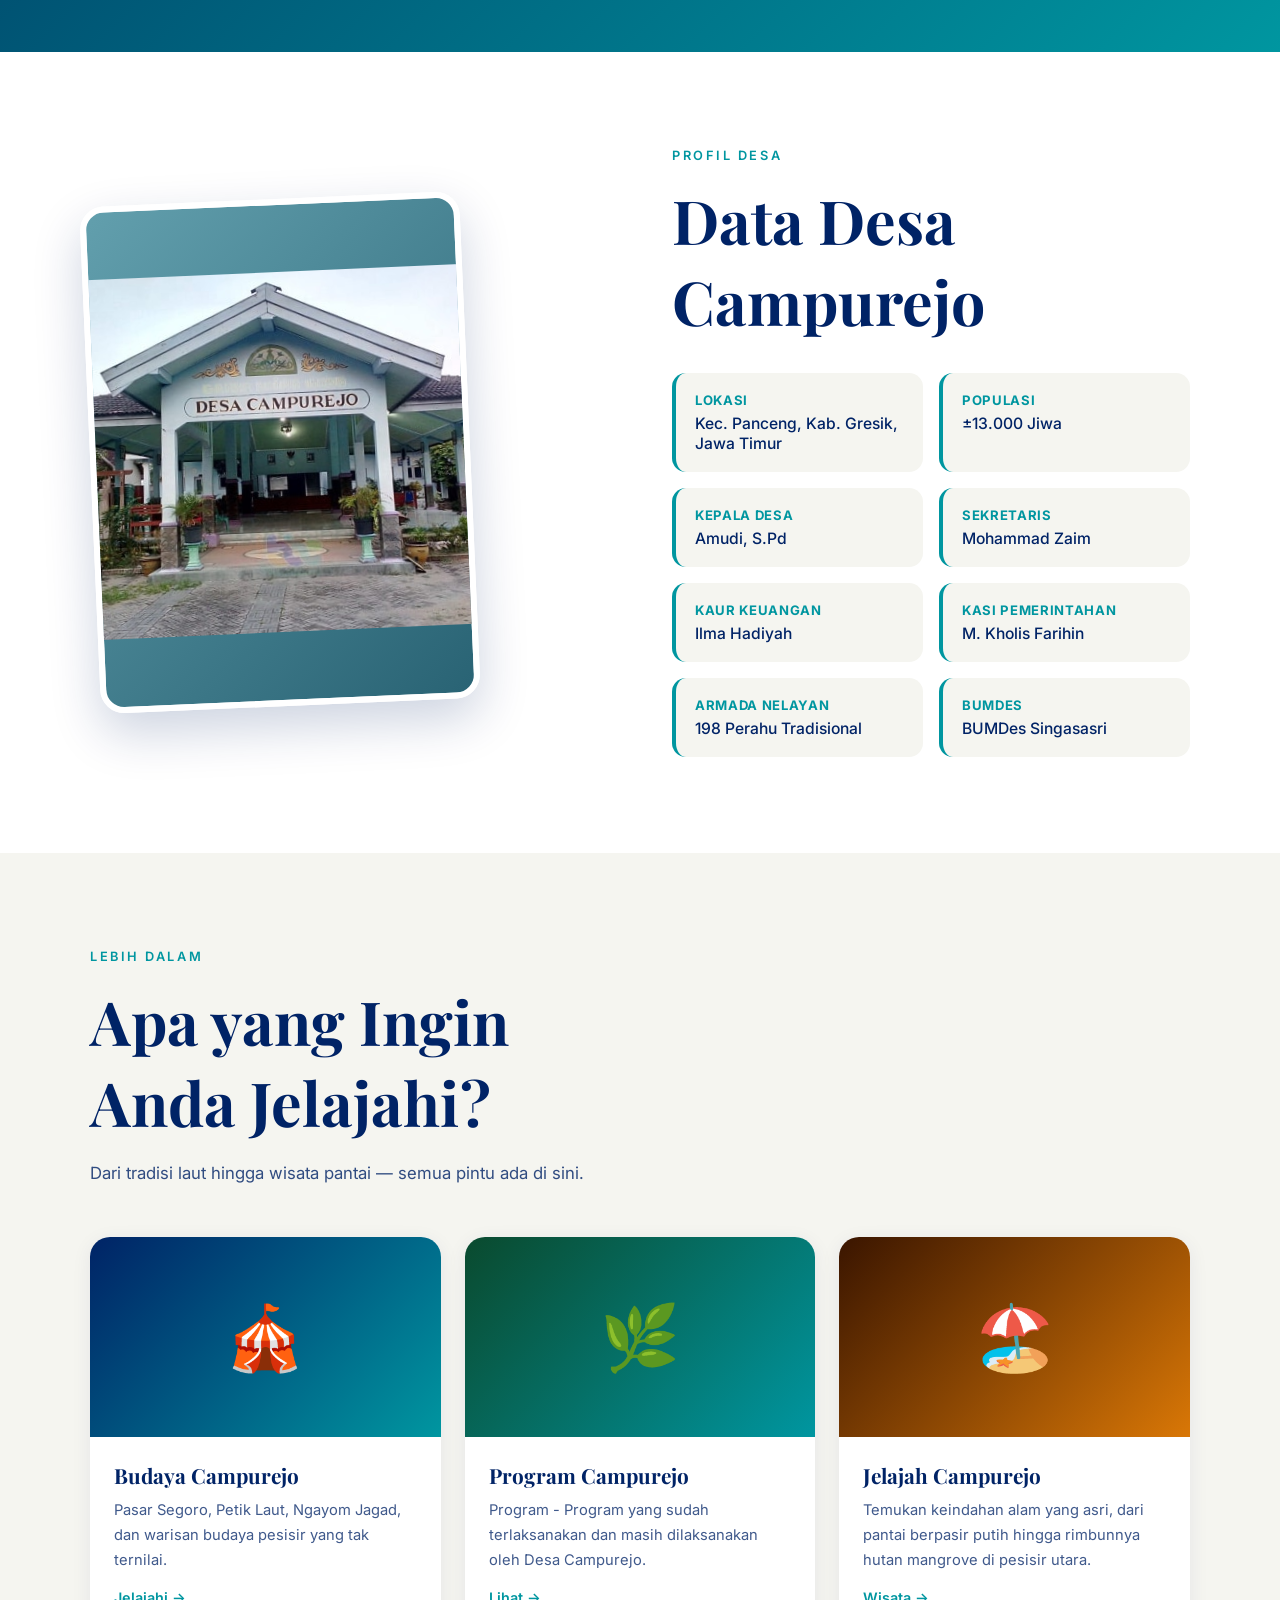
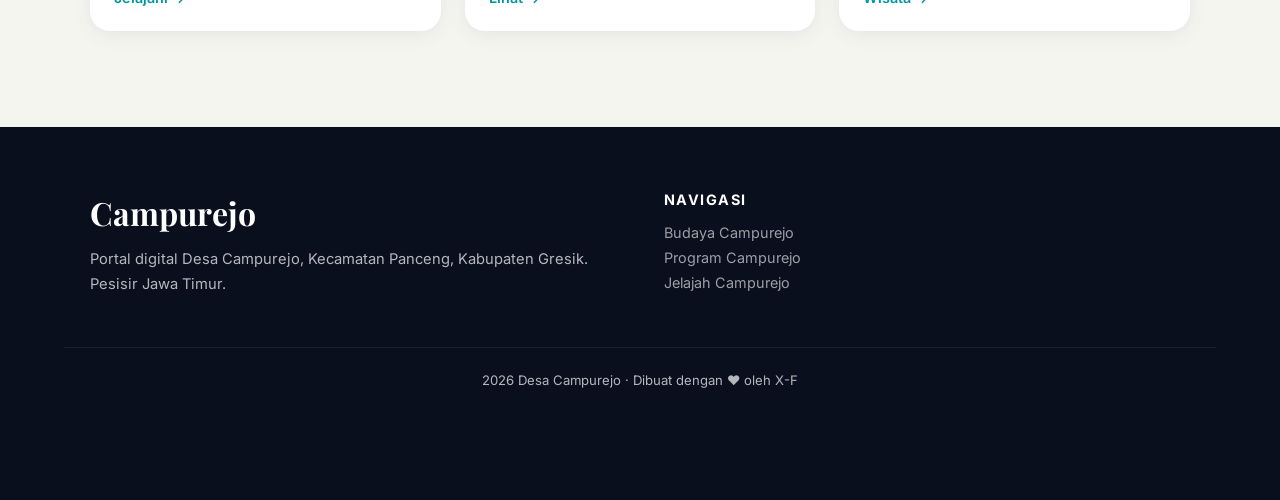
==== commit 93d836c5: "Update index.html" ====
--- a/index.html
+++ b/index.html
@@ -974,7 +974,7 @@
             <p
               style="font-size: 1.15rem; line-height: 1.9; color: #4b5563; text-align: justify; margin-bottom: 0; padding-top: 0;">
               Sebagai desa pesisir utara Gresik, Campurejo berkembang pesat dengan ekonomi berbasis hasil laut, pasar
-              tradisional, dan masuknya investasi pasca-1980-an hingga kini berpenduduk lebih dari 12.000 jiwa.
+              tradisional, dan masuknya investasi pasca-1980-an hingga kini berpenduduk lebih dari 13.000 jiwa.
               Tradisi <strong>Petik Laut</strong> tetap dilestarikan sebagai simbol
               syukur dan kerukunan nelayan, menjaga identitas pesisir desa hingga saat ini.
             </p>
